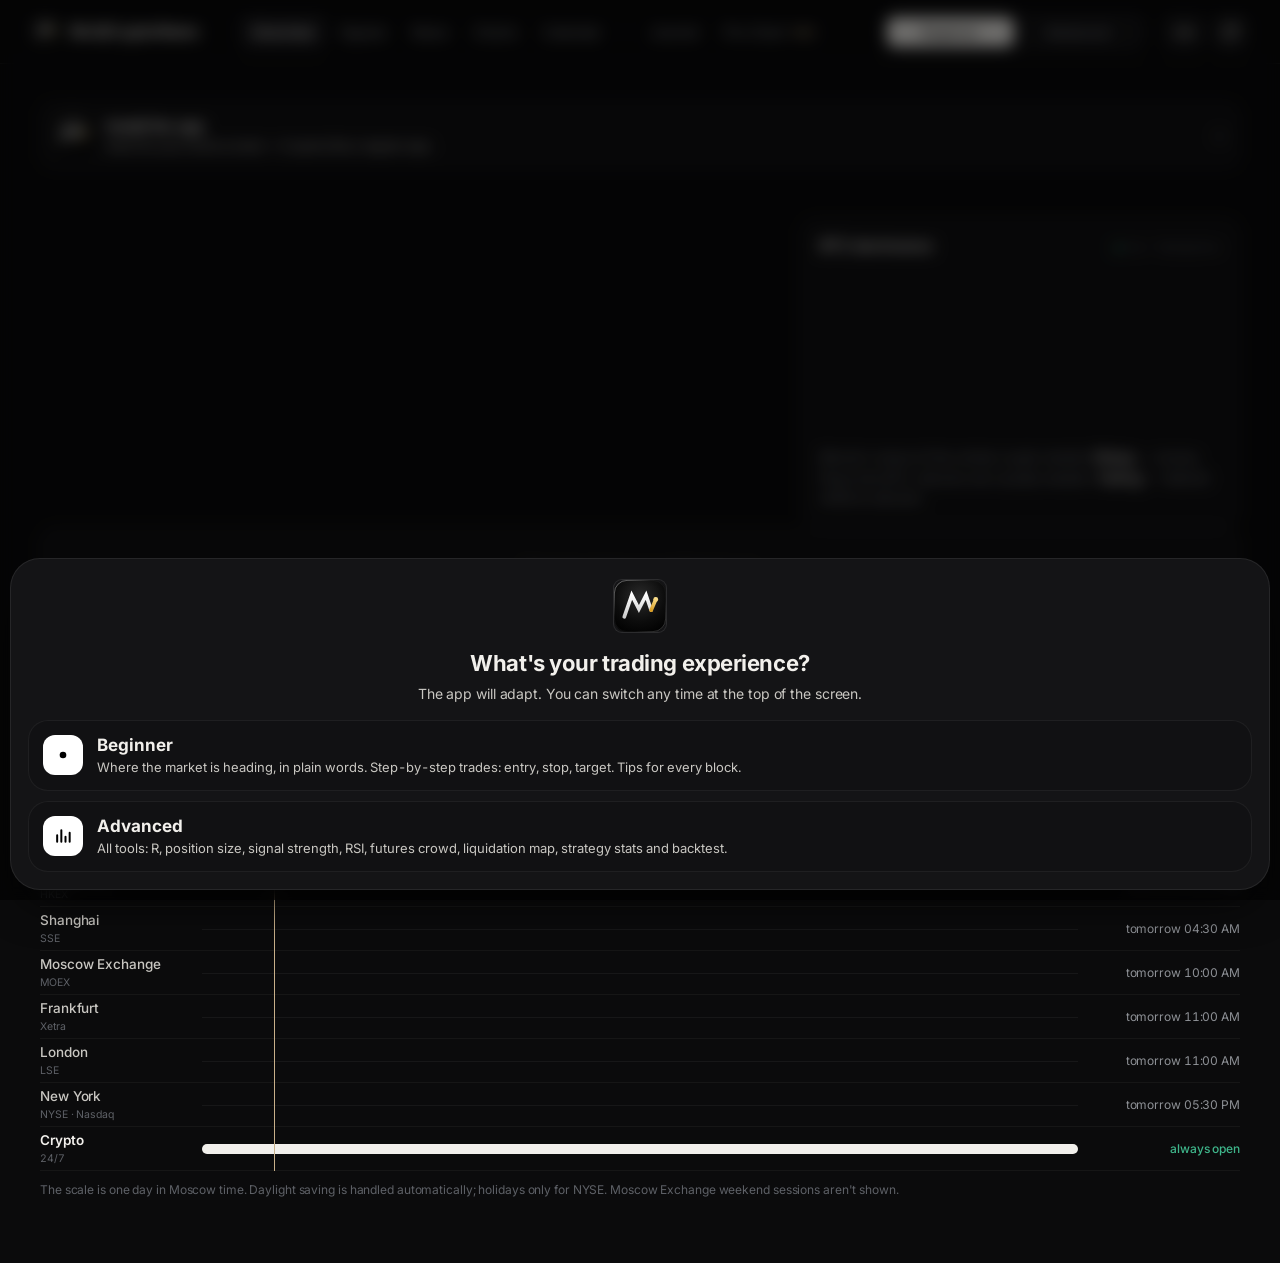
==== webapp/index.html @ 1e16bb56 "New design from the approved Claude Design canvas - Design tokens: graphite background, warm white t" ====
<!doctype html>
<html lang="ru">
<head>
  <meta charset="utf-8">
  <meta name="viewport" content="width=device-width, initial-scale=1, viewport-fit=cover, user-scalable=no">
  <meta name="theme-color" content="#000000">
  <title>McQCryptoNews</title>
  <meta name="description" content="McQCryptoNews — рынки, сигналы, настроения, новости и графики в Telegram">
  <link rel="icon" href="favicon.ico" sizes="48x48">
  <link rel="icon" type="image/png" sizes="32x32" href="icons/favicon-32.png">
  <link rel="icon" type="image/png" sizes="16x16" href="icons/favicon-16.png">
  <link rel="icon" type="image/svg+xml" href="mark.svg">
  <meta property="og:type" content="website">
  <meta property="og:site_name" content="McQCryptoNews">
  <meta property="og:title" content="McQCryptoNews — рынки, сигналы и торговый журнал">
  <meta property="og:description" content="Котировки и настроения рынка, торговые сигналы, новости, Pro Chart с объёмами по 9 биржам и торговый журнал с ИИ-разбором.">
  <meta property="og:url" content="https://mcqcryptonews.pages.dev/">
  <meta property="og:image" content="https://mcqcryptonews.pages.dev/icons/og.jpg">
  <meta property="og:image:width" content="1200">
  <meta property="og:image:height" content="630">
  <meta name="twitter:card" content="summary_large_image">
  <meta name="twitter:image" content="https://mcqcryptonews.pages.dev/icons/og.jpg">
  <link rel="manifest" href="manifest.webmanifest">
  <link rel="apple-touch-icon" href="icons/apple-touch-icon.png">
  <meta name="apple-mobile-web-app-capable" content="yes">
  <meta name="mobile-web-app-capable" content="yes">
  <meta name="apple-mobile-web-app-status-bar-style" content="black-translucent">
  <meta name="apple-mobile-web-app-title" content="McQ">
  <!--APP_CONFIG-->
  <script>
    /* диагностика запуска (ES5: должна работать даже на очень старых телефонах) */
    (function () {
      var errs = [];
      window.addEventListener("error", function (e) { errs.push((e.message || "error") + (e.filename ? " @" + String(e.filename).split("/").pop() + ":" + e.lineno : "")); }, true);
      window.addEventListener("unhandledrejection", function (e) { errs.push("promise: " + (e.reason && (e.reason.message || e.reason))); });
      setTimeout(function () {
        if (window.__appStarted) return;
        var tg = window.Telegram && window.Telegram.WebApp;
        var box = document.createElement("div");
        box.style.cssText = "position:fixed;left:16px;right:16px;bottom:24px;z-index:200;padding:14px 16px;border-radius:16px;background:#151515;color:#eee;font:13px/1.45 -apple-system,Segoe UI,Roboto,sans-serif;border:1px solid #333";
        box.innerHTML = "<b style='font-size:15px'>Приложение не запустилось</b><br>Пришли скриншот этого окна в поддержку.<br><small style='color:#999;word-break:break-all'>" +
          (errs.length ? errs.slice(0, 3).map(function (x) { return String(x).replace(/</g, "&lt;"); }).join("<br>") : "нет ошибок JS") + "<br>tg: " + (tg ? tg.version + " " + tg.platform : "нет") +
          "<br>" + navigator.userAgent.replace(/</g, "&lt;") + "</small><br><button onclick='location.reload()' style='margin-top:10px;width:100%;padding:11px;border:0;border-radius:12px;background:#fff;color:#000;font-weight:700'>Перезагрузить</button>";
        (document.body || document.documentElement).appendChild(box);
      }, 12000);
    })();
  </script>
  <script src="https://telegram.org/js/telegram-web-app.js"></script>
  <link rel="preload" href="fonts/inter-latin-wght-normal.woff2" as="font" type="font/woff2" crossorigin>
  <link rel="preload" href="fonts/inter-cyrillic-wght-normal.woff2" as="font" type="font/woff2" crossorigin>
  <link rel="stylesheet" href="style.css">
  <link rel="stylesheet" href="ui.css">
</head>
<body>
  <!-- прелоадер: фон + пульсирующий логотип -->
  <div class="pre" id="preloader" role="status" aria-label="Загрузка McQCryptoNews">
    <div class="pre-bg" aria-hidden="true"></div>
    <div class="pre-center">
      <div class="pre-a-wrap"><span class="pre-halo"></span><svg class="pre-a pre-mark" viewBox="60 100 400 320" aria-hidden="true" xmlns="http://www.w3.org/2000/svg">
        <defs>
<radialGradient id="bgP" cx="50%" cy="32%" r="78%"><stop offset="0" stop-color="#2b2b2b"/><stop offset=".62" stop-color="#0c0c0c"/><stop offset="1" stop-color="#000"/></radialGradient>
<linearGradient id="wP" gradientUnits="userSpaceOnUse" x1="0" y1="130" x2="0" y2="395"><stop offset="0" stop-color="#ffffff"/><stop offset="1" stop-color="#c9c9c9"/></linearGradient>
<linearGradient id="gP" gradientUnits="userSpaceOnUse" x1="378" y1="310" x2="440" y2="170"><stop offset="0" stop-color="#d99c22"/><stop offset="1" stop-color="#fbe08e"/></linearGradient>
<linearGradient id="rimP" x1="0" y1="0" x2="1" y2="1"><stop offset="0" stop-color="#fff" stop-opacity=".55"/><stop offset=".35" stop-color="#fff" stop-opacity=".06"/><stop offset=".7" stop-color="#fff" stop-opacity=".04"/><stop offset="1" stop-color="#fff" stop-opacity=".3"/></linearGradient>
</defs>
        <path class="pm-line" pathLength="100" d="M84 374 L166 138 L244 290 L322 138 L378 302" fill="none" stroke="url(#wP)" stroke-width="30" stroke-linejoin="miter" stroke-miterlimit="10" stroke-linecap="round"/>
        <path class="pm-up" pathLength="100" d="M378 302 L428 184" fill="none" stroke="url(#gP)" stroke-width="30" stroke-linecap="round"/>
        <circle class="pm-dot" cx="428" cy="184" r="20" fill="url(#gP)"/>
      </svg></div>
    </div>
  </div>
  <!-- Живой фон: цветные пятна, которые «преломляет» стекло -->
  <div class="ambient" aria-hidden="true">
    <span class="bgimg"></span>
    <span class="orb o1"></span><span class="orb o2"></span><span class="orb o3"></span><span class="orb o4"></span>
    <svg class="wm" xmlns="http://www.w3.org/2000/svg" viewBox="60 100 400 320" aria-hidden="true" preserveAspectRatio="xMidYMid meet"><path d="M84 374 L166 138 L244 290 L322 138 L378 302 L428 184" fill="none" stroke="currentColor" stroke-width="30" stroke-linejoin="miter" stroke-linecap="round"/></svg>
  </div>

  <header class="top" id="top">
    <div class="top-inner">
      <div class="brand">
        <img class="brand-mark" src="mark.svg" alt="">
        <div class="titles">
          <h1 aria-label="McQCryptoNews"><span class="brand-text" aria-hidden="true">McQCryptoNews</span><span class="pro-badge" aria-hidden="true">PRO</span><svg class="brand-word" aria-hidden="true" xmlns="http://www.w3.org/2000/svg" viewBox="0.6 -78.0 790.9 106.2" fill="currentColor"><path d="M39.1 1 12.3 -72.2V-2H19.7V0H3.1V-2H10.2V-73H2.6V-75H24.5L45.8 -17.7L65.5 -75H87.2V-73H80.2V-2H87.2V0H59.1V-2H67.1V-73.4L41.5 1Z M116.9 1Q110.2 1 104.8 -1.7Q99.5 -4.5 96.3 -9.8Q93.2 -15.2 93.2 -23Q93.2 -29.9 96 -35.3Q98.8 -40.7 104.1 -43.9Q109.5 -47 117.2 -47Q122.7 -47 126.8 -45.2Q130.9 -43.4 133.2 -40.5Q135.5 -37.6 135.5 -34.2Q135.5 -31 133.5 -29.1Q131.4 -27.2 128.6 -27.2Q127 -27.2 125.3 -28Q123.7 -28.8 122.5 -30.2Q121.4 -31.8 121.4 -34.1Q121.4 -37.4 123.6 -39.1Q125.8 -40.8 128.6 -40.8Q129.7 -40.8 130.6 -40.6Q129.8 -41.3 128.8 -42Q126.8 -43.4 124.2 -44.1Q121.8 -44.9 119.4 -44.9Q115.5 -44.9 113.1 -42.8Q110.8 -40.8 109.5 -37.5Q108.2 -34.1 107.8 -30.4Q107.3 -26.6 107.3 -23Q107.3 -18.7 107.8 -14.8Q108.4 -11 109.7 -8.1Q111 -5.1 113.4 -3.4Q115.7 -1.7 119.2 -1.7Q123.2 -1.7 126.1 -3.2Q128.9 -4.7 130.8 -7.4Q132.8 -10.1 134 -13.5H136.1Q134.2 -7.1 129.6 -3Q125.1 1 116.9 1Z M196.8 25Q188 25 182.7 23.7Q177.4 22.4 174.8 19.4Q172.1 16.5 171.2 11.7Q170.3 7 170.2 0.2Q166.9 -0.6 164.1 -2Q157.9 -4.9 153.6 -10.2Q149.3 -15.4 147.1 -22.4Q144.8 -29.4 144.8 -37.5Q144.8 -45.6 147.2 -52.6Q149.6 -59.6 154 -64.9Q158.3 -70.2 164.4 -73.1Q170.6 -76 178.1 -76Q185.5 -76 191.6 -73.1Q197.7 -70.2 202.1 -64.9Q206.5 -59.6 208.8 -52.6Q211.2 -45.6 211.2 -37.5Q211.2 -29.4 209 -22.4Q206.8 -15.4 202.5 -10.2Q198.2 -4.9 192.1 -2Q188.8 -0.5 185.3 0.3Q185.3 6.8 185.7 11.1Q186.1 15.6 187.2 18.2Q188.3 20.9 190.6 22Q192.9 23.1 196.8 23.1ZM178.1 -0.8Q183.8 -0.8 187.4 -3.7Q190.9 -6.7 192.8 -11.8Q194.8 -16.9 195.4 -23.5Q196.2 -30.2 196.2 -37.5Q196.2 -44.9 195.3 -51.5Q194.4 -58.1 192.4 -63.2Q190.4 -68.4 186.9 -71.3Q183.4 -74.2 178.1 -74.2Q172.7 -74.2 169.1 -71.3Q165.6 -68.4 163.6 -63.2Q161.6 -58.1 160.8 -51.5Q159.9 -44.9 159.9 -37.5Q159.9 -30.2 160.6 -23.5Q161.3 -16.9 163.2 -11.8Q165.2 -6.7 168.7 -3.7Q172.3 -0.8 178.1 -0.8Z M255.4 1Q244.7 1 236.8 -4Q228.9 -9 224.6 -17.7Q220.3 -26.4 220.3 -37.5Q220.3 -48.7 224.6 -57.3Q228.9 -66 236.8 -71Q244.7 -76 255.4 -76Q260.2 -76 264.4 -74.4Q268.6 -72.8 271.9 -69.8L278.8 -75H280.5V-53.6H278.4Q277.2 -59.7 274 -64.2Q270.9 -68.7 266.4 -71.1Q261.9 -73.6 256.4 -73.6Q250.5 -73.6 246.4 -70.6Q242.3 -67.5 239.9 -62.4Q237.5 -57.2 236.4 -50.8Q235.3 -44.3 235.3 -37.5Q235.3 -30.7 236.4 -24.2Q237.5 -17.8 239.9 -12.7Q242.3 -7.5 246.4 -4.5Q250.5 -1.4 256.4 -1.4Q261.4 -1.4 265.3 -3Q269.1 -4.5 272 -7.2Q274.9 -10 276.8 -13.6Q278.6 -17.2 279.4 -21.4H281.5V0H279.8L273.4 -5.6Q270.1 -2.5 265.5 -0.8Q260.9 1 255.4 1Z M307.8 -46V-32Q308.6 -35.8 310.2 -39Q312.1 -42.6 314.9 -44.8Q317.8 -47 321.7 -47Q324.9 -47 327.1 -45.7Q329.3 -44.4 330.4 -42.2Q331.6 -40.2 331.6 -37.8Q331.6 -34.7 329.6 -32.5Q327.6 -30.2 324.4 -30.2Q321.1 -30.2 319 -32.2Q317 -34.1 317 -37Q317 -40.2 319.1 -42.2Q321.2 -44.1 324.3 -44.1Q325 -44.1 325.6 -44Q323.8 -45 321.5 -45Q318.4 -45 315.9 -43Q313.4 -41.1 311.6 -37.8Q309.8 -34.5 308.8 -30.2Q307.8 -26 307.8 -21.4V-2H315.2V0H289.2V-2H295.9V-44.1H289.2V-46Z M353.1 -44.1 368.1 -13.6 381.8 -44.1H373.1V-46H390.6V-44.1H384.1L355.8 18.9Q354.3 22.2 352.3 24.2Q350.4 26.2 347.1 26.2Q345.5 26.2 343.8 25.5Q342.2 24.8 341.1 23.3Q340 21.8 340 19.6Q340 17.5 341 15.9Q341.9 14.4 343.5 13.5Q345.1 12.6 347.1 12.6Q348.7 12.6 350.2 13.4Q351.6 14.2 352.6 15.5Q353.5 16.9 353.6 18.7L361.6 0.9L339 -44.1H333.4V-46H361.8V-44.1Z M392.5 25V23.1H399.2V-44.1H392.5V-46H411.2V-31.9Q412.8 -38.9 416.9 -42.9Q421 -46.9 427.1 -46.9Q432.4 -46.9 437.1 -44.1Q441.9 -41.2 444.8 -35.9Q447.8 -30.5 447.8 -23Q447.8 -15.5 444.8 -10.1Q441.9 -4.8 437.1 -1.9Q432.4 1 427.1 1Q421 1 416.9 -3.1Q412.8 -7.1 411.2 -14.1V23.1H417.8V25ZM424.3 -2Q427.5 -2 429.7 -4.3Q431.9 -6.7 433 -11.4Q434.2 -16.1 434.2 -23Q434.2 -30 433 -34.6Q431.9 -39.2 429.7 -41.6Q427.5 -43.9 424.3 -43.9Q421 -43.9 418 -41.5Q415 -39.1 413.1 -34.4Q411.2 -29.8 411.2 -23Q411.2 -16.2 413.1 -11.6Q415 -6.9 418 -4.4Q421 -2 424.3 -2Z M471 0.7Q466.5 0.7 464.1 -1Q461.7 -2.7 460.8 -5.5Q460 -8.2 460 -11.5V-44.1H453.1V-46H460V-56Q462.9 -56 466.3 -56.9Q469.8 -57.7 471.9 -59V-46H482.6V-44.1H471.9V-9.6Q471.9 -5.8 472.8 -4.4Q473.7 -3 475.9 -3Q478.1 -3 480.3 -4.9Q482.5 -6.9 483.9 -9.9L485.6 -8.9Q483.7 -4.7 480.1 -2Q476.6 0.7 471 0.7Z M514 1Q506.6 1 501.3 -2.3Q496 -5.6 493.1 -11.1Q490.2 -16.5 490.2 -23Q490.2 -29.5 493.1 -35Q496 -40.4 501.3 -43.7Q506.6 -47 514 -47Q521.3 -47 526.6 -43.7Q532 -40.4 534.9 -35Q537.8 -29.5 537.8 -23Q537.8 -16.5 534.9 -11.1Q532 -5.6 526.6 -2.3Q521.3 1 514 1ZM514 -1Q517.3 -1 519.4 -2.8Q521.5 -4.7 522.6 -7.9Q523.8 -11.1 524.3 -15Q524.8 -18.9 524.8 -23Q524.8 -27.1 524.3 -31Q523.8 -35 522.6 -38.1Q521.5 -41.3 519.4 -43.2Q517.3 -45.1 514 -45.1Q510.7 -45.1 508.6 -43.2Q506.5 -41.3 505.3 -38.1Q504.1 -35 503.7 -31Q503.2 -27.1 503.2 -23Q503.2 -18.9 503.7 -15Q504.1 -11.1 505.3 -7.9Q506.5 -4.7 508.6 -2.8Q510.7 -1 514 -1Z M616.5 -75V-73H606V1H603.2L556.1 -72.8V-2H567.7V0H543.8V-2H554V-73H543.8V-75H570.3L603.9 -21.5V-73H592.6V-75Z M646.1 1Q639.4 1 634.1 -1.8Q628.7 -4.7 625.6 -10Q622.5 -15.4 622.5 -23Q622.5 -30.7 625.5 -36Q628.4 -41.4 633.6 -44.2Q638.9 -47 645.6 -47Q652.9 -47 657.5 -44Q662.1 -41.1 664.2 -36.3Q666.4 -31.6 666.4 -26.1H635.9Q635.9 -24.9 635.9 -23.6Q635.9 -18.9 636.4 -14.9Q636.9 -10.9 638.2 -7.8Q639.5 -4.8 641.8 -3Q644.2 -1.3 647.8 -1.3Q654.3 -1.3 658.6 -4.7Q663 -8.2 664.8 -13.4H667Q665 -7.2 659.9 -3.1Q654.8 1 646.1 1ZM636 -28.1H653.3Q653.2 -30.9 653 -33.8Q652.8 -36.8 652.1 -39.4Q651.4 -41.9 649.8 -43.5Q648.3 -45.1 645.6 -45.1Q642.7 -45.1 640.8 -43.3Q638.9 -41.6 637.8 -38.6Q636.7 -35.6 636.3 -31.8Q636.1 -30 636 -28.1Z M748.7 -46V-44.1H741.1L726 1H721.9L709.8 -34L695.5 1H691.3L677.1 -44.1H671V-46H697V-44.1H689.2L698.6 -12.2L712.8 -47H718.6L728.8 -14L738.9 -44.1H729.6V-46Z M753.3 1V-14.3H755.3Q756.4 -10.4 758.8 -7.4Q761.1 -4.5 764.4 -2.8Q767.6 -1.1 771.5 -1.1Q774.4 -1.1 776.8 -1.9Q779.2 -2.8 780.7 -4.4Q782.1 -6.1 782.1 -8.6Q782.1 -11.4 780.1 -13.1Q778.1 -14.8 775 -15.9Q771.9 -17 768.3 -18.2Q764.8 -19.4 761.7 -21.1Q758.5 -22.9 756.5 -25.7Q754.5 -28.6 754.5 -33.2Q754.5 -36.9 756.2 -40Q758 -43.1 761.2 -45Q764.5 -46.9 769.2 -46.9Q772.6 -46.9 775.5 -45.8Q778.3 -44.7 780.5 -42.9L785 -47H786.7V-33H784.8Q783.9 -36.1 781.8 -38.7Q779.8 -41.4 776.6 -43.1Q773.5 -44.9 769.3 -44.9Q767 -44.9 765.1 -44Q763.2 -43.2 762.1 -41.9Q761 -40.5 761 -38.5Q761 -36 763 -34.4Q765 -32.8 768.3 -31.6Q771.5 -30.4 775.2 -29.1Q778.9 -27.9 782.1 -26.1Q785.4 -24.3 787.5 -21.5Q789.5 -18.7 789.5 -14.2Q789.5 -9.3 787.1 -6Q784.7 -2.6 780.8 -0.8Q776.9 1 772.2 1Q768.6 1 765.4 -0.2Q762.2 -1.5 759.8 -3.6L755 1Z"/></svg></h1>
          <div class="updated" id="updated"><span class="live-dot"></span><span id="updated-text">Загрузка…</span></div>
        </div>
      </div>
      <div class="top-actions">
      <button class="profile-btn glass" id="profile-btn" aria-label="Профиль" hidden></button>
      <button class="lang-btn glass" id="lang-btn" aria-label="Язык" aria-haspopup="listbox" aria-expanded="false">
        <svg viewBox="0 0 24 24" aria-hidden="true"><circle cx="12" cy="12" r="9" fill="none" stroke="currentColor" stroke-width="1.8"/><path d="M3 12h18M12 3c2.6 2.6 3.8 5.6 3.8 9s-1.2 6.4-3.8 9c-2.6-2.6-3.8-5.6-3.8-9S9.4 5.6 12 3z" fill="none" stroke="currentColor" stroke-width="1.8"/></svg>
        <span id="lang-code">RU</span>
      </button>
      <button class="icon-btn glass" id="refresh" aria-label="Обновить данные" title="Обновить">
        <svg viewBox="0 0 24 24" width="20" height="20" aria-hidden="true"><path d="M20 12a8 8 0 1 1-2.34-5.66M20 4v5h-5" fill="none" stroke="currentColor" stroke-width="2.2" stroke-linecap="round" stroke-linejoin="round"/></svg>
      </button>
      </div>
    </div>
    <div class="mode-row">
      <div class="segmented glass mode-seg" id="mode" role="radiogroup" aria-label="Уровень опыта" style="--n:2;--i:0">
        <span class="thumb-glass" aria-hidden="true"></span>
        <button data-m="simple" class="active" role="radio" aria-checked="true"><svg viewBox="0 0 24 24" aria-hidden="true"><circle cx="12" cy="12" r="4" fill="currentColor"/></svg>Новичок</button>
        <button data-m="pro" role="radio" aria-checked="false"><svg viewBox="0 0 24 24" aria-hidden="true"><path d="M5 19V11M10 19V5M15 19v-6M20 19V8" stroke="currentColor" stroke-width="2.4" stroke-linecap="round" fill="none"/></svg>Продвинутый</button>
      </div>
      <div class="mode-cap" id="mode-cap"></div>
    </div>
    <div class="compact-title" aria-hidden="true"><svg class="brand-word sm" aria-hidden="true" xmlns="http://www.w3.org/2000/svg" viewBox="0.6 -78.0 790.9 106.2" fill="currentColor"><path d="M39.1 1 12.3 -72.2V-2H19.7V0H3.1V-2H10.2V-73H2.6V-75H24.5L45.8 -17.7L65.5 -75H87.2V-73H80.2V-2H87.2V0H59.1V-2H67.1V-73.4L41.5 1Z M116.9 1Q110.2 1 104.8 -1.7Q99.5 -4.5 96.3 -9.8Q93.2 -15.2 93.2 -23Q93.2 -29.9 96 -35.3Q98.8 -40.7 104.1 -43.9Q109.5 -47 117.2 -47Q122.7 -47 126.8 -45.2Q130.9 -43.4 133.2 -40.5Q135.5 -37.6 135.5 -34.2Q135.5 -31 133.5 -29.1Q131.4 -27.2 128.6 -27.2Q127 -27.2 125.3 -28Q123.7 -28.8 122.5 -30.2Q121.4 -31.8 121.4 -34.1Q121.4 -37.4 123.6 -39.1Q125.8 -40.8 128.6 -40.8Q129.7 -40.8 130.6 -40.6Q129.8 -41.3 128.8 -42Q126.8 -43.4 124.2 -44.1Q121.8 -44.9 119.4 -44.9Q115.5 -44.9 113.1 -42.8Q110.8 -40.8 109.5 -37.5Q108.2 -34.1 107.8 -30.4Q107.3 -26.6 107.3 -23Q107.3 -18.7 107.8 -14.8Q108.4 -11 109.7 -8.1Q111 -5.1 113.4 -3.4Q115.7 -1.7 119.2 -1.7Q123.2 -1.7 126.1 -3.2Q128.9 -4.7 130.8 -7.4Q132.8 -10.1 134 -13.5H136.1Q134.2 -7.1 129.6 -3Q125.1 1 116.9 1Z M196.8 25Q188 25 182.7 23.7Q177.4 22.4 174.8 19.4Q172.1 16.5 171.2 11.7Q170.3 7 170.2 0.2Q166.9 -0.6 164.1 -2Q157.9 -4.9 153.6 -10.2Q149.3 -15.4 147.1 -22.4Q144.8 -29.4 144.8 -37.5Q144.8 -45.6 147.2 -52.6Q149.6 -59.6 154 -64.9Q158.3 -70.2 164.4 -73.1Q170.6 -76 178.1 -76Q185.5 -76 191.6 -73.1Q197.7 -70.2 202.1 -64.9Q206.5 -59.6 208.8 -52.6Q211.2 -45.6 211.2 -37.5Q211.2 -29.4 209 -22.4Q206.8 -15.4 202.5 -10.2Q198.2 -4.9 192.1 -2Q188.8 -0.5 185.3 0.3Q185.3 6.8 185.7 11.1Q186.1 15.6 187.2 18.2Q188.3 20.9 190.6 22Q192.9 23.1 196.8 23.1ZM178.1 -0.8Q183.8 -0.8 187.4 -3.7Q190.9 -6.7 192.8 -11.8Q194.8 -16.9 195.4 -23.5Q196.2 -30.2 196.2 -37.5Q196.2 -44.9 195.3 -51.5Q194.4 -58.1 192.4 -63.2Q190.4 -68.4 186.9 -71.3Q183.4 -74.2 178.1 -74.2Q172.7 -74.2 169.1 -71.3Q165.6 -68.4 163.6 -63.2Q161.6 -58.1 160.8 -51.5Q159.9 -44.9 159.9 -37.5Q159.9 -30.2 160.6 -23.5Q161.3 -16.9 163.2 -11.8Q165.2 -6.7 168.7 -3.7Q172.3 -0.8 178.1 -0.8Z M255.4 1Q244.7 1 236.8 -4Q228.9 -9 224.6 -17.7Q220.3 -26.4 220.3 -37.5Q220.3 -48.7 224.6 -57.3Q228.9 -66 236.8 -71Q244.7 -76 255.4 -76Q260.2 -76 264.4 -74.4Q268.6 -72.8 271.9 -69.8L278.8 -75H280.5V-53.6H278.4Q277.2 -59.7 274 -64.2Q270.9 -68.7 266.4 -71.1Q261.9 -73.6 256.4 -73.6Q250.5 -73.6 246.4 -70.6Q242.3 -67.5 239.9 -62.4Q237.5 -57.2 236.4 -50.8Q235.3 -44.3 235.3 -37.5Q235.3 -30.7 236.4 -24.2Q237.5 -17.8 239.9 -12.7Q242.3 -7.5 246.4 -4.5Q250.5 -1.4 256.4 -1.4Q261.4 -1.4 265.3 -3Q269.1 -4.5 272 -7.2Q274.9 -10 276.8 -13.6Q278.6 -17.2 279.4 -21.4H281.5V0H279.8L273.4 -5.6Q270.1 -2.5 265.5 -0.8Q260.9 1 255.4 1Z M307.8 -46V-32Q308.6 -35.8 310.2 -39Q312.1 -42.6 314.9 -44.8Q317.8 -47 321.7 -47Q324.9 -47 327.1 -45.7Q329.3 -44.4 330.4 -42.2Q331.6 -40.2 331.6 -37.8Q331.6 -34.7 329.6 -32.5Q327.6 -30.2 324.4 -30.2Q321.1 -30.2 319 -32.2Q317 -34.1 317 -37Q317 -40.2 319.1 -42.2Q321.2 -44.1 324.3 -44.1Q325 -44.1 325.6 -44Q323.8 -45 321.5 -45Q318.4 -45 315.9 -43Q313.4 -41.1 311.6 -37.8Q309.8 -34.5 308.8 -30.2Q307.8 -26 307.8 -21.4V-2H315.2V0H289.2V-2H295.9V-44.1H289.2V-46Z M353.1 -44.1 368.1 -13.6 381.8 -44.1H373.1V-46H390.6V-44.1H384.1L355.8 18.9Q354.3 22.2 352.3 24.2Q350.4 26.2 347.1 26.2Q345.5 26.2 343.8 25.5Q342.2 24.8 341.1 23.3Q340 21.8 340 19.6Q340 17.5 341 15.9Q341.9 14.4 343.5 13.5Q345.1 12.6 347.1 12.6Q348.7 12.6 350.2 13.4Q351.6 14.2 352.6 15.5Q353.5 16.9 353.6 18.7L361.6 0.9L339 -44.1H333.4V-46H361.8V-44.1Z M392.5 25V23.1H399.2V-44.1H392.5V-46H411.2V-31.9Q412.8 -38.9 416.9 -42.9Q421 -46.9 427.1 -46.9Q432.4 -46.9 437.1 -44.1Q441.9 -41.2 444.8 -35.9Q447.8 -30.5 447.8 -23Q447.8 -15.5 444.8 -10.1Q441.9 -4.8 437.1 -1.9Q432.4 1 427.1 1Q421 1 416.9 -3.1Q412.8 -7.1 411.2 -14.1V23.1H417.8V25ZM424.3 -2Q427.5 -2 429.7 -4.3Q431.9 -6.7 433 -11.4Q434.2 -16.1 434.2 -23Q434.2 -30 433 -34.6Q431.9 -39.2 429.7 -41.6Q427.5 -43.9 424.3 -43.9Q421 -43.9 418 -41.5Q415 -39.1 413.1 -34.4Q411.2 -29.8 411.2 -23Q411.2 -16.2 413.1 -11.6Q415 -6.9 418 -4.4Q421 -2 424.3 -2Z M471 0.7Q466.5 0.7 464.1 -1Q461.7 -2.7 460.8 -5.5Q460 -8.2 460 -11.5V-44.1H453.1V-46H460V-56Q462.9 -56 466.3 -56.9Q469.8 -57.7 471.9 -59V-46H482.6V-44.1H471.9V-9.6Q471.9 -5.8 472.8 -4.4Q473.7 -3 475.9 -3Q478.1 -3 480.3 -4.9Q482.5 -6.9 483.9 -9.9L485.6 -8.9Q483.7 -4.7 480.1 -2Q476.6 0.7 471 0.7Z M514 1Q506.6 1 501.3 -2.3Q496 -5.6 493.1 -11.1Q490.2 -16.5 490.2 -23Q490.2 -29.5 493.1 -35Q496 -40.4 501.3 -43.7Q506.6 -47 514 -47Q521.3 -47 526.6 -43.7Q532 -40.4 534.9 -35Q537.8 -29.5 537.8 -23Q537.8 -16.5 534.9 -11.1Q532 -5.6 526.6 -2.3Q521.3 1 514 1ZM514 -1Q517.3 -1 519.4 -2.8Q521.5 -4.7 522.6 -7.9Q523.8 -11.1 524.3 -15Q524.8 -18.9 524.8 -23Q524.8 -27.1 524.3 -31Q523.8 -35 522.6 -38.1Q521.5 -41.3 519.4 -43.2Q517.3 -45.1 514 -45.1Q510.7 -45.1 508.6 -43.2Q506.5 -41.3 505.3 -38.1Q504.1 -35 503.7 -31Q503.2 -27.1 503.2 -23Q503.2 -18.9 503.7 -15Q504.1 -11.1 505.3 -7.9Q506.5 -4.7 508.6 -2.8Q510.7 -1 514 -1Z M616.5 -75V-73H606V1H603.2L556.1 -72.8V-2H567.7V0H543.8V-2H554V-73H543.8V-75H570.3L603.9 -21.5V-73H592.6V-75Z M646.1 1Q639.4 1 634.1 -1.8Q628.7 -4.7 625.6 -10Q622.5 -15.4 622.5 -23Q622.5 -30.7 625.5 -36Q628.4 -41.4 633.6 -44.2Q638.9 -47 645.6 -47Q652.9 -47 657.5 -44Q662.1 -41.1 664.2 -36.3Q666.4 -31.6 666.4 -26.1H635.9Q635.9 -24.9 635.9 -23.6Q635.9 -18.9 636.4 -14.9Q636.9 -10.9 638.2 -7.8Q639.5 -4.8 641.8 -3Q644.2 -1.3 647.8 -1.3Q654.3 -1.3 658.6 -4.7Q663 -8.2 664.8 -13.4H667Q665 -7.2 659.9 -3.1Q654.8 1 646.1 1ZM636 -28.1H653.3Q653.2 -30.9 653 -33.8Q652.8 -36.8 652.1 -39.4Q651.4 -41.9 649.8 -43.5Q648.3 -45.1 645.6 -45.1Q642.7 -45.1 640.8 -43.3Q638.9 -41.6 637.8 -38.6Q636.7 -35.6 636.3 -31.8Q636.1 -30 636 -28.1Z M748.7 -46V-44.1H741.1L726 1H721.9L709.8 -34L695.5 1H691.3L677.1 -44.1H671V-46H697V-44.1H689.2L698.6 -12.2L712.8 -47H718.6L728.8 -14L738.9 -44.1H729.6V-46Z M753.3 1V-14.3H755.3Q756.4 -10.4 758.8 -7.4Q761.1 -4.5 764.4 -2.8Q767.6 -1.1 771.5 -1.1Q774.4 -1.1 776.8 -1.9Q779.2 -2.8 780.7 -4.4Q782.1 -6.1 782.1 -8.6Q782.1 -11.4 780.1 -13.1Q778.1 -14.8 775 -15.9Q771.9 -17 768.3 -18.2Q764.8 -19.4 761.7 -21.1Q758.5 -22.9 756.5 -25.7Q754.5 -28.6 754.5 -33.2Q754.5 -36.9 756.2 -40Q758 -43.1 761.2 -45Q764.5 -46.9 769.2 -46.9Q772.6 -46.9 775.5 -45.8Q778.3 -44.7 780.5 -42.9L785 -47H786.7V-33H784.8Q783.9 -36.1 781.8 -38.7Q779.8 -41.4 776.6 -43.1Q773.5 -44.9 769.3 -44.9Q767 -44.9 765.1 -44Q763.2 -43.2 762.1 -41.9Q761 -40.5 761 -38.5Q761 -36 763 -34.4Q765 -32.8 768.3 -31.6Q771.5 -30.4 775.2 -29.1Q778.9 -27.9 782.1 -26.1Q785.4 -24.3 787.5 -21.5Q789.5 -18.7 789.5 -14.2Q789.5 -9.3 787.1 -6Q784.7 -2.6 780.8 -0.8Q776.9 1 772.2 1Q768.6 1 765.4 -0.2Q762.2 -1.5 759.8 -3.6L755 1Z"/></svg></div>
  </header>

  <main>
    <section id="tab-overview" class="tab active" aria-label="Обзор">
      <div id="app-promo"></div>
      <div id="ov-pulse"></div>
      <div id="ov-mood"></div>
      <div class="dom glass" id="dom-card">
        <div class="dom-head"><span class="k">Доминация BTC</span><span class="live">онлайн · TradingView</span></div>
        <div class="dom-widget" id="dom-widget"></div>
        <div id="dom-extra"></div>
        <p class="explain simple-only">Доля биткоина во всём крипторынке. <b>Растёт</b> — деньги уходят в BTC, альткоины обычно слабее. <b>Падает</b> — интерес смещается в альты.</p>
      </div>
      <div id="ov-main"></div>
    </section>
    <section id="tab-signals" class="tab" aria-label="Сигналы">
      <button class="pc-card jr-entry glass pressable" id="jr-open" type="button">
        <span class="pc-card-ic" aria-hidden="true"><svg viewBox="0 0 24 24" width="22" height="22"><path d="M5 4h11l3 3v13H5z" fill="none" stroke="currentColor" stroke-width="1.8" stroke-linejoin="round"/><path d="M8 15l3-3 2 2 3-4" fill="none" stroke="#C8B08A" stroke-width="2" stroke-linecap="round" stroke-linejoin="round"/></svg></span>
        <span class="pc-card-t"><b>Мой торговый журнал</b><small>Подключи биржу — статистика твоих сделок, ошибки и ИИ-разбор</small></span>
        <span class="pc-card-go" aria-hidden="true">→</span>
      </button>
      <div id="signals-body"></div>
    </section>
    <section id="tab-news" class="tab" aria-label="Новости"></section>
    <section id="tab-charts" class="tab" aria-label="Графики">
      <button class="pc-card glass pressable" id="pc-open" type="button">
        <span class="pc-card-ic" aria-hidden="true"><svg viewBox="0 0 24 24" width="22" height="22"><path d="M5 19V9M10 19V5M15 19v-7M20 19V8" stroke="currentColor" stroke-width="2.4" stroke-linecap="round"/><path d="M3 13.5c3-1 5-4.5 9-4.5s5.5 3 9 2" stroke="#C8B08A" stroke-width="1.8" fill="none" stroke-linecap="round"/></svg></span>
        <span class="pc-card-t"><b>McQ Pro Chart <i class="pc-pro">PRO</i></b><small>9 бирж · VWAP в каждой свече · профиль объёма · CVD · OI · ИИ-ассистент</small></span>
        <span class="pc-card-go" aria-hidden="true">→</span>
      </button>
      <div class="chips" id="chart-assets" role="tablist" aria-label="Актив"></div>
      <div class="chart-controls">
        <div class="segmented glass" id="chart-interval" role="radiogroup" aria-label="Таймфрейм"></div>
        <label class="switch" for="chart-rsi">
          <input type="checkbox" id="chart-rsi" checked>
          <span class="track" aria-hidden="true"><span class="thumb"></span></span>
          <span>RSI</span>
        </label>
      </div>
      <div class="chart-box glass"><div id="tv-chart"></div></div>
      <p class="hint">Графики TradingView в реальном времени. S&amp;P 500 и Nasdaq — через CFD-котировки, они повторяют индекс.</p>
      <div id="liq-box" class="pro-only"></div>
    </section>
    <section id="tab-calendar" class="tab" aria-label="Календарь"></section>
  </main>

  <nav class="tabbar glass" role="tablist" aria-label="Разделы" id="tabbar">
    <span class="lens" aria-hidden="true"></span>
    <button class="nav-btn active" data-tab="overview" role="tab" aria-selected="true">
      <svg viewBox="0 0 24 24" aria-hidden="true"><path d="M4 13h6v7H4zM14 4h6v16h-6zM4 4h6v5H4z" fill="none" stroke="currentColor" stroke-width="2" stroke-linejoin="round"/></svg>
      <span>Обзор</span></button>
    <button class="nav-btn" data-tab="signals" role="tab" aria-selected="false">
      <svg viewBox="0 0 24 24" aria-hidden="true"><path d="M3 12h3l3-7 4 14 3-7h5" fill="none" stroke="currentColor" stroke-width="2" stroke-linecap="round" stroke-linejoin="round"/></svg>
      <span>Сигналы</span></button>
    <button class="nav-btn" data-tab="news" role="tab" aria-selected="false">
      <svg viewBox="0 0 24 24" aria-hidden="true"><path d="M5 4h11v16H6a1 1 0 0 1-1-1zM16 8h3v10a2 2 0 0 1-2 2M8 8h5M8 12h5M8 16h3" fill="none" stroke="currentColor" stroke-width="2" stroke-linecap="round" stroke-linejoin="round"/></svg>
      <span>Новости</span></button>
    <button class="nav-btn" data-tab="charts" role="tab" aria-selected="false">
      <svg viewBox="0 0 24 24" aria-hidden="true"><path d="M4 19h16M5 15l4-5 4 3 6-7" fill="none" stroke="currentColor" stroke-width="2" stroke-linecap="round" stroke-linejoin="round"/></svg>
      <span>Графики</span></button>
    <button class="nav-btn" data-tab="calendar" role="tab" aria-selected="false">
      <svg viewBox="0 0 24 24" aria-hidden="true"><path d="M5 6h14v14H5zM5 10h14M9 3v5M15 3v5" fill="none" stroke="currentColor" stroke-width="2" stroke-linecap="round" stroke-linejoin="round"/></svg>
      <span>Календарь</span></button>
  </nav>

  <div class="lang-menu glass" id="lang-menu" role="listbox" aria-label="Язык" hidden></div>
  <div class="profile-sheet glass" id="profile" hidden></div>

  <!-- вход: Telegram или Google (только если настроен Supabase) -->
  <div class="login" id="login" hidden>
    <div class="login-bg" aria-hidden="true"></div>
    <div class="login-card glass">
      <img class="login-logo" src="icons/icon-192.png" alt="">
      <h2>Вход в McQCryptoNews</h2>
      <p>Сигналы, новости и уведомления — в твоём аккаунте.</p>
      <button class="login-btn tg" data-login="telegram"><svg viewBox="0 0 24 24" aria-hidden="true"><path d="M21.5 4.3 2.9 11.5c-1.3.5-1.3 1.2-.2 1.6l4.8 1.5 1.8 5.6c.2.6.4.8.9.8.4 0 .6-.2.9-.5l2.3-2.2 4.7 3.5c.9.5 1.5.2 1.7-.8l3.1-14.6c.3-1.3-.5-1.9-1.4-1.5zM9.4 14.1l8.6-5.4c.4-.3.8-.1.5.2l-7 6.4-.3 3.1z" fill="currentColor"/></svg><span>Войти через Telegram</span></button>
      <button class="login-btn" data-login="google"><svg viewBox="0 0 24 24" aria-hidden="true"><path d="M21.6 12.2c0-.7-.1-1.4-.2-2H12v3.8h5.4a4.6 4.6 0 0 1-2 3v2.5h3.2c1.9-1.7 3-4.3 3-7.3z" fill="#fff"/><path d="M12 22c2.7 0 5-.9 6.6-2.5l-3.2-2.5c-.9.6-2 1-3.4 1-2.6 0-4.8-1.8-5.6-4.1H3.1v2.6A10 10 0 0 0 12 22z" fill="#cfcfcf"/><path d="M6.4 13.9a6 6 0 0 1 0-3.8V7.5H3.1a10 10 0 0 0 0 9z" fill="#9a9a9a"/><path d="M12 6c1.5 0 2.8.5 3.8 1.5l2.9-2.9A10 10 0 0 0 3.1 7.5l3.3 2.6C7.2 7.8 9.4 6 12 6z" fill="#e6e6e6"/></svg><span>Войти через Google</span></button>
      <div class="login-err" role="alert"></div>
      <small>Входя, ты соглашаешься, что сигналы — не финансовый совет.</small>
    </div>
  </div>
  <div class="toast glass" id="toast" role="status" aria-live="polite"></div>

  <!-- первый вход: выбор уровня -->
  <div class="onb" id="onb" hidden>
    <div class="onb-sheet glass">
      <img class="brand-mark" src="mark.svg" alt="" style="width:52px;height:52px">
      <h2>Какой у тебя опыт в трейдинге?</h2>
      <p>Приложение подстроится. Сменить можно в любой момент вверху экрана.</p>
      <button class="onb-opt glass pressable" data-m="simple">
        <span class="onb-ic"><svg viewBox="0 0 24 24" aria-hidden="true"><circle cx="12" cy="12" r="4" fill="currentColor"/></svg></span>
        <span><b>Новичок</b><small>Куда идёт рынок простыми словами. Готовые сделки по шагам: вход, стоп, цель. Подсказки к каждому блоку.</small></span>
      </button>
      <button class="onb-opt glass pressable" data-m="pro">
        <span class="onb-ic"><svg viewBox="0 0 24 24" aria-hidden="true"><path d="M5 19V11M10 19V5M15 19v-6M20 19V8" stroke="currentColor" stroke-width="2.4" stroke-linecap="round" fill="none"/></svg></span>
        <span><b>Продвинутый</b><small>Все инструменты: R, позиция, сила сигнала, RSI, толпа на фьючерсах, карта ликвидаций, статистика и бэктест стратегии.</small></span>
      </button>
    </div>
  </div>

  <script src="i18n.js"></script>
  <script src="sessions.js"></script>
  <script src="prochart.js"></script>
  <script src="journal.js"></script>
  <script src="pro.js"></script>
  <script src="tour.js"></script>
  <script src="app.js"></script>
  <script src="desk.js"></script>
  <script src="auth.js"></script>
</body>
</html>
---- webapp/style.css ----
/* AlexMcQ · Market Pulse — монохромный Liquid Glass
   Всегда тёмная тема: чёрный фон, белое стекло. Цвет — только у направления цены (рост/падение). */

:root {
  color-scheme: dark;
  --base: #000;
  /* мягкие светлые пятна — их «преломляет» стекло */
  --orb-1: #ffffff;
  --orb-2: #9a9a9a;
  --orb-3: #d9d9d9;
  --orb-4: #6b6b6b;
  --orb-alpha: .07;

  --glass: rgba(255, 255, 255, .055);
  --glass-strong: rgba(255, 255, 255, .095);
  --glass-press: rgba(255, 255, 255, .16);
  --rim-hi: rgba(255, 255, 255, .7);
  --rim-lo: rgba(255, 255, 255, .07);
  --spec: rgba(255, 255, 255, .13);
  --inner: rgba(255, 255, 255, .12);
  --shadow: rgba(0, 0, 0, .6);
  --blur: 22px;

  --text: #fafafa;
  --text-2: rgba(250, 250, 250, .62);
  --text-3: rgba(250, 250, 250, .38);
  --hair: rgba(255, 255, 255, .085);

  --accent: #ffffff;
  --accent-soft: rgba(255, 255, 255, .12);
  --up: #3ddc84;
  --down: #ff5a52;
  --warn: #e6e6e6;
  --orange: #bdbdbd;
  --neutral: #8a8a8a;
  /* сессии и категории — оттенки серого */
  --c-asia: #8f8f8f;
  --c-ru: #b5b5b5;
  --c-eu: #d6d6d6;
  --c-us: #ffffff;
  --c-crypto: #a6a6a6;

  --r-xl: 28px;
  --r-lg: 22px;
  --r-md: 16px;
  --tabbar-h: 64px;
  --safe-b: var(--tg-safe-area-inset-bottom, env(safe-area-inset-bottom, 0px));
  --spring: cubic-bezier(.34, 1.4, .5, 1);
  --ease: cubic-bezier(.2, .8, .2, 1);
  --font: -apple-system, BlinkMacSystemFont, "SF Pro Text", "SF Pro Display", "Helvetica Neue", "Segoe UI", Roboto, Arial, sans-serif;
  --font-display: -apple-system, BlinkMacSystemFont, "SF Pro Display", "Helvetica Neue", "Segoe UI", Roboto, Arial, sans-serif;
}

* { box-sizing: border-box; -webkit-tap-highlight-color: transparent; }
html, body { margin: 0; }
body {
  background: var(--base);
  color: var(--text);
  font: 15px/1.47 var(--font);
  letter-spacing: -0.01em;
  -webkit-font-smoothing: antialiased;
  padding-bottom: calc(var(--tabbar-h) + var(--safe-b) + 34px);
  overflow-x: hidden;
  min-height: 100vh;
}
button { font: inherit; color: inherit; }
:focus-visible { outline: 2px solid var(--accent); outline-offset: 2px; border-radius: 12px; }

/* ---------------------------------------------------------------- живой фон */
.ambient { position: fixed; inset: 0; z-index: -1; overflow: hidden; pointer-events: none; }
.ambient::after { /* лёгкое затемнение к низу, чтобы таббар читался */
  content: ""; position: absolute; inset: 0;
  background: linear-gradient(180deg, transparent 55%, color-mix(in srgb, var(--base) 70%, transparent));
}
.orb { position: absolute; border-radius: 50%; filter: blur(80px); opacity: var(--orb-alpha); will-change: transform; }
.o1 { width: 70vw; height: 70vw; left: -18vw; top: -12vw; background: var(--orb-1); animation: drift1 26s ease-in-out infinite alternate; }
.o2 { width: 62vw; height: 62vw; right: -22vw; top: 22vh; background: var(--orb-2); animation: drift2 32s ease-in-out infinite alternate; }
.o3 { width: 55vw; height: 55vw; left: -10vw; top: 62vh; background: var(--orb-3); opacity: calc(var(--orb-alpha) * .8); animation: drift3 28s ease-in-out infinite alternate; }
.o4 { width: 40vw; height: 40vw; right: 5vw; top: 95vh; background: var(--orb-4); opacity: calc(var(--orb-alpha) * .6); animation: drift1 36s ease-in-out infinite alternate-reverse; }
@keyframes drift1 { to { transform: translate3d(14vw, 10vh, 0) scale(1.12); } }
@keyframes drift2 { to { transform: translate3d(-16vw, -8vh, 0) scale(.9); } }
@keyframes drift3 { to { transform: translate3d(12vw, -14vh, 0) scale(1.15); } }

/* ---------------------------------------------------------------- стекло */
.glass {
  position: relative;
  isolation: isolate;
  background: var(--glass);
  -webkit-backdrop-filter: blur(var(--blur)) saturate(185%);
  backdrop-filter: blur(var(--blur)) saturate(185%);
  border-radius: var(--r-lg);
  box-shadow:
    inset 0 1px 0 var(--inner),
    inset 0 -1px 0 rgba(255, 255, 255, .03),
    0 12px 32px -12px var(--shadow),
    0 2px 6px -2px var(--shadow);
}
/* «живой» ободок: яркий блик сверху-слева, гаснет к середине */
.glass::before {
  content: ""; position: absolute; inset: 0; border-radius: inherit; padding: 1px; pointer-events: none; z-index: 1;
  background: linear-gradient(140deg, var(--rim-hi) 0%, var(--rim-lo) 28%, transparent 50%, var(--rim-lo) 78%, color-mix(in srgb, var(--rim-hi) 55%, transparent) 100%);
  -webkit-mask: linear-gradient(#000 0 0) content-box, linear-gradient(#000 0 0);
  -webkit-mask-composite: xor;
  mask: linear-gradient(#000 0 0) content-box exclude, linear-gradient(#000 0 0);
}
/* мягкий зеркальный блик внутри */
.glass::after {
  content: ""; position: absolute; inset: 0; border-radius: inherit; pointer-events: none; z-index: 0;
  background: radial-gradient(120% 70% at 12% -10%, var(--spec), transparent 55%);
}
.glass > * { position: relative; z-index: 2; }

.pressable { transition: transform .35s var(--spring), background-color .2s ease; }
.pressable:active { transform: scale(.965); background: var(--glass-press); }

/* ---------------------------------------------------------------- шапка */
.top {
  position: relative; z-index: 20;
  padding: calc(var(--tg-content-safe-area-inset-top, 0px) + 14px) 18px 8px;
  transition: background-color .3s ease;
}
.top-inner { display: flex; align-items: flex-end; justify-content: space-between; gap: 12px; transition: opacity .25s ease, transform .3s var(--ease); }
.top h1 { margin: 0; line-height: 0; color: var(--text); }
.updated { display: flex; align-items: center; gap: 7px; color: var(--text-2); font-size: 13px; margin-top: 4px; }
.live-dot { width: 7px; height: 7px; border-radius: 50%; background: var(--up); box-shadow: 0 0 0 0 color-mix(in srgb, var(--up) 60%, transparent); animation: pulse 2.4s ease-out infinite; }
.live-dot.stale { background: var(--orange); animation: none; }
@keyframes pulse { 70% { box-shadow: 0 0 0 7px transparent; } 100% { box-shadow: 0 0 0 0 transparent; } }
.icon-btn {
  width: 42px; height: 42px; border-radius: 50%; border: 0; display: grid; place-items: center; cursor: pointer; flex: none;
  transition: transform .35s var(--spring);
}
.icon-btn:active { transform: scale(.9); }
.icon-btn.spin svg { animation: spin .9s linear infinite; }
@keyframes spin { to { transform: rotate(360deg); } }

/* после прокрутки — тонкая стеклянная панель с логотипом сверху */
.compact-title {
  position: fixed; left: 0; right: 0; top: 0; z-index: 25; pointer-events: none;
  height: calc(var(--tg-content-safe-area-inset-top, 0px) + 46px); padding-top: var(--tg-content-safe-area-inset-top, 0px);
  display: flex; align-items: center; justify-content: center;
  -webkit-backdrop-filter: blur(16px) saturate(160%); backdrop-filter: blur(16px) saturate(160%);
  background: color-mix(in srgb, var(--base) 72%, transparent); box-shadow: inset 0 -1px 0 var(--hair);
  opacity: 0; transform: translateY(-100%); transition: opacity .25s ease, transform .35s var(--ease);
}
.top.scrolled .compact-title { opacity: 1; transform: none; }

main { padding: 4px 16px 0; }
.tab { display: none; }
.tab.active { display: block; animation: rise .45s var(--ease); }
@keyframes rise { from { opacity: 0; transform: translateY(10px) scale(.99); filter: blur(4px); } to { opacity: 1; transform: none; filter: none; } }

.section-title { font: 650 20px/1.2 var(--font-display); letter-spacing: -0.02em; margin: 26px 4px 12px; }
.section-title small { font: 500 13px var(--font); color: var(--text-2); margin-left: 6px; letter-spacing: 0; }

.card { padding: 16px; border-radius: var(--r-lg); }
.card + .card { margin-top: 12px; }

/* ---------------------------------------------------------------- общий фон (hero) */
.mood { padding: 18px; border-radius: var(--r-xl); margin-top: 6px; }
.mood .label { display: flex; align-items: center; gap: 8px; font-size: 12px; font-weight: 600; letter-spacing: .06em; text-transform: uppercase; color: var(--text-2); margin-bottom: 8px; }
.mood .label svg { width: 16px; height: 16px; color: var(--accent); }
.mood p { margin: 0; font: 500 17px/1.45 var(--font-display); letter-spacing: -0.015em; text-wrap: pretty; }
.mood .tone { display: inline-flex; align-items: center; gap: 6px; margin-top: 12px; padding: 5px 11px; border-radius: 999px; font-size: 12.5px; font-weight: 600; background: var(--glass-strong); }
.tone .dot { width: 7px; height: 7px; border-radius: 50%; }

/* ---------------------------------------------------------------- котировки */
.quotes { display: grid; grid-template-columns: repeat(3, minmax(0, 1fr)); gap: 10px; }
.quote {
  border: 0; text-align: left; cursor: pointer; padding: 12px 12px 13px; border-radius: 20px;
  display: flex; flex-direction: column; gap: 3px; min-width: 0;
}
.quote .n { font-size: 12.5px; font-weight: 500; color: var(--text-2); white-space: nowrap; overflow: hidden; text-overflow: ellipsis; }
.quote .p { font: 650 17px/1.2 var(--font-display); letter-spacing: -0.02em; font-variant-numeric: tabular-nums; white-space: nowrap; overflow: hidden; text-overflow: ellipsis; }
.chg { display: inline-flex; align-items: center; gap: 4px; font-size: 12.5px; font-weight: 650; font-variant-numeric: tabular-nums; }
.chg.up { color: var(--up); }
.chg.down { color: var(--down); }
.chg.flat { color: var(--text-2); }
.chg svg { width: 9px; height: 9px; }
.quote .glow { position: absolute; inset: auto -20% -60% -20%; height: 90%; border-radius: 50%; filter: blur(22px); opacity: .22; z-index: 0; pointer-events: none; }
.quote.up .glow { background: var(--up); }
.quote.down .glow { background: var(--down); }

/* ---------------------------------------------------------------- страх и жадность */
.fng-grid { display: grid; grid-template-columns: 1fr 1fr; gap: 10px; }
.gauge { padding: 14px 12px 12px; border-radius: var(--r-lg); text-align: center; }
.gauge .t { font-size: 12.5px; font-weight: 600; color: var(--text-2); }
.gauge svg.arc { width: 100%; max-width: 150px; height: auto; display: block; margin: 6px auto -8px; overflow: visible; }
.gauge .v { font: 700 30px/1 var(--font-display); letter-spacing: -0.03em; font-variant-numeric: tabular-nums; }
.gauge .r { font-size: 13px; font-weight: 600; margin-top: 4px; }
.gauge .d { font-size: 11.5px; color: var(--text-3); margin-top: 4px; font-variant-numeric: tabular-nums; }

/* ---------------------------------------------------------------- RSI */
.rsi-list { padding: 6px 16px; }
.rsi-row { display: grid; grid-template-columns: 76px 1fr 40px; align-items: center; gap: 12px; padding: 12px 0; }
.rsi-row + .rsi-row { box-shadow: inset 0 1px 0 var(--hair); }
.rsi-row .t { font-weight: 600; font-size: 14.5px; }
.rsi-row .v { font: 650 17px var(--font-display); text-align: right; font-variant-numeric: tabular-nums; }
.rsi-row .sub { grid-column: 2 / -1; font-size: 12px; color: var(--text-2); margin-top: -6px; }
.track {
  position: relative; height: 8px; border-radius: 99px;
  background: color-mix(in srgb, var(--text) 10%, transparent);
  box-shadow: inset 0 1px 2px rgba(0, 0, 0, .25);
}
.track .zone { position: absolute; top: 0; bottom: 0; width: 30%; }
.track .zone.lo { left: 0; border-radius: 99px 0 0 99px; background: linear-gradient(90deg, color-mix(in srgb, var(--up) 70%, transparent), color-mix(in srgb, var(--up) 15%, transparent)); }
.track .zone.hi { right: 0; border-radius: 0 99px 99px 0; background: linear-gradient(90deg, color-mix(in srgb, var(--down) 15%, transparent), color-mix(in srgb, var(--down) 70%, transparent)); }
/* стеклянная «капля»-бегунок */
.bead {
  position: absolute; top: 50%; width: 20px; height: 20px; margin: -10px 0 0 -10px; border-radius: 50%;
  background: radial-gradient(circle at 35% 30%, #fff, rgba(255, 255, 255, .75) 45%, rgba(255, 255, 255, .45));
  box-shadow: 0 3px 8px rgba(0, 0, 0, .35), inset 0 -2px 3px rgba(0, 0, 0, .12), 0 0 0 .5px rgba(0, 0, 0, .1);
}
.legend { display: flex; gap: 16px; flex-wrap: wrap; font-size: 12px; color: var(--text-2); padding: 4px 0 12px; }
.legend i { display: inline-block; width: 10px; height: 10px; border-radius: 3px; margin-right: 6px; vertical-align: -1px; }

/* ---------------------------------------------------------------- список событий (обзор) */
.list { padding: 4px 16px; }
.row { display: grid; grid-template-columns: auto 1fr; gap: 12px; align-items: center; padding: 12px 0; }
.row + .row { box-shadow: inset 0 1px 0 var(--hair); }
.row .when { font: 650 14px var(--font-display); font-variant-numeric: tabular-nums; min-width: 52px; }
.row .when small { display: block; font: 500 11px var(--font); color: var(--text-3); }
.row .what { font-size: 14.5px; font-weight: 500; }

/* ---------------------------------------------------------------- чипы */
.chips { display: flex; gap: 8px; overflow-x: auto; padding: 4px 16px 14px; margin: 0 -16px; scrollbar-width: none; scroll-snap-type: x proximity; scroll-padding-inline: 16px; }
.chips::-webkit-scrollbar { display: none; }
.chip {
  flex: 0 0 auto; border: 0; border-radius: 999px; padding: 8px 15px; font-size: 14px; font-weight: 550; cursor: pointer;
  white-space: nowrap; scroll-snap-align: start; transition: transform .35s var(--spring), color .2s ease;
}
.chip:active { transform: scale(.94); }
.chip.active { background: #fff; color: #000; }
.chip.active::after { background: none; }

/* ---------------------------------------------------------------- новости */
.news-card { padding: 18px; border-radius: var(--r-xl); }
.news-card + .news-card { margin-top: 14px; }
.news-head { display: flex; align-items: center; justify-content: space-between; gap: 10px; margin-bottom: 10px; }
.theme-pill { display: inline-flex; align-items: center; gap: 6px; font-size: 12px; font-weight: 600; color: var(--text-2); padding: 4px 10px 4px 8px; border-radius: 999px; background: var(--glass-strong); }
.news-time { font-size: 12.5px; color: var(--text-3); font-variant-numeric: tabular-nums; white-space: nowrap; }
.news-card h3 { margin: 0 0 6px; font: 650 18px/1.3 var(--font-display); letter-spacing: -0.02em; text-wrap: balance; }
.news-card .en { color: var(--text-3); font-size: 12.5px; margin: 0 0 10px; }
.news-card p { margin: 0 0 12px; color: color-mix(in srgb, var(--text) 88%, transparent); }
.insight { border-radius: var(--r-md); padding: 12px 13px; margin: 10px 0 0; background: var(--glass-strong); box-shadow: inset 0 1px 0 var(--inner); }
.insight b { display: flex; align-items: center; gap: 6px; font-size: 11.5px; font-weight: 650; text-transform: uppercase; letter-spacing: .06em; color: var(--text-2); margin-bottom: 4px; }
.insight b svg { width: 14px; height: 14px; }
.insight.impact b svg { color: var(--accent); }
.insight.watch b svg { color: var(--orange); }
.meta { display: flex; flex-wrap: wrap; gap: 8px; align-items: center; margin-top: 12px; }
.bias { display: inline-flex; align-items: center; gap: 6px; font-weight: 650; font-size: 12.5px; padding: 5px 11px; border-radius: 999px; }
.bias::before { content: ""; width: 7px; height: 7px; border-radius: 50%; background: currentColor; }
.bias.bullish { color: var(--up); background: color-mix(in srgb, var(--up) 16%, transparent); }
.bias.bearish { color: var(--down); background: color-mix(in srgb, var(--down) 16%, transparent); }
.bias.mixed { color: var(--orange); background: color-mix(in srgb, var(--orange) 16%, transparent); }
.tag { border-radius: 999px; padding: 5px 11px; background: var(--glass-strong); font-size: 12.5px; font-weight: 500; }
.trust { font-size: 12.5px; color: var(--text-2); margin-top: 12px; }
.links { display: flex; flex-wrap: wrap; gap: 8px; margin-top: 12px; }
.links button {
  border: 0; border-radius: 12px; padding: 7px 12px; color: var(--text); font-size: 13.5px; font-weight: 600; cursor: pointer;
  background: var(--glass-strong); box-shadow: inset 0 0 0 1px var(--hair); transition: transform .35s var(--spring);
}
.links button:active { transform: scale(.94); }
.issue { font-size: 12.5px; color: var(--text-2); margin: -4px 4px 12px; }

/* ---------------------------------------------------------------- графики */
.chart-controls { display: flex; justify-content: space-between; align-items: center; gap: 10px; margin-bottom: 12px; }
.segmented { display: grid; grid-auto-flow: column; grid-auto-columns: 1fr; padding: 4px; border-radius: 14px; flex: 1; max-width: 300px; }
.segmented .thumb-glass {
  position: absolute; z-index: 1; top: 4px; bottom: 4px; left: 4px; border-radius: 10px;
  width: calc((100% - 8px) / var(--n, 5)); transform: translateX(calc(100% * var(--i, 0)));
  background: var(--glass-press); box-shadow: 0 2px 8px -2px var(--shadow), inset 0 1px 0 var(--inner);
  transition: transform .45s var(--spring);
}
.segmented button { position: relative; z-index: 2; border: 0; background: transparent; padding: 7px 0; font-size: 13.5px; font-weight: 600; cursor: pointer; color: var(--text-2); transition: color .2s ease; }
.segmented button.active { color: var(--text); }
.switch { display: inline-flex; align-items: center; gap: 8px; font-size: 14px; font-weight: 600; cursor: pointer; }
.switch input { position: absolute; opacity: 0; pointer-events: none; }
.switch .track { width: 46px; height: 28px; border-radius: 99px; background: color-mix(in srgb, var(--text) 16%, transparent); box-shadow: inset 0 1px 2px rgba(0, 0, 0, .2); transition: background-color .25s ease; }
.switch .thumb { position: absolute; top: 2px; left: 2px; width: 24px; height: 24px; border-radius: 50%; background: #fff; box-shadow: 0 2px 6px rgba(0, 0, 0, .3); transition: transform .4s var(--spring); }
.switch input:checked + .track { background: #fff; }
.switch input:checked + .track .thumb { background: #000; }
.switch input:checked + .track .thumb { transform: translateX(18px); }
.switch input:focus-visible + .track { outline: 2px solid var(--accent); outline-offset: 2px; }
.chart-box {
  border-radius: var(--r-xl); overflow: hidden; padding: 0;
  height: calc(var(--tg-viewport-stable-height, 100vh) - 330px - var(--safe-b)); min-height: 330px;
}
#tv-chart { width: 100%; height: 100%; }
#tv-chart iframe { border-radius: var(--r-xl); }
.hint { color: var(--text-3); font-size: 12px; margin: 10px 4px 0; }

/* ---------------------------------------------------------------- календарь */
.day-title { display: flex; align-items: baseline; justify-content: space-between; margin: 22px 4px 10px; }
.day-title b { font: 650 18px var(--font-display); letter-spacing: -0.02em; text-transform: capitalize; }
.day-title span { font-size: 12.5px; color: var(--text-2); }
.ev { display: grid; grid-template-columns: 50px 1fr; gap: 3px 12px; padding: 13px 0; }
.ev + .ev { box-shadow: inset 0 1px 0 var(--hair); }
.ev .time { font: 650 15px var(--font-display); font-variant-numeric: tabular-nums; }
.ev .title { font-weight: 550; }
.ev .nums { grid-column: 2; font-size: 12.5px; color: var(--text-2); font-variant-numeric: tabular-nums; }
.ev .nums b { color: var(--text); }
.imp { grid-column: 2; display: inline-flex; align-items: center; gap: 6px; font-size: 12px; font-weight: 600; color: var(--text-2); }
.imp::before { content: ""; width: 7px; height: 7px; border-radius: 50%; background: var(--orange); }
.imp.high::before { background: #fff; box-shadow: 0 0 6px rgba(255,255,255,.8); }
.ev.past { opacity: .45; }
.ev.next .time { color: var(--accent); }
.ev.next .title::after { content: "скоро"; margin-left: 8px; font-size: 11px; font-weight: 700; color: #000; background: #fff; padding: 2px 7px; border-radius: 99px; vertical-align: 1px; }

.empty { color: var(--text-2); text-align: center; padding: 34px 16px; }

/* итоги событий */
.ev.past.has-res { opacity: 1; }
.ev.past.has-res .time, .ev.past.has-res .title { opacity: .7; }
.res { grid-column: 1 / -1; margin-top: 8px; padding: 11px 12px; border-radius: 14px; background: var(--glass-strong); box-shadow: inset 0 1px 0 var(--inner); }
.res-chips { display: flex; flex-wrap: wrap; gap: 6px; margin-bottom: 6px; }
.res-chip { font-size: 12px; font-weight: 650; padding: 3px 9px; border-radius: 999px; background: color-mix(in srgb, var(--text) 10%, transparent); }
.res-chip.up { color: var(--up); background: color-mix(in srgb, var(--up) 15%, transparent); }
.res-chip.down { color: var(--down); background: color-mix(in srgb, var(--down) 15%, transparent); }
.res-chip.vs { color: var(--accent); background: var(--accent-soft); }
.res-chip.hawk { color: var(--orange); background: color-mix(in srgb, var(--orange) 16%, transparent); }
.res-chip.dove { color: var(--c-asia); background: color-mix(in srgb, var(--c-asia) 16%, transparent); }
.res-sum { margin: 0 0 8px; font-size: 13.5px; line-height: 1.45; }
.res-imp { margin: 8px 0 0; font-size: 12.5px; color: var(--text-2); line-height: 1.45; }
.rx-row { display: flex; flex-wrap: wrap; align-items: center; gap: 6px; }
.rx-l { font-size: 11px; font-weight: 650; color: var(--text-3); text-transform: uppercase; letter-spacing: .05em; margin-right: 2px; }
.rx { font-size: 12px; font-weight: 650; font-variant-numeric: tabular-nums; padding: 3px 8px; border-radius: 8px; background: color-mix(in srgb, var(--text) 7%, transparent); }
.rx.up { color: var(--up); } .rx.down { color: var(--down); } .rx.flat { color: var(--text-2); }
.res-src { margin-top: 8px; border: 0; background: transparent; color: var(--accent); font-size: 12.5px; font-weight: 600; padding: 0; cursor: pointer; }
.ev.past-res .title small { color: var(--text-3); font-weight: 500; }

/* ---------------------------------------------------------------- торговые сессии */
.sess-now { padding: 18px; border-radius: var(--r-xl); overflow: hidden; }
.sess-now::after { background: radial-gradient(120% 90% at 100% 0%, var(--sess-glow, transparent), transparent 60%), radial-gradient(120% 70% at 12% -10%, var(--spec), transparent 55%); }
.sess-now.tone-peak { --sess-glow: color-mix(in srgb, var(--up) 35%, transparent); }
.sess-now.tone-high { --sess-glow: color-mix(in srgb, var(--accent) 35%, transparent); }
.sess-now.tone-mid { --sess-glow: color-mix(in srgb, var(--c-asia) 30%, transparent); }
.sess-now.tone-quiet { --sess-glow: color-mix(in srgb, var(--neutral) 25%, transparent); }
.sess-kicker { display: flex; align-items: center; gap: 8px; font-size: 12px; font-weight: 650; letter-spacing: .06em; text-transform: uppercase; color: var(--text-2); }
.sess-kicker .pulse { width: 8px; height: 8px; border-radius: 50%; background: var(--up); animation: pulse 2.4s ease-out infinite; box-shadow: 0 0 0 0 color-mix(in srgb, var(--up) 60%, transparent); }
.tone-quiet .sess-kicker .pulse { background: var(--neutral); animation: none; }
.sess-title { font: 700 26px/1.15 var(--font-display); letter-spacing: -0.025em; margin: 6px 0 6px; }
.sess-now p { margin: 0; color: color-mix(in srgb, var(--text) 85%, transparent); text-wrap: pretty; }
.sess-next { display: inline-flex; margin-top: 12px; padding: 6px 12px; border-radius: 14px; background: var(--glass-strong); font-size: 13px; font-weight: 600; font-variant-numeric: tabular-nums; }

.sess-card { margin-top: 12px; padding: 14px 14px 12px; }
.s-grid { --label: 116px; --gap: 10px; position: relative; display: grid; gap: 8px; }
.s-row { display: grid; grid-template-columns: var(--label) 1fr; gap: var(--gap); align-items: center; min-height: 40px; }
.s-name { display: flex; flex-direction: column; min-width: 0; }
.s-name b { font-size: 14px; font-weight: 650; white-space: nowrap; overflow: hidden; text-overflow: ellipsis; }
.s-st { font-size: 11.5px; color: var(--text-3); white-space: nowrap; overflow: hidden; text-overflow: ellipsis; font-variant-numeric: tabular-nums; }
.s-st.open { color: var(--up); font-weight: 600; }
.s-st.ext, .s-st.break { color: var(--orange); font-weight: 600; }
.s-track { position: relative; height: 12px; border-radius: 99px; background: color-mix(in srgb, var(--text) 7%, transparent); }
.seg { position: absolute; top: 0; bottom: 0; border-radius: 99px; opacity: .5; }
.seg.main { background: var(--c); }
.seg.ext { background: repeating-linear-gradient(135deg, color-mix(in srgb, var(--c) 70%, transparent) 0 3px, transparent 3px 6px); opacity: .7; top: 2px; bottom: 2px; }
.seg.live { opacity: 1; box-shadow: 0 0 12px -1px var(--c); }
.seg.asia { --c: var(--c-asia); }
.seg.ru { --c: var(--c-ru); }
.seg.eu { --c: var(--c-eu); }
.seg.us { --c: var(--c-us); }
.seg.crypto { --c: var(--c-crypto); background: linear-gradient(90deg, var(--c-crypto), var(--c-eu), var(--c-crypto)); opacity: .55; box-shadow: none; }
.s-axis { display: grid; grid-template-columns: var(--label) 1fr; gap: var(--gap); }
.s-ticks { grid-column: 2; position: relative; height: 14px; font-size: 10.5px; color: var(--text-3); font-variant-numeric: tabular-nums; }
.s-ticks span { position: absolute; transform: translateX(-50%); }
.s-ticks span:first-child { transform: none; }
.s-ticks span:last-child { transform: translateX(-100%); }
.s-nowline {
  position: absolute; top: -4px; bottom: 16px; width: 2px; border-radius: 2px; pointer-events: none;
  left: calc(var(--label) + var(--gap) + (100% - var(--label) - var(--gap)) * var(--nowf) - 1px);
  background: var(--text); box-shadow: 0 0 8px color-mix(in srgb, var(--text) 50%, transparent);
}
.s-nowline span {
  position: absolute; top: -18px; left: 50%; transform: translateX(-50%); font-size: 10.5px; font-weight: 700;
  padding: 1px 6px; border-radius: 99px; background: var(--text); color: var(--base); font-variant-numeric: tabular-nums;
}
.s-legend { display: flex; flex-wrap: wrap; gap: 6px 14px; margin-top: 12px; font-size: 12px; color: var(--text-2); }
.lg { display: inline-block; width: 12px; height: 8px; border-radius: 99px; margin-right: 6px; vertical-align: 1px; }
.lg.asia { background: var(--c-asia); } .lg.ru { background: var(--c-ru); } .lg.eu { background: var(--c-eu); } .lg.us { background: var(--c-us); }
.lg.ext { background: repeating-linear-gradient(135deg, var(--text-2) 0 2px, transparent 2px 4px); }
@media (max-width: 360px) { .s-grid { --label: 100px; } }

/* ---------------------------------------------------------------- сигналы */
.test-banner {
  display: flex; gap: 10px; align-items: flex-start; padding: 12px 14px; border-radius: var(--r-md); margin: 6px 0 4px;
  background: var(--glass); font-size: 13.5px; font-weight: 550; color: var(--text-2);
  box-shadow: inset 0 0 0 1px var(--hair);
}
.test-banner b { display: block; font-weight: 700; }
.sig-head { padding: 16px 18px; border-radius: var(--r-xl); margin-top: 10px; }
.sig-head .k { font-size: 12px; font-weight: 650; letter-spacing: .06em; text-transform: uppercase; color: var(--text-2); }
.sig-head .t { font: 700 22px/1.2 var(--font-display); letter-spacing: -0.02em; margin: 4px 0 2px; }
.sig-head .s { font-size: 13px; color: var(--text-2); }
.blackout { margin-top: 10px; font-size: 13px; font-weight: 600; color: var(--orange); }
.stat-seg { margin: 14px 0 10px; max-width: 260px; }
.stat-grid { display: grid; grid-template-columns: repeat(4, minmax(0, 1fr)); gap: 8px; }
.stat { padding: 11px 8px 10px; border-radius: 16px; text-align: center; }
.stat .v { font: 700 19px/1.1 var(--font-display); letter-spacing: -0.02em; font-variant-numeric: tabular-nums; }
.stat .l { font-size: 11px; color: var(--text-2); margin-top: 3px; }
.stat .v.up, .r.up { color: var(--up); }
.stat .v.down, .r.down { color: var(--down); }
.sig-card { padding: 15px 16px; border-radius: var(--r-xl); cursor: pointer; }
.sig-card + .sig-card { margin-top: 12px; }
.sig-top { display: flex; align-items: center; gap: 8px; flex-wrap: wrap; }
.side { font-size: 12px; font-weight: 750; letter-spacing: .04em; padding: 4px 10px; border-radius: 999px; }
.side.LONG { color: var(--up); background: color-mix(in srgb, var(--up) 16%, transparent); }
.side.SHORT { color: var(--down); background: color-mix(in srgb, var(--down) 16%, transparent); }
.sig-sym { font: 700 19px var(--font-display); letter-spacing: -0.02em; }
.badge { font-size: 11.5px; font-weight: 650; padding: 3px 9px; border-radius: 999px; background: var(--glass-strong); color: var(--text-2); }
.badge.contra { color: var(--c-crypto); background: color-mix(in srgb, var(--c-crypto) 16%, transparent); }
.badge.tp { color: var(--up); background: color-mix(in srgb, var(--up) 14%, transparent); }
.badge.bo { color: var(--accent, #4f8cff); background: color-mix(in srgb, var(--accent, #4f8cff) 15%, transparent); }
.badge.pend { color: var(--text-2); background: var(--glass-strong); }
.radar-row { cursor: pointer; }
.radar-row .r small { display: block; font-size: 11px; color: var(--text-3, var(--text-2)); font-weight: 500; }
.sig-r { margin-left: auto; text-align: right; }
.sig-r .r { font: 700 20px/1 var(--font-display); font-variant-numeric: tabular-nums; }
.sig-r small { display: block; font-size: 11px; color: var(--text-3); margin-top: 3px; }
.levels { display: grid; grid-template-columns: repeat(4, minmax(0, 1fr)); gap: 6px; margin-top: 12px; }
.lv { padding: 8px 8px 7px; border-radius: 12px; background: var(--glass-strong); min-width: 0; }
.lv .l { font-size: 10.5px; font-weight: 650; color: var(--text-3); text-transform: uppercase; letter-spacing: .05em; }
.lv .v { font: 650 13.5px var(--font-display); font-variant-numeric: tabular-nums; white-space: nowrap; overflow: hidden; text-overflow: ellipsis; }
.lv.sl .v { color: var(--down); }
.lv.tp .v { color: var(--up); }
.conf { display: flex; align-items: center; gap: 10px; margin-top: 12px; font-size: 12px; color: var(--text-2); }
.conf .track { flex: 1; height: 6px; }
.conf .fill { position: absolute; left: 0; top: 0; bottom: 0; border-radius: 99px; background: linear-gradient(90deg, rgba(255,255,255,.45), #fff); }
.reasons { margin-top: 10px; font-size: 12.5px; color: var(--text-2); line-height: 1.5; }
.closed-row { display: grid; grid-template-columns: auto 1fr auto; gap: 10px; align-items: center; padding: 11px 0; }
.closed-row + .closed-row { box-shadow: inset 0 1px 0 var(--hair); }
.closed-row .n { font-weight: 650; }
.closed-row .n small { display: block; font-weight: 500; font-size: 11.5px; color: var(--text-3); }
.closed-row .r { font: 700 15px var(--font-display); font-variant-numeric: tabular-nums; }
.exp-row { display: grid; grid-template-columns: 22px 1fr auto; gap: 8px; align-items: center; padding: 10px 0; font-size: 13.5px; }
.exp-row + .exp-row { box-shadow: inset 0 1px 0 var(--hair); }
.exp-row .f { font-size: 12px; color: var(--text-2); font-variant-numeric: tabular-nums; white-space: nowrap; }

.crowd-row { display: grid; grid-template-columns: 74px 1fr 40px; gap: 4px 10px; align-items: center; padding: 10px 0; }
.crowd-row + .crowd-row { box-shadow: inset 0 1px 0 var(--hair); }
.crowd-row .cs { font-weight: 700; font-size: 14px; }
.crowd-row .cs small { display: block; font-weight: 500; font-size: 11px; color: var(--text-3); }
.zbar { position: relative; height: 8px; border-radius: 99px; background: color-mix(in srgb, var(--text) 8%, transparent); }
.zbar .mid { position: absolute; left: 50%; top: -3px; bottom: -3px; width: 1px; background: var(--text-3); }
.zfill { position: absolute; top: 0; bottom: 0; border-radius: 99px; background: var(--text-2); }
.zfill.long { background: var(--orange); } .zfill.short { background: var(--c-asia); }
.zv { font: 700 14px var(--font-display); text-align: right; font-variant-numeric: tabular-nums; }
.zv.long { color: var(--orange); } .zv.short { color: var(--c-asia); }
.crowd-row .cm { grid-column: 2 / -1; font-size: 11.5px; color: var(--text-2); font-variant-numeric: tabular-nums; }
.crowd-toggle { margin-top: 10px; }

/* карта ликвидаций */
.liq { padding: 14px 14px 12px; border-radius: var(--r-xl); }
.liq-legend { display: flex; flex-wrap: wrap; gap: 6px 14px; font-size: 11.5px; color: var(--text-2); margin-bottom: 10px; }
.liq-legend i { display: inline-block; width: 10px; height: 10px; border-radius: 3px; margin-right: 6px; vertical-align: -1px; }
.liq-legend i.sh, .lf.sh { background: var(--up); }
.liq-legend i.lo, .lf.lo { background: var(--down); }
.liq-ladder { display: grid; gap: 1px; }
.liq-row { display: grid; grid-template-columns: 74px 1fr 52px; gap: 8px; align-items: center; height: 9px; }
.liq-row .lq-p { font-size: 10.5px; color: var(--text-3); text-align: right; font-variant-numeric: tabular-nums; line-height: 1; }
.liq-row .lq-b { height: 7px; }
.liq-row .lf { display: block; height: 100%; border-radius: 0 4px 4px 0; opacity: .85; }
.liq-row .lq-v { font-size: 10px; color: var(--text-2); font-variant-numeric: tabular-nums; line-height: 1; }
.liq-now { position: relative; height: 16px; margin: 2px 0; }
.liq-now::before { content: ""; position: absolute; left: 82px; right: 0; top: 50%; border-top: 1.5px dashed var(--text); opacity: .7; }
.liq-now span { position: absolute; left: 0; width: 74px; top: 50%; transform: translateY(-50%); text-align: right; font-size: 11px; font-weight: 750; font-variant-numeric: tabular-nums; }
.liq-sum { margin-top: 12px; font-size: 12.5px; }
.liq-sum b { display: block; font-size: 11px; font-weight: 650; text-transform: uppercase; letter-spacing: .05em; color: var(--text-3); margin: 8px 0 6px; }
.liq-tot { margin-top: 10px; color: var(--text-2); font-variant-numeric: tabular-nums; }
.liq-cg { margin-top: 10px; }

/* ---------------------------------------------------------------- плавающий таббар */
.tabbar {
  position: fixed; z-index: 30; left: 50%; transform: translateX(-50%);
  bottom: calc(var(--safe-b) + 12px);
  width: min(460px, calc(100% - 20px)); height: var(--tabbar-h);
  display: grid; grid-template-columns: repeat(5, 1fr); padding: 5px;
  border-radius: 999px;
  --blur: 14px; /* у узких панелей большой радиус размытия Chromium иногда пропускает */
  background: color-mix(in srgb, var(--base) 48%, transparent);
}
.tabbar .lens {
  position: absolute; z-index: 1; top: 5px; bottom: 5px; left: 5px; border-radius: 999px;
  width: calc((100% - 10px) / 5); transform: translateX(calc(100% * var(--i, 0)));
  background: var(--glass-press);
  box-shadow: inset 0 1px 0 var(--inner), inset 0 -1px 1px rgba(255, 255, 255, .05), 0 4px 12px -4px var(--shadow);
  transition: transform .55s var(--spring);
}
.nav-btn {
  position: relative; z-index: 2; border: 0; background: transparent; border-radius: 999px;
  display: flex; flex-direction: column; align-items: center; justify-content: center; gap: 2px;
  color: var(--text-2); font-size: 10px; font-weight: 600; cursor: pointer; transition: color .25s ease, transform .35s var(--spring);
}
.nav-btn:active { transform: scale(.9); }
.nav-btn svg { width: 24px; height: 24px; }
.nav-btn.active { color: #fff; }

/* ---------------------------------------------------------------- доступность и слабые устройства */
@media (prefers-reduced-motion: reduce) {
  *, *::before, *::after { animation: none !important; transition: none !important; }
}
@supports not ((backdrop-filter: blur(1px)) or (-webkit-backdrop-filter: blur(1px))) {
  .glass { background: color-mix(in srgb, var(--base) 80%, var(--text) 8%); }
}
@media (max-width: 360px) {
  .quotes { grid-template-columns: repeat(2, minmax(0, 1fr)); }
  .levels, .stat-grid { grid-template-columns: repeat(2, minmax(0, 1fr)); }
  .nav-btn span { font-size: 9.5px; }
  .top h1 { line-height: 0; font-size: 30px; }
}


/* ================================================================ AlexMcQ: бренд, режимы, пульс */
/* водяной знак логотипа на фоне — стекло его «преломляет» */
.ambient .wm {
  position: absolute; left: 50%; top: 46%; width: min(118vw, 640px); transform: translate(-50%, -50%) rotate(-8deg);
  fill: rgba(255, 255, 255, .03); stroke: rgba(255, 255, 255, .1); stroke-width: .35;
  filter: drop-shadow(0 0 30px rgba(255, 255, 255, .06));
  animation: wm-breathe 14s ease-in-out infinite alternate;
}
@keyframes wm-breathe { to { transform: translate(-50%, -52%) rotate(-6deg) scale(1.04); opacity: .8; } }

.brand { display: flex; align-items: center; gap: 12px; min-width: 0; }
.brand-mark { width: 40px; height: 40px; border-radius: 12px; flex: none; box-shadow: 0 6px 18px -6px rgba(0,0,0,.8), 0 0 0 .5px rgba(255,255,255,.18); }
.brand-word { height: 20px; width: auto; display: block; color: var(--text); }
.top-actions { display: flex; align-items: center; gap: 8px; }
.compact-title .brand-word { height: 15px; margin: 0 auto; }

/* переключатель «Просто / Профи» */
.mode-row { margin-top: 12px; transition: opacity .25s ease, transform .3s var(--ease); }
.mode-seg { width: 100%; max-width: 240px; padding: 3px; border-radius: 999px; }
.mode-seg .thumb-glass { top: 3px; bottom: 3px; left: 3px; border-radius: 999px; width: calc((100% - 6px) / 2); background: #fff; }
.mode-seg button { font-size: 12.5px; padding: 7px 0; }
.mode-seg button.active { color: #000; }

/* в простом режиме прячем детали для опытных */
[data-mode="simple"] .pro-only { display: none !important; }
[data-mode="pro"] .simple-only { display: none !important; }
.explain { font-size: 13px; line-height: 1.45; color: var(--text-2); margin: 8px 0 0; }
.explain b { color: var(--text); font-weight: 650; }

/* пульс рынка: крупные плитки */
.pulse-grid { display: grid; grid-template-columns: 1fr 1fr; gap: 10px; margin-top: 6px; }
.tile { padding: 14px 14px 13px; border-radius: var(--r-lg); border: 0; text-align: left; cursor: pointer; min-width: 0; }
.tile .k { font-size: 12px; font-weight: 600; letter-spacing: .04em; text-transform: uppercase; color: var(--text-3); }
.tile .v { font: 700 26px/1.1 var(--font-display); letter-spacing: -0.03em; margin-top: 6px; font-variant-numeric: tabular-nums; white-space: nowrap; overflow: hidden; text-overflow: ellipsis; }
.tile .s { margin-top: 4px; font-size: 12.5px; color: var(--text-2); }
.tile .bar { position: relative; height: 4px; border-radius: 9px; background: rgba(255,255,255,.1); margin-top: 10px; overflow: hidden; }
.tile .bar i { position: absolute; inset: 0 auto 0 0; border-radius: 9px; background: #fff; }

/* доминация BTC */
.dom { margin-top: 10px; padding: 14px 14px 10px; border-radius: var(--r-xl); }
.dom-head { display: flex; align-items: baseline; justify-content: space-between; gap: 10px; }
.dom-head .k { font-size: 12px; font-weight: 600; letter-spacing: .04em; text-transform: uppercase; color: var(--text-3); }
.dom-head .live { display: inline-flex; align-items: center; gap: 6px; font-size: 11.5px; color: var(--text-2); }
.dom-head .live::before { content: ""; width: 6px; height: 6px; border-radius: 50%; background: #fff; animation: pulse 2.4s ease-out infinite; box-shadow: 0 0 0 0 rgba(255,255,255,.6); }
.dom-widget { height: 150px; margin: 4px -6px 0; }
.dom-fb { height: 100%; display: flex; flex-direction: column; justify-content: center; padding: 0 6px; }
.dom-fb .v { font: 700 40px/1 var(--font-display); letter-spacing: -0.03em; }
.dom-fb .s { font-size: 12px; color: var(--text-3); margin-top: 6px; }
.dom-widget iframe { border: 0; }
.dom-split { display: flex; height: 6px; border-radius: 9px; overflow: hidden; margin-top: 8px; gap: 2px; }
.dom-split i { display: block; height: 100%; }
.dom-legend { display: flex; flex-wrap: wrap; gap: 4px 12px; font-size: 11.5px; color: var(--text-2); margin-top: 6px; font-variant-numeric: tabular-nums; }
.dom-legend span::before { content: ""; display: inline-block; width: 8px; height: 8px; border-radius: 2px; margin-right: 5px; background: var(--c, #fff); vertical-align: -.5px; }

/* простые подписи у сигналов */
.side-word { font-size: 12px; color: var(--text-2); font-weight: 600; }

/* ================================================================ Новичок / Продвинутый — видно с первого взгляда */
.mode-seg button { display: inline-flex; align-items: center; justify-content: center; gap: 6px; }
.mode-seg button svg { width: 14px; height: 14px; }
.mode-seg { max-width: 300px; }
.mode-cap { font-size: 12.5px; color: var(--text-3); margin: 8px 4px 0; min-height: 18px; transition: opacity .25s ease; }
.pro-badge { display: none; }

/* НОВИЧОК: крупно, мягко, много воздуха */
[data-mode="simple"] body { font-size: 16px; }
[data-mode="simple"] .section-title { font-size: 22px; margin-top: 30px; }

/* ПРОДВИНУТЫЙ: терминал — плотнее, острее углы, сетка на фоне, моно-цифры */
[data-mode="pro"] { --r-xl: 16px; --r-lg: 12px; --r-md: 10px; }
[data-mode="pro"] body { font-size: 14px; }
[data-mode="pro"] main { padding-top: 0; }
[data-mode="pro"] .section-title {
  font: 700 11.5px/1 var(--font); letter-spacing: .14em; text-transform: uppercase; color: var(--text-2);
  margin: 22px 2px 10px; display: flex; align-items: center; gap: 10px;
}
[data-mode="pro"] .section-title::after { content: ""; flex: 1; height: 1px; background: var(--hair); }
[data-mode="pro"] .section-title small { letter-spacing: .04em; text-transform: none; font-size: 11.5px; order: 2; }
[data-mode="pro"] .ambient::before {
  content: ""; position: absolute; inset: 0; z-index: 1;
  background-image: linear-gradient(rgba(255,255,255,.035) 1px, transparent 1px), linear-gradient(90deg, rgba(255,255,255,.035) 1px, transparent 1px);
  background-size: 28px 28px; mask-image: linear-gradient(180deg, #000 0%, transparent 85%); -webkit-mask-image: linear-gradient(180deg, #000 0%, transparent 85%);
}
[data-mode="pro"] .ambient .wm { opacity: .45; }
.titles h1 { display: flex; align-items: center; gap: 8px; }
[data-mode="pro"] .pro-badge {
  display: inline-block; order: 2; font: 800 10px/1 var(--font); letter-spacing: .12em; padding: 4px 6px; border-radius: 6px; background: #fff; color: #000;
}
[data-mode="pro"] .quote .p, [data-mode="pro"] .stat .v, [data-mode="pro"] .pr-grid b, [data-mode="pro"] .tile .v,
[data-mode="pro"] .sig-r .r, [data-mode="pro"] .closed-row .r { font-family: ui-monospace, "SF Mono", Menlo, "Roboto Mono", monospace; letter-spacing: -0.02em; }
[data-mode="pro"] .tile .v { font-size: 22px; }
[data-mode="pro"] .quotes { gap: 6px; }
[data-mode="pro"] .quote { padding: 9px 10px; }
[data-mode="pro"] .card, [data-mode="pro"] .mood { padding: 13px 14px; }
[data-mode="pro"] .mood p { font-size: 15px; }

/* смена режима: мягкая вспышка контента */
[data-mode] main { animation: none; }

/* ---------- сигнал для новичка */
.nb-intro { padding: 16px; border-radius: var(--r-xl); margin-top: 10px; }
.nb-intro-t { font: 650 17px var(--font-display); margin-bottom: 10px; }
.nb-how { display: grid; gap: 8px; }
.nb-how span { display: flex; align-items: center; gap: 10px; font-size: 14.5px; }
.nb-how i, .nb-steps i {
  flex: none; width: 24px; height: 24px; border-radius: 50%; display: grid; place-items: center; font: 700 12px var(--font); font-style: normal;
  background: #fff; color: #000;
}
.sig-card.nb { padding: 18px; }
.nb-head { display: flex; align-items: center; gap: 10px; flex-wrap: wrap; }
.dir { font: 700 15px var(--font-display); padding: 6px 12px; border-radius: 999px; }
.dir.LONG { color: #000; background: var(--up); }
.dir.SHORT { color: #000; background: var(--down); }
.nb-sym { font: 700 24px var(--font-display); letter-spacing: -0.02em; }
.nb-st { margin-left: auto; font-size: 13.5px; font-weight: 650; }
.nb-st.up { color: var(--up); } .nb-st.down { color: var(--down); } .nb-st.wait { color: var(--text-2); }
.lbar { margin: 16px 2px 4px; }
.lb-track { position: relative; display: block; height: 10px; border-radius: 99px;
  background: linear-gradient(90deg, color-mix(in srgb, var(--down) 55%, transparent), rgba(255,255,255,.08) 40%, rgba(255,255,255,.08) 60%, color-mix(in srgb, var(--up) 55%, transparent)); }
.lb-fill { position: absolute; top: 0; bottom: 0; border-radius: 99px; opacity: .9; }
.lb-fill.up { background: var(--up); } .lb-fill.down { background: var(--down); }
.lb-entry { position: absolute; top: -4px; bottom: -4px; width: 2px; margin-left: -1px; background: rgba(255,255,255,.7); border-radius: 2px; }
.lb-now { position: absolute; top: 50%; width: 18px; height: 18px; margin: -9px 0 0 -9px; border-radius: 50%; background: #fff; box-shadow: 0 0 0 4px rgba(255,255,255,.18), 0 2px 8px rgba(0,0,0,.6); }
.lb-labels { display: flex; justify-content: space-between; font-size: 11.5px; color: var(--text-3); margin-top: 6px; }
.nb-steps { list-style: none; margin: 12px 0 0; padding: 0; display: grid; gap: 2px; }
.nb-steps li { display: flex; align-items: center; gap: 12px; padding: 9px 0; }
.nb-steps li + li { box-shadow: inset 0 1px 0 var(--hair); }
.nb-steps span { flex: 1; color: var(--text-2); font-size: 15px; }
.nb-steps b { font: 700 17px var(--font-display); font-variant-numeric: tabular-nums; }
.nb-steps b small { font-size: 12.5px; font-weight: 600; opacity: .85; }
b.up, .nb-steps b.up { color: var(--up); } b.down, .nb-steps b.down { color: var(--down); }
.nb-money { margin-top: 10px; padding: 11px 13px; border-radius: 14px; background: var(--glass-strong); font-size: 14px; color: var(--text-2); }
.nb-money b { color: var(--text); }
.nb-result { padding: 18px; border-radius: var(--r-xl); text-align: center; }
.nb-big { font: 750 40px/1.05 var(--font-display); letter-spacing: -0.03em; font-variant-numeric: tabular-nums; }
.nb-big.up { color: var(--up); } .nb-big.down { color: var(--down); }
.nb-big-l { font-size: 13.5px; color: var(--text-2); margin-top: 6px; }
.nb-dots { display: flex; flex-wrap: wrap; justify-content: center; gap: 5px; margin-top: 14px; }
.nb-dots i { width: 12px; height: 12px; border-radius: 50%; background: color-mix(in srgb, var(--down) 70%, transparent); }
.nb-dots i.w { background: var(--up); }
.nb-row .dot { width: 10px; height: 10px; border-radius: 50%; background: var(--text-3); }
.nb-row .dot.up { background: var(--up); } .nb-row .dot.down { background: var(--down); }
.nb-row .r { font: 650 14px var(--font); }
.go-pro { margin-top: 18px; }

/* ---------- сигнал для продвинутого */
.sig-card.pr { padding: 13px 14px; }
.pr-id { font: 600 12px ui-monospace, Menlo, monospace; color: var(--text-3); }
.pr-grid { display: grid; grid-template-columns: repeat(3, minmax(0, 1fr)); gap: 1px; margin-top: 10px; border-radius: 10px; overflow: hidden; background: var(--hair); }
.pr-grid > div { background: color-mix(in srgb, var(--base) 55%, transparent); padding: 8px 9px; min-width: 0; }
.pr-grid span { display: block; font-size: 10px; font-weight: 700; letter-spacing: .08em; text-transform: uppercase; color: var(--text-3); }
.pr-grid b { display: block; font-size: 13.5px; font-weight: 650; white-space: nowrap; overflow: hidden; text-overflow: ellipsis; margin-top: 2px; }
.pr-grid em { display: block; font-style: normal; font-size: 10.5px; color: var(--text-3); white-space: nowrap; overflow: hidden; text-overflow: ellipsis; }
.pr-exit { margin-top: 8px; font-size: 11.5px; color: var(--text-3); }
.stat-grid.six { grid-template-columns: repeat(3, minmax(0, 1fr)); gap: 6px; }
.pr-exits { display: flex; flex-wrap: wrap; gap: 6px 12px; margin: 10px 2px 0; font-size: 12px; color: var(--text-3); }
.pr-exits b { color: var(--text); font-family: ui-monospace, Menlo, monospace; }

/* ---------- тост и онбординг */
.toast {
  position: fixed; z-index: 60; left: 50%; top: calc(var(--tg-content-safe-area-inset-top, 0px) + 12px); width: min(440px, calc(100% - 24px));
  transform: translate(-50%, -140%); padding: 12px 14px; border-radius: 16px; font-size: 13.5px; color: var(--text-2);
  background: color-mix(in srgb, var(--base) 70%, transparent); transition: transform .5s var(--spring), opacity .3s ease; opacity: 0; pointer-events: none;
}
.toast b { color: var(--text); }
.toast.show { transform: translate(-50%, 0); opacity: 1; }
.onb { position: fixed; inset: 0; z-index: 80; display: grid; align-items: end; background: rgba(0,0,0,.55);
  -webkit-backdrop-filter: blur(8px); backdrop-filter: blur(8px); opacity: 0; transition: opacity .3s ease; }
.onb.show { opacity: 1; }
.onb-sheet { margin: 0 10px calc(var(--safe-b) + 10px); padding: 22px 18px 18px; border-radius: 30px; text-align: center;
  background: color-mix(in srgb, var(--base) 72%, transparent); transform: translateY(30px); transition: transform .5s var(--spring); }
.onb.show .onb-sheet { transform: none; }
.onb-sheet h2 { margin: 12px 0 6px; font: 700 22px/1.2 var(--font-display); letter-spacing: -0.02em; }
.onb-sheet > p { margin: 0 0 16px; color: var(--text-2); font-size: 14px; }
.onb-opt { display: flex; gap: 14px; align-items: flex-start; width: 100%; border: 0; text-align: left; padding: 15px; border-radius: 20px; cursor: pointer; }
.onb-opt + .onb-opt { margin-top: 10px; }
.onb-opt b { display: block; font: 700 17px var(--font-display); }
.onb-opt small { display: block; color: var(--text-2); font-size: 13px; line-height: 1.4; margin-top: 3px; }
.onb-ic { flex: none; width: 40px; height: 40px; border-radius: 12px; display: grid; place-items: center; background: #fff; color: #000; }
.onb-ic svg { width: 20px; height: 20px; }
.onb[hidden] { display: none; }


/* ================================================================ фон (геометрия) и прелоадер */
.ambient .bgimg {
  position: absolute; inset: -4%; z-index: 0;
  background: url(bg.jpg) 14% 40% / cover no-repeat;
  opacity: .32; animation: bg-drift 40s ease-in-out infinite alternate;
}
@keyframes bg-drift { to { transform: scale(1.06) translate3d(-1.5%, -1%, 0); } }
.ambient .orb, .ambient .wm { z-index: 1; }
.ambient::after { z-index: 2; background: linear-gradient(180deg, rgba(0,0,0,.15) 0%, transparent 30%, color-mix(in srgb, var(--base) 75%, transparent) 85%); }

.pre {
  position: fixed; inset: 0; z-index: 100; background: #000; display: grid; place-items: center;
  transition: opacity .7s var(--ease), visibility .7s;
}
.pre.done { opacity: 0; visibility: hidden; pointer-events: none; }
.pre-bg {
  position: absolute; inset: -6%; background: url(bg.jpg) 14% 40% / cover no-repeat;
  animation: pre-zoom 6s ease-out both;
}
.pre-bg::after { content: ""; position: absolute; inset: 0; background: radial-gradient(60% 45% at 50% 50%, rgba(0,0,0,.75), rgba(0,0,0,.25) 70%, rgba(0,0,0,.6)); }
@keyframes pre-zoom { from { transform: scale(1.12); opacity: 0; } 30% { opacity: 1; } to { transform: scale(1); opacity: 1; } }
.pre-center { position: relative; display: flex; flex-direction: column; align-items: center; gap: 22px; }
.pre-a-wrap { position: relative; width: 240px; height: 132px; display: grid; place-items: center; }
.pre-a {
  position: relative; z-index: 2; width: 220px; height: auto; overflow: visible;
  filter: drop-shadow(0 0 18px rgba(255,255,255,.18)) drop-shadow(0 10px 30px rgba(0,0,0,.8));
  animation: pre-breathe 2.4s ease-in-out infinite;
}
@keyframes pre-breathe {
  0%, 100% { transform: scale(1); filter: drop-shadow(0 0 12px rgba(255,255,255,.12)) drop-shadow(0 10px 30px rgba(0,0,0,.8)); }
  50% { transform: scale(1.06); filter: drop-shadow(0 0 34px rgba(255,255,255,.42)) drop-shadow(0 10px 30px rgba(0,0,0,.8)); }
}
.pre-halo {
  position: absolute; inset: -20% -10%; border-radius: 50%; z-index: 1;
  background: radial-gradient(closest-side, rgba(255,255,255,.16), rgba(255,255,255,.05) 55%, transparent 72%);
  animation: pre-halo 2.4s ease-in-out infinite;
}
@keyframes pre-halo { 0%, 100% { transform: scale(.85); opacity: .5; } 50% { transform: scale(1.1); opacity: 1; } }
.pre-word { height: 26px; width: auto; color: #fff; opacity: 0; animation: pre-fade .8s .25s ease forwards; }
@keyframes pre-fade { to { opacity: 1; } }
.pre-bar { width: 120px; height: 2px; border-radius: 2px; background: rgba(255,255,255,.12); overflow: hidden; }
.pre-bar i { display: block; width: 40%; height: 100%; background: #fff; border-radius: 2px; animation: pre-bar 1.2s ease-in-out infinite; }
@keyframes pre-bar { from { transform: translateX(-100%); } to { transform: translateX(260%); } }
@media (prefers-reduced-motion: reduce) { .pre-a, .pre-halo, .pre-bg, .ambient .bgimg { animation: none !important; } }

/* ---------- переключатель языка */
.lang-btn {
  height: 42px; padding: 0 12px 0 10px; border: 0; border-radius: 999px; display: inline-flex; align-items: center; gap: 6px;
  font: 700 12.5px var(--font); letter-spacing: .04em; cursor: pointer; transition: transform .35s var(--spring);
}
.lang-btn:active { transform: scale(.92); }
.lang-btn svg { width: 17px; height: 17px; opacity: .85; }
.lang-menu {
  position: fixed; z-index: 70; min-width: 180px; padding: 6px; border-radius: 18px;
  background: color-mix(in srgb, #0b0b0b 94%, transparent);
  opacity: 0; transform: translateY(-6px) scale(.97); transform-origin: top right; transition: opacity .2s ease, transform .3s var(--spring);
}
.lang-menu.show { opacity: 1; transform: none; }
.lang-menu[hidden] { display: none; }
.lang-menu button {
  display: flex; align-items: center; justify-content: space-between; gap: 14px; width: 100%; border: 0; background: transparent;
  padding: 10px 12px; border-radius: 12px; font-size: 15px; cursor: pointer; text-align: left;
}
.lang-menu button b { font-size: 11px; letter-spacing: .08em; color: var(--text-3); font-weight: 700; }
.lang-menu button:active { background: var(--glass-press); }
.lang-menu button.on, .lang-menu button.on span { background: #fff; color: #000 !important; }
.lang-menu button.on b { color: rgba(0,0,0,.5); }

/* новичку — пояснение «что это значит для рынка» сразу под заголовком и заметнее */
.insight.nb-why { background: rgba(255,255,255,.10); box-shadow: inset 0 0 0 1px rgba(255,255,255,.14); font-size: 15px; line-height: 1.5; }
.insight.nb-why b { color: var(--text); }

/* ================================================================ Крипто X и Perp DEX */
.news-seg { margin: 4px 0 14px; max-width: none; width: 100%; }
.x-intro { padding: 16px; border-radius: var(--r-xl); margin-bottom: 12px; }
.x-intro .k { font-size: 12px; font-weight: 650; letter-spacing: .06em; text-transform: uppercase; color: var(--text-2); }
.x-intro p { margin: 8px 0 0; font: 500 15.5px/1.45 var(--font-display); }
.x-intro p.explain { font: 400 13px/1.45 var(--font); }
.x-intro small { display: block; margin-top: 8px; color: var(--text-3); font-size: 12px; }
.xpost { padding: 15px 16px; border-radius: var(--r-xl); }
.xpost + .xpost { margin-top: 12px; }
.xp-head { display: flex; align-items: center; gap: 10px; }
.xp-ava { position: relative; flex: none; width: 40px; height: 40px; border-radius: 50%; overflow: hidden; background: var(--glass-strong); display: grid; place-items: center; }
.xp-ava img { position: absolute; inset: 0; width: 100%; height: 100%; object-fit: cover; z-index: 1; }
.xp-ava i { font-style: normal; font-weight: 700; color: var(--text-2); }
.xp-who { flex: 1; min-width: 0; display: flex; flex-direction: column; }
.xp-who b { font-size: 15px; white-space: nowrap; overflow: hidden; text-overflow: ellipsis; display: inline-flex; align-items: center; gap: 4px; }
.xp-who small { color: var(--text-3); font-size: 12px; }
.xp-ok { width: 15px; height: 15px; color: #fff; flex: none; }
.xp-sum { margin: 12px 0 0; font: 600 15.5px/1.45 var(--font-display); }
.xp-text { margin: 10px 0 0; padding: 10px 12px; border-left: 2px solid var(--hair); color: var(--text-2); font-size: 13.5px; line-height: 1.45; white-space: pre-wrap; word-break: break-word; }
.xp-orig { margin-top: 10px; font-size: 13px; color: var(--text-2); }
.xp-orig summary { cursor: pointer; color: var(--text-3); font-weight: 600; }
.xp-orig p { margin: 8px 0 0; white-space: pre-wrap; word-break: break-word; }
.xp-foot { display: flex; align-items: center; gap: 12px; flex-wrap: wrap; margin-top: 12px; font-size: 12px; color: var(--text-3); }
.xp-score { display: inline-flex; align-items: center; gap: 6px; }
.xp-score i { position: relative; display: inline-block; width: 48px; height: 4px; border-radius: 4px; background: rgba(255,255,255,.12); overflow: hidden; }
.xp-score i::after { content: ""; position: absolute; inset: 0 auto 0 0; width: var(--w); background: #fff; border-radius: 4px; }
.xp-score b { color: var(--text); font-weight: 650; }
.xp-open { margin-left: auto; border: 0; border-radius: 10px; padding: 6px 10px; background: var(--glass-strong); color: var(--text); font-size: 12.5px; font-weight: 600; cursor: pointer; }
.xp-assets { margin-top: 8px; font-size: 12px; color: var(--text-2); font-weight: 600; letter-spacing: .02em; }
.dex-vol { padding: 14px; border-radius: var(--r-xl); }
.dv-total { display: flex; align-items: baseline; gap: 10px; flex-wrap: wrap; margin-bottom: 10px; }
.dv-total b { font: 700 26px/1 var(--font-display); letter-spacing: -0.02em; }
.dv-total span { color: var(--text-3); font-size: 12px; }
.dv-row { display: grid; grid-template-columns: 120px 1fr auto auto; gap: 10px; align-items: center; padding: 7px 0; font-size: 13.5px; }
.dv-row + .dv-row { box-shadow: inset 0 1px 0 var(--hair); }
.dv-n { font-weight: 600; white-space: nowrap; overflow: hidden; text-overflow: ellipsis; }
.dv-bar { height: 6px; border-radius: 6px; background: rgba(255,255,255,.08); overflow: hidden; }
.dv-bar i { display: block; height: 100%; background: #fff; border-radius: 6px; }
.dv-v { font-variant-numeric: tabular-nums; font-weight: 650; text-align: right; }
.dv-v small { display: block; font-size: 10.5px; color: var(--text-3); font-weight: 500; }
.dv-c .chg { font-size: 11.5px; }
.dex-news { padding: 4px 14px; }
.dn-row { display: block; width: 100%; text-align: left; border: 0; background: transparent; padding: 11px 0; cursor: pointer; }
.dn-row + .dn-row { box-shadow: inset 0 1px 0 var(--hair); }
.dn-row span { display: block; font-weight: 600; font-size: 14px; line-height: 1.35; }
.dn-row small { display: block; margin-top: 3px; color: var(--text-3); font-size: 12px; }
@media (max-width: 360px) { .dv-row { grid-template-columns: 96px 1fr auto; } .dv-c { display: none; } }
/* PRO — маленький ярлык на значке, чтобы не теснить название */
.brand { position: relative; }
[data-mode="pro"] .pro-badge { position: absolute; left: 22px; top: 30px; z-index: 3; font-size: 8.5px; padding: 3px 5px; border-radius: 5px; box-shadow: 0 2px 6px rgba(0,0,0,.6); }

/* ---------- приложение на телефон и уведомления */
.promo { display: flex; align-items: center; gap: 12px; padding: 12px 12px 12px 12px; border-radius: var(--r-lg); margin: 6px 0 10px; }
.promo-ic { flex: none; width: 42px; height: 42px; border-radius: 11px; overflow: hidden; display: grid; place-items: center; background: #111; box-shadow: 0 0 0 .5px rgba(255,255,255,.2); }
.promo-ic img { width: 100%; height: 100%; }
.promo-ic.bell svg { width: 22px; height: 22px; color: #fff; }
.promo-t { flex: 1; min-width: 0; display: flex; flex-direction: column; }
.promo-t b { font-size: 14.5px; }
.promo-t span { font-size: 12.5px; color: var(--text-2); line-height: 1.35; margin-top: 2px; }
.promo-btn { flex: none; border: 0; border-radius: 999px; padding: 8px 14px; background: #fff; color: #000; font-weight: 700; font-size: 13px; cursor: pointer; }
.promo-x { flex: none; border: 0; background: transparent; color: var(--text-3); font-size: 20px; line-height: 1; padding: 4px 2px; cursor: pointer; }
/* iOS/Safari: у нас color-scheme: dark, а у iframe TradingView — светлая схема. При несовпадении браузер
   подкладывает под iframe непрозрачный белый фон. Выравниваем схему у самих iframe — фон снова прозрачный. */
.dom-widget iframe, #tv-chart iframe, .tradingview-widget-container iframe { color-scheme: light; background: transparent; }

/* ================================================================ вход и профиль */
.has-user #refresh { display: none; }
.profile-btn { position: relative; width: 42px; height: 42px; border: 0; border-radius: 50%; padding: 0; overflow: hidden; cursor: pointer; display: grid; place-items: center; flex: none; }
.profile-btn[hidden] { display: none; }
.profile-btn img, .pf-ava img { position: absolute; inset: 0; width: 100%; height: 100%; object-fit: cover; z-index: 3; }
.profile-btn i, .pf-ava i { font-style: normal; font-weight: 700; font-size: 16px; }
.profile-sheet { position: fixed; z-index: 70; width: 240px; padding: 8px; border-radius: 18px; background: color-mix(in srgb, #0b0b0b 94%, transparent);
  opacity: 0; transform: translateY(-6px) scale(.97); transform-origin: top right; transition: opacity .2s ease, transform .3s var(--spring); }
.profile-sheet.show { opacity: 1; transform: none; }
.profile-sheet[hidden] { display: none; }
.pf-head { display: flex; align-items: center; gap: 10px; padding: 6px 6px 10px; box-shadow: inset 0 -1px 0 var(--hair); margin-bottom: 6px; }
.pf-ava { position: relative; width: 40px; height: 40px; border-radius: 50%; overflow: hidden; background: var(--glass-strong); display: grid; place-items: center; flex: none; }
.pf-who { display: flex; flex-direction: column; min-width: 0; }
.pf-who b { font-size: 15px; white-space: nowrap; overflow: hidden; text-overflow: ellipsis; }
.pf-who small { font-size: 12px; color: var(--text-3); }
.profile-sheet button { display: block; width: 100%; text-align: left; border: 0; background: transparent; padding: 10px; border-radius: 12px; font-size: 15px; cursor: pointer; }
.profile-sheet button:active { background: var(--glass-press); }
.profile-sheet button.danger { color: var(--down); }

.login { position: fixed; inset: 0; z-index: 90; display: grid; place-items: center; padding: 20px; background: #000; opacity: 0; transition: opacity .4s ease; }
.login.show { opacity: 1; }
.login[hidden] { display: none; }
.login-bg { position: absolute; inset: -4%; background: url(bg.jpg) 14% 40% / cover no-repeat; opacity: .55; }
.login-bg::after { content: ""; position: absolute; inset: 0; background: radial-gradient(70% 50% at 50% 50%, rgba(0,0,0,.35), rgba(0,0,0,.85)); }
.login-card { position: relative; width: min(380px, 100%); padding: 26px 20px 20px; border-radius: 30px; text-align: center; background: color-mix(in srgb, #000 55%, transparent); }
.login-logo { width: 72px; height: 72px; border-radius: 18px; box-shadow: 0 0 0 .5px rgba(255,255,255,.25), 0 14px 40px -10px rgba(0,0,0,.9); }
.login-card h2 { margin: 16px 0 6px; font: 700 22px/1.2 var(--font-display); letter-spacing: -0.02em; }
.login-card p { margin: 0 0 20px; color: var(--text-2); font-size: 14px; }
.login-btn { display: flex; align-items: center; justify-content: center; gap: 10px; width: 100%; height: 52px; border: 0; border-radius: 16px; font-size: 16px; font-weight: 650; cursor: pointer;
  background: var(--glass-strong); color: var(--text); box-shadow: inset 0 0 0 1px rgba(255,255,255,.14); transition: transform .3s var(--spring); }
.login-btn + .login-btn { margin-top: 10px; }
.login-btn:active { transform: scale(.97); }
.login-btn.tg { background: #fff; color: #000; box-shadow: none; }
.login-btn svg { width: 22px; height: 22px; }
.login-err { min-height: 18px; margin-top: 12px; font-size: 13px; color: var(--down); }
.login-card small { display: block; margin-top: 6px; font-size: 11.5px; color: var(--text-3); }

/* ---------------------------------------------------------------- McQ Pro Chart */
.pc-card { width: 100%; display: flex; align-items: center; gap: 12px; padding: 14px 14px; margin: 0 0 14px; border: 0; border-radius: 20px; text-align: left; color: var(--text); cursor: pointer;
  background: linear-gradient(135deg, rgba(200,176,138,.10), rgba(255,255,255,.04) 45%, rgba(255,255,255,.06)); }
.pc-card-ic { flex: none; width: 44px; height: 44px; border-radius: 14px; display: grid; place-items: center; background: rgba(255,255,255,.08); box-shadow: inset 0 0 0 1px rgba(200,176,138,.25); }
.pc-card-t { flex: 1; min-width: 0; display: flex; flex-direction: column; gap: 3px; }
.pc-card-t b { font-size: 16px; letter-spacing: -.01em; display: flex; align-items: center; gap: 7px; }
.pc-card-t small { font-size: 12px; color: var(--text-2); line-height: 1.35; }
.pc-card-go { font-size: 20px; color: #C8B08A; }
.pc-pro { font-style: normal; font-size: 10px; font-weight: 800; letter-spacing: .08em; padding: 2px 6px; border-radius: 6px; color: #000; background: linear-gradient(135deg, #f8d77a, #e0a92e); }

html.pc-open, html.pc-open body { overflow: hidden; }
.pc { position: fixed; inset: 0; z-index: 90; display: flex; flex-direction: column; background: #050505; color: var(--text);
  padding: calc(var(--tg-content-safe-area-inset-top, 0px) + var(--tg-safe-area-inset-top, env(safe-area-inset-top, 0px))) 0 env(safe-area-inset-bottom, 0px);
  opacity: 0; transform: translateY(14px); transition: opacity .25s ease, transform .3s var(--spring); }
.pc.show { opacity: 1; transform: none; }
.pc .up { color: var(--up); } .pc .down { color: var(--down); } .pc .gold { color: #C8B08A; }
.pc-top { display: flex; align-items: center; gap: 10px; padding: 8px 12px 4px; }
.pc-x { flex: none; width: 36px; height: 36px; border-radius: 50%; border: 0; display: grid; place-items: center; color: var(--text); background: rgba(255,255,255,.08); cursor: pointer; }
.pc-x.sm { width: 30px; height: 30px; margin-left: auto; }
.pc-title { display: flex; align-items: center; gap: 7px; font-size: 16px; letter-spacing: -.01em; }
.pc-src { margin-left: auto; display: flex; align-items: center; gap: 6px; font-size: 11.5px; color: var(--text-2); }
.pc-assets { display: flex; gap: 6px; overflow-x: auto; padding: 6px 12px; scrollbar-width: none; }
.pc-assets::-webkit-scrollbar { display: none; }
.pc-assets button { flex: none; border: 0; padding: 6px 12px; border-radius: 99px; font-size: 13px; font-weight: 700; color: var(--text-2); background: rgba(255,255,255,.06); cursor: pointer; }
.pc-assets button.active { color: #000; background: #fff; }
.pc-assets .pc-add { width: 34px; padding: 6px 0; font-size: 16px; }
.pc-sym-in { flex: none; width: 92px; border: 0; outline: 0; padding: 6px 12px; border-radius: 99px; font: 700 13px/1.2 inherit; color: var(--text); background: rgba(255,255,255,.14); text-transform: uppercase; }
.pc-head { display: flex; align-items: center; justify-content: space-between; gap: 10px; padding: 4px 12px; }
.pc-px { display: flex; align-items: baseline; gap: 8px; min-width: 0; }
.pc-px b { font-size: 24px; font-weight: 700; letter-spacing: -.02em; font-variant-numeric: tabular-nums; }
.pc-px span { font-size: 12px; font-weight: 600; white-space: nowrap; }
.pc-tf { flex: none; width: 210px; max-width: 54%; }
.pc-tf button { font-size: 12.5px; padding: 6px 0; }
.pc-stats { display: grid; grid-template-columns: repeat(4, minmax(0, 1fr)); gap: 6px; padding: 6px 12px; }
.pc-stats div { display: flex; flex-direction: column; gap: 1px; padding: 7px 8px; border-radius: 12px; background: rgba(255,255,255,.045); min-width: 0; }
.pc-stats span { font-size: 10px; color: var(--text-3); text-transform: uppercase; letter-spacing: .04em; white-space: nowrap; overflow: hidden; text-overflow: ellipsis; }
.pc-stats b { font-size: 13px; font-variant-numeric: tabular-nums; white-space: nowrap; }
.pc-stats small { font-size: 10.5px; color: var(--text-2); white-space: nowrap; overflow: hidden; text-overflow: ellipsis; }
.pc-tools { display: flex; gap: 6px; overflow-x: auto; padding: 4px 12px 6px; scrollbar-width: none; }
.pc-tools::-webkit-scrollbar { display: none; }
.pc-tools button { flex: none; border: 1px solid rgba(255,255,255,.1); background: transparent; color: var(--text-3); padding: 5px 10px; border-radius: 9px; font-size: 12px; font-weight: 600; cursor: pointer; }
.pc-tools button.on { color: var(--text); background: rgba(255,255,255,.1); border-color: rgba(255,255,255,.18); }
.pc-tools button.on.gold { color: #C8B08A; border-color: rgba(200,176,138,.4); background: rgba(200,176,138,.1); }
.pc-chart-wrap { position: relative; flex: 1; min-height: 240px; margin: 0 4px; }
.pc-chart { position: absolute; inset: 0; }
.pc-legend { position: absolute; left: 8px; top: 4px; right: 70px; z-index: 3; pointer-events: none; font-size: 10.5px; color: var(--text-2); font-variant-numeric: tabular-nums; }
.pc-legend .lg-row { display: flex; flex-wrap: wrap; gap: 2px 9px; line-height: 1.45; text-shadow: 0 1px 2px #000; }
.pc-legend .lg-row.dim { opacity: .85; }
.pc-legend b { color: var(--text); font-weight: 600; }
.pc-legend .lg-t { color: var(--text-3); }
.pc-msg { position: absolute; inset: 0; z-index: 4; display: grid; place-items: center; pointer-events: none; opacity: 0; transition: opacity .2s ease; }
.pc-msg.show { opacity: 1; }
.pc-msg span { display: flex; align-items: center; gap: 8px; padding: 9px 14px; border-radius: 12px; font-size: 13px; background: rgba(20,20,20,.88); box-shadow: inset 0 0 0 1px var(--hair); max-width: 80%; text-align: center; }
.pc-spin { width: 14px; height: 14px; border-radius: 50%; border: 2px solid rgba(255,255,255,.2); border-top-color: #fff; animation: pcspin .8s linear infinite; }
@keyframes pcspin { to { transform: rotate(360deg); } }
.pc-ex { padding: 6px 12px 8px; padding-right: 150px; min-height: 58px; }
.pc-ex-h { display: flex; justify-content: space-between; gap: 8px; font-size: 10.5px; color: var(--text-3); margin-bottom: 5px; }
.pc-ex-bar { display: flex; height: 6px; border-radius: 4px; overflow: hidden; gap: 2px; }
.pc-ex-bar i { display: block; min-width: 2px; background: #fff; }
.pc-ex-bar i:nth-child(2) { background: #c9c9c9; } .pc-ex-bar i:nth-child(3) { background: #9d9d9d; } .pc-ex-bar i:nth-child(4) { background: #777; } .pc-ex-bar i:nth-child(n+5) { background: #555; }
.pc-ex-list { display: flex; flex-wrap: wrap; gap: 1px 10px; margin-top: 5px; font-size: 10.5px; color: var(--text-2); }
.pc-ex-list b { color: var(--text); font-weight: 600; }
.pc-ai-fab { position: absolute; right: 12px; bottom: calc(env(safe-area-inset-bottom, 0px) + 12px); z-index: 5; display: flex; align-items: center; gap: 7px; border: 0; cursor: pointer;
  padding: 12px 16px; border-radius: 99px; font-size: 14px; font-weight: 700; color: #000; background: linear-gradient(135deg, #fff, #e8e8e8); box-shadow: 0 8px 26px -6px rgba(200,176,138,.55), 0 0 0 1px rgba(200,176,138,.5); }
.pc-ai-fab svg { color: #c98d10; }
.pc-ai { position: absolute; left: 0; right: 0; bottom: 0; z-index: 8; height: min(66%, 600px); display: flex; flex-direction: column;
  background: rgba(16,16,16,.97); backdrop-filter: blur(20px); -webkit-backdrop-filter: blur(20px); border-radius: 22px 22px 0 0; box-shadow: 0 -10px 40px rgba(0,0,0,.6), inset 0 1px 0 rgba(255,255,255,.1);
  padding-bottom: env(safe-area-inset-bottom, 0px); transform: translateY(100%); transition: transform .32s var(--spring); }
.pc-ai.show { transform: none; }
.pc-ai-grab { width: 40px; height: 5px; border-radius: 3px; background: rgba(255,255,255,.2); margin: 8px auto 2px; cursor: pointer; }
.pc-ai-head { display: flex; align-items: center; gap: 8px; padding: 4px 14px 8px; }
.pc-ai-head b { font-size: 16px; } .pc-ai-head small { font-size: 12px; color: var(--text-3); }
.pc-ai-body { flex: 1; overflow-y: auto; padding: 4px 14px 10px; display: flex; flex-direction: column; gap: 10px; }
.ai-msg { max-width: 92%; padding: 10px 12px; border-radius: 16px; font-size: 13.5px; line-height: 1.45; }
.ai-msg.me { align-self: flex-end; background: #fff; color: #000; border-bottom-right-radius: 5px; }
.ai-msg.bot { align-self: flex-start; background: rgba(255,255,255,.07); border-bottom-left-radius: 5px; }
.ai-auto-h { font-size: 11px; font-weight: 700; text-transform: uppercase; letter-spacing: .06em; color: #C8B08A; margin-bottom: 6px; }
.ai-auto { margin: 0; padding-left: 18px; display: flex; flex-direction: column; gap: 5px; }
.ai-note, .ai-foot { margin-top: 8px; font-size: 11.5px; color: var(--text-3); }
.ai-bias { display: inline-block; font-size: 11px; font-weight: 700; padding: 2px 8px; border-radius: 99px; margin-bottom: 6px; background: rgba(255,255,255,.1); }
.ai-bias.bullish { color: var(--up); background: color-mix(in srgb, var(--up) 15%, transparent); }
.ai-bias.bearish { color: var(--down); background: color-mix(in srgb, var(--down) 15%, transparent); }
.ai-plan { display: flex; flex-wrap: wrap; gap: 4px 12px; margin-top: 9px; padding: 9px 10px; border-radius: 12px; background: rgba(0,0,0,.35); font-size: 12.5px; }
.ai-plan small { width: 100%; color: var(--text-2); }
.ai-lv { margin-top: 9px; border: 1px solid rgba(200,176,138,.4); background: rgba(200,176,138,.08); color: #C8B08A; border-radius: 9px; padding: 5px 10px; font-size: 12px; font-weight: 600; cursor: pointer; }
.pc-dots { display: inline-flex; gap: 4px; } .pc-dots i { width: 6px; height: 6px; border-radius: 50%; background: #fff; opacity: .3; animation: pcdot 1s infinite; }
.pc-dots i:nth-child(2) { animation-delay: .15s; } .pc-dots i:nth-child(3) { animation-delay: .3s; }
@keyframes pcdot { 50% { opacity: 1; } }
.pc-ai-quick { display: flex; gap: 6px; overflow-x: auto; padding: 4px 14px 8px; scrollbar-width: none; }
.pc-ai-quick::-webkit-scrollbar { display: none; }
.pc-ai-quick button { flex: none; border: 1px solid rgba(255,255,255,.14); background: transparent; color: var(--text); border-radius: 99px; padding: 6px 11px; font-size: 12.5px; cursor: pointer; }
.pc-ai-input { display: flex; gap: 8px; padding: 0 12px 12px; }
.pc-ai-input input { flex: 1; min-width: 0; border: 0; outline: 0; border-radius: 99px; padding: 11px 14px; font: 15px/1.2 inherit; color: var(--text); background: rgba(255,255,255,.08); }
.pc-ai-input button { flex: none; width: 42px; height: 42px; border: 0; border-radius: 50%; display: grid; place-items: center; background: #fff; color: #000; cursor: pointer; }
.pc-pay { position: absolute; inset: 0; z-index: 9; display: grid; place-items: center; padding: 20px; background: rgba(0,0,0,.72); backdrop-filter: blur(8px); -webkit-backdrop-filter: blur(8px); }
.pay-card { width: min(380px, 100%); padding: 22px 20px 18px; border-radius: 24px; text-align: center; }
.pay-badge { display: inline-block; font-size: 11px; font-weight: 800; letter-spacing: .12em; padding: 4px 10px; border-radius: 8px; color: #000; background: linear-gradient(135deg, #f8d77a, #e0a92e); }
.pay-card h3 { margin: 12px 0 10px; font-size: 20px; letter-spacing: -.01em; }
.pay-card ul { text-align: left; margin: 0 0 16px; padding-left: 18px; display: flex; flex-direction: column; gap: 6px; font-size: 13.5px; color: var(--text-2); }
.pay-cta { width: 100%; border: 0; border-radius: 14px; padding: 13px; font-size: 15px; font-weight: 700; color: #000; background: linear-gradient(135deg, #f8d77a, #e0a92e); cursor: pointer; }
.pay-back { width: 100%; margin-top: 8px; border: 0; border-radius: 14px; padding: 11px; font-size: 14px; color: var(--text); background: rgba(255,255,255,.08); cursor: pointer; }
.pay-card small { display: block; margin-top: 10px; font-size: 11.5px; color: var(--text-3); }
.pf-plan { margin: 2px 0 8px; font-size: 12px; font-weight: 700; color: #C8B08A; }
@media (min-width: 720px) { .pc-stats { grid-template-columns: repeat(4, minmax(0, 160px)); } .pc-ex { padding-right: 180px; } }
.pc[hidden], .pc [hidden] { display: none !important; }

/* ================================================================ производительность (iPhone грелся)
   Раньше фон постоянно двигался (4 размытых пятна, картинка, водяной знак), а над ним ~20 стеклянных карточек
   с backdrop-filter — их размытие пересчитывалось в каждом кадре, видеочип работал без остановки.
   Теперь фон статичный, у карточек в ленте — плотное «матовое» стекло без живого размытия;
   настоящее размытие осталось только у плавающих панелей (таббар, шапка, меню, шторки). */
.orb, .ambient .bgimg, .ambient .wm { animation: none !important; will-change: auto; }
main .glass, .pc .glass {
  -webkit-backdrop-filter: none; backdrop-filter: none;
  background: linear-gradient(180deg, rgba(30, 30, 30, .82), rgba(14, 14, 14, .78));
}
main .glass.pressable:active { background: linear-gradient(180deg, rgba(48, 48, 48, .86), rgba(24, 24, 24, .82)); }
main .chip.glass.active { background: #fff; }
.tab.active { animation: rise-lite .35s var(--ease); }
@keyframes rise-lite { from { opacity: 0; transform: translateY(8px); } to { opacity: 1; transform: none; } }

/* приложение на телефоне (PWA) и браузер: шапка не заходит под часы и Dynamic Island */
html.no-tg .top { padding-top: calc(env(safe-area-inset-top, 0px) + 26px); }
html.no-tg .compact-title { height: calc(env(safe-area-inset-top, 0px) + 46px); padding-top: env(safe-area-inset-top, 0px); }
html.no-tg .toast { top: calc(env(safe-area-inset-top, 0px) + 12px); }
html.no-tg .pc { padding-top: env(safe-area-inset-top, 0px); }
#login .login-btn[hidden] { display: none; }
.pre[hidden] { display: none; }
.pc-fit { position: absolute; z-index: 4; right: 70px; top: 66px; display: flex; align-items: center; gap: 5px; border: 1px solid rgba(255,255,255,.18); border-radius: 99px; padding: 5px 10px; font-size: 12px; font-weight: 700; color: var(--text); background: rgba(20,20,20,.9); cursor: pointer; }

/* ================================================================ логотип «Импульс» */
.pre-mark { width: 172px; height: auto; }
.pre-mark .pm-line { stroke-dasharray: 100; stroke-dashoffset: 100; animation: pm-draw .7s .1s cubic-bezier(.6, 0, .2, 1) forwards; }
.pre-mark .pm-up { stroke-dasharray: 100; stroke-dashoffset: 100; animation: pm-draw .25s .8s ease-out forwards; }
.pre-mark .pm-dot { transform-box: fill-box; transform-origin: center; transform: scale(0);
  animation: pm-pop .4s 1s cubic-bezier(.3, 1.6, .5, 1) forwards, pm-glow 2.2s 1.4s ease-in-out infinite; }
@keyframes pm-draw { to { stroke-dashoffset: 0; } }
@keyframes pm-pop { to { transform: scale(1); } }
@keyframes pm-glow { 50% { filter: drop-shadow(0 0 14px rgba(200, 176, 138, .85)); } }
.ambient .wm { color: rgba(255, 255, 255, .06); fill: none; stroke: none; filter: none; }
@media (prefers-reduced-motion: reduce) { .pre-mark .pm-line, .pre-mark .pm-up { stroke-dashoffset: 0; } .pre-mark .pm-dot { transform: none; } }

/* ================================================================ McQ Journal — торговый журнал */
.jr-entry { margin-bottom: 14px; }
.jr { position: fixed; inset: 0; z-index: 90; display: flex; flex-direction: column; background: #050505; color: var(--text);
  padding-top: calc(var(--tg-content-safe-area-inset-top, 0px) + var(--tg-safe-area-inset-top, 0px)); opacity: 0; transform: translateY(14px); transition: opacity .25s ease, transform .3s var(--spring); }
html.no-tg .jr { padding-top: env(safe-area-inset-top, 0px); }
.jr.show { opacity: 1; transform: none; }
.jr[hidden], .jr [hidden] { display: none !important; }
.jr .up { color: var(--up); } .jr .down { color: var(--down); }
.jr-top { display: flex; align-items: center; gap: 8px; padding: 8px 12px; }
.jr-title { flex: 1; min-width: 0; display: flex; flex-direction: column; }
.jr-title b { font-size: 17px; letter-spacing: -.01em; }
.jr-title small { font-size: 11.5px; color: var(--text-3); white-space: nowrap; overflow: hidden; text-overflow: ellipsis; }
.jr-body { flex: 1; overflow-y: auto; padding: 4px 14px calc(env(safe-area-inset-bottom, 0px) + 24px); -webkit-overflow-scrolling: touch; }
.jr-body > * + * { margin-top: 12px; }
.jr-demo { display: flex; align-items: center; justify-content: space-between; gap: 8px; padding: 9px 12px; border-radius: 12px; font-size: 12.5px; color: #000; background: linear-gradient(135deg, #f8d77a, #e0a92e); }
.jr-demo button { border: 0; border-radius: 99px; padding: 6px 10px; font-size: 12px; font-weight: 700; background: #000; color: #fff; cursor: pointer; }
.jr-status { display: flex; flex-direction: column; gap: 2px; font-size: 11px; color: var(--text-3); }
.jr-status:empty { display: none; }
.jr-status .err { color: var(--down); }
.jr-filters { display: flex; flex-wrap: wrap; gap: 8px; }
.jr-seg { display: flex; gap: 4px; padding: 3px; border-radius: 12px; background: rgba(255,255,255,.05); overflow-x: auto; max-width: 100%; }
.jr-seg button { flex: none; border: 0; background: transparent; color: var(--text-2); padding: 6px 11px; border-radius: 9px; font-size: 12.5px; font-weight: 600; cursor: pointer; }
.jr-seg button.on { background: #fff; color: #000; }
.jr-hero { padding: 14px 14px 8px; border-radius: 20px; display: flex; flex-direction: column; gap: 2px; }
.jr-hero span { font-size: 11px; text-transform: uppercase; letter-spacing: .06em; color: var(--text-3); }
.jr-hero b { font-size: 32px; letter-spacing: -.02em; font-variant-numeric: tabular-nums; }
.jr-hero small { font-size: 12px; color: var(--text-2); }
.jr-curve { width: 100%; height: 80px; margin-top: 8px; }
.jr-curve .zero { stroke: rgba(255,255,255,.15); stroke-dasharray: 3 4; }
.jr-curve .line { fill: none; stroke-width: 2; vector-effect: non-scaling-stroke; }
.jr-curve .line.up { stroke: var(--up); } .jr-curve .line.down { stroke: var(--down); }
.jr-curve .area.up { fill: color-mix(in srgb, var(--up) 14%, transparent); } .jr-curve .area.down { fill: color-mix(in srgb, var(--down) 14%, transparent); }
.jr-curve .dot.up { fill: var(--up); } .jr-curve .dot.down { fill: var(--down); }
.jr-kpis { display: grid; grid-template-columns: repeat(3, minmax(0, 1fr)); gap: 8px; }
.jr-kpis > div { padding: 10px; border-radius: 14px; display: flex; flex-direction: column; gap: 1px; min-width: 0; }
.jr-kpis span { font-size: 10.5px; color: var(--text-3); text-transform: uppercase; letter-spacing: .04em; white-space: nowrap; overflow: hidden; text-overflow: ellipsis; }
.jr-kpis b { font-size: 16px; font-variant-numeric: tabular-nums; white-space: nowrap; }
.jr-kpis small { font-size: 11px; color: var(--text-2); white-space: nowrap; overflow: hidden; text-overflow: ellipsis; }
.jr-kpis em { font-style: normal; font-size: 10.5px; line-height: 1.35; color: var(--text-3); margin-top: 4px; }
.jr-ins { padding: 12px 14px; border-radius: 18px; display: flex; flex-direction: column; gap: 8px; }
.jr-ins p { margin: 0; display: flex; gap: 9px; font-size: 13.5px; line-height: 1.45; color: var(--text); }
.jr-ins p i { flex: none; width: 8px; height: 8px; border-radius: 50%; margin-top: 6px; background: #bdbdbd; }
.jr-ins p.bad i { background: var(--down); } .jr-ins p.good i { background: var(--up); }
.jr-ai { align-self: flex-start; display: flex; align-items: center; gap: 7px; margin-top: 4px; border: 1px solid rgba(200,176,138,.45); background: rgba(200,176,138,.08); color: #C8B08A;
  border-radius: 99px; padding: 8px 13px; font-size: 13px; font-weight: 700; cursor: pointer; }
.jr-ai:disabled { opacity: .6; }
.jr-ai-out:empty { display: none; }
.jr-ai-a { font-size: 13.5px; line-height: 1.5; padding: 10px 12px; border-radius: 12px; background: rgba(255,255,255,.05); }
.jr-two { display: grid; grid-template-columns: 1fr 1fr; gap: 8px; }
.jr-box { padding: 12px; border-radius: 16px; min-width: 0; }
.jr-h { font-size: 11px; text-transform: uppercase; letter-spacing: .06em; color: var(--text-3); margin-bottom: 6px; }
.jr-row { display: grid; grid-template-columns: auto 1fr auto; align-items: center; gap: 8px; padding: 4px 0; font-size: 12.5px; font-variant-numeric: tabular-nums; }
.jr-row span:nth-child(2) { color: var(--text-2); text-align: right; white-space: nowrap; font-size: 11.5px; }
.jr-row .side { font-size: 10.5px; padding: 3px 7px; }
.jr-bars { display: grid; grid-template-columns: repeat(7, 1fr); gap: 6px; align-items: end; height: 72px; }
.jr-bars div { display: flex; flex-direction: column; align-items: center; justify-content: flex-end; gap: 4px; height: 100%; }
.jr-bars i { display: block; width: 70%; border-radius: 4px 4px 2px 2px; background: #555; }
.jr-bars i.up { background: var(--up); } .jr-bars i.down { background: var(--down); }
.jr-bars span { font-size: 10.5px; color: var(--text-3); }
.jr-trades { display: flex; flex-direction: column; gap: 6px; }
.jr-tr { border-radius: 14px; padding: 0; overflow: hidden; }
.jr-tr-h { width: 100%; display: flex; align-items: center; gap: 10px; padding: 10px 12px; border: 0; background: transparent; color: inherit; text-align: left; cursor: pointer; }
.jr-tr-h .side { flex: none; width: 24px; height: 24px; display: grid; place-items: center; border-radius: 7px; font-size: 11px; font-weight: 800; }
.jr-tr-s { flex: 1; min-width: 0; display: flex; flex-direction: column; }
.jr-tr-s b { font-size: 14px; } .jr-tr-s small { font-size: 11px; color: var(--text-3); white-space: nowrap; overflow: hidden; text-overflow: ellipsis; }
.jr-tr-p { display: flex; flex-direction: column; align-items: flex-end; font-variant-numeric: tabular-nums; }
.jr-tr-p b { font-size: 14px; } .jr-tr-p small { font-size: 11px; color: var(--text-3); }
.jr-tr-d { padding: 0 12px 12px; display: flex; flex-direction: column; gap: 10px; }
.jr-grid { display: grid; grid-template-columns: auto 1fr auto 1fr; gap: 4px 10px; font-size: 12.5px; }
.jr-grid span { color: var(--text-3); } .jr-grid b { font-variant-numeric: tabular-nums; font-weight: 600; }
.jr-tags { display: flex; flex-wrap: wrap; gap: 6px; }
.jr-tags button { border: 1px solid rgba(255,255,255,.14); background: transparent; color: var(--text-2); border-radius: 99px; padding: 5px 10px; font-size: 12px; cursor: pointer; }
.jr-tags button.on { background: #fff; color: #000; border-color: #fff; }
.jr-note { width: 100%; min-height: 60px; resize: vertical; border: 0; outline: 0; border-radius: 10px; padding: 9px 10px; font: 13px/1.4 inherit; color: var(--text); background: rgba(255,255,255,.06); }
.jr-more { border: 0; border-radius: 12px; padding: 10px; color: var(--text); background: rgba(255,255,255,.06); font-size: 13px; cursor: pointer; }
.jr-empty { padding: 28px 16px; border-radius: 18px; text-align: center; color: var(--text-2); display: grid; place-items: center; }
.jr-onb { display: flex; flex-direction: column; align-items: center; text-align: center; gap: 12px; padding: 16px 4px 8px; }
.jr-onb-ic { width: 64px; height: 64px; border-radius: 20px; display: grid; place-items: center; background: rgba(255,255,255,.07); box-shadow: inset 0 0 0 1px rgba(200,176,138,.25); }
.jr-onb h2 { margin: 4px 0 0; font-size: 22px; letter-spacing: -.01em; }
.jr-onb p { margin: 0; font-size: 14px; line-height: 1.5; color: var(--text-2); max-width: 420px; }
.jr-exs { width: 100%; display: grid; grid-template-columns: 1fr 1fr; gap: 8px; }
.jr-exs button { border: 0; border-radius: 16px; padding: 13px 12px; text-align: left; color: var(--text); cursor: pointer; display: flex; flex-direction: column; gap: 2px; }
.jr-exs button b { font-size: 14.5px; } .jr-exs button small { font-size: 11.5px; color: var(--text-3); }
.jr-exs.sm button { padding: 10px 12px; }
.jr-safe { width: 100%; margin: 4px 0 0; padding: 0 0 0 18px; text-align: left; display: flex; flex-direction: column; gap: 5px; font-size: 12.5px; color: var(--text-2); }
.jr-demo-btn { border: 0; background: transparent; color: #C8B08A; font-size: 14px; font-weight: 600; padding: 10px; cursor: pointer; }
.jr-sheet { position: absolute; inset: 0; z-index: 5; display: flex; align-items: flex-end; background: rgba(0,0,0,.55); opacity: 0; transition: opacity .2s ease; }
.jr-sheet.show { opacity: 1; }
.jr-sheet-in { width: 100%; max-height: 88%; overflow-y: auto; border-radius: 22px 22px 0 0; padding: 14px 16px calc(env(safe-area-inset-bottom, 0px) + 18px); background: #111 !important; display: flex; flex-direction: column; gap: 12px; }
.jr-sh-h { display: flex; align-items: center; } .jr-sh-h b { font-size: 17px; }
.jr-help { margin: 0; padding-left: 20px; display: flex; flex-direction: column; gap: 5px; font-size: 13px; line-height: 1.45; color: var(--text-2); }
#jr-form { display: flex; flex-direction: column; gap: 10px; }
#jr-form label { display: flex; flex-direction: column; gap: 4px; font-size: 12px; color: var(--text-3); }
#jr-form input { border: 0; outline: 0; border-radius: 12px; padding: 12px; font: 15px/1.2 ui-monospace, Menlo, monospace; color: var(--text); background: rgba(255,255,255,.08); }
.jr-err { margin: 0; min-height: 1em; font-size: 12.5px; color: var(--down); }
.jr-go { border: 0; border-radius: 14px; padding: 13px; font-size: 15px; font-weight: 700; color: #000; background: #fff; cursor: pointer; }
.jr-go:disabled { opacity: .6; }
.jr-note-s { font-size: 11.5px; line-height: 1.4; color: var(--text-3); }
.jr-conn { display: flex; align-items: center; gap: 10px; padding: 10px 0; border-bottom: 1px solid var(--hair); }
.jr-conn span { flex: 1; min-width: 0; display: flex; flex-direction: column; } .jr-conn small { font-size: 11.5px; color: var(--text-3); }
.jr-conn button { border: 1px solid rgba(255,90,82,.4); background: transparent; color: var(--down); border-radius: 10px; padding: 6px 10px; font-size: 12px; cursor: pointer; }
.jr-muted { margin: 0; color: var(--text-3); font-size: 12.5px; }
.jr-toast { position: absolute; left: 16px; right: 16px; bottom: calc(env(safe-area-inset-bottom, 0px) + 16px); z-index: 6; padding: 12px 14px; border-radius: 14px; font-size: 13px; background: #222; box-shadow: 0 10px 30px rgba(0,0,0,.6); }
@media (max-width: 380px) { .jr-kpis { grid-template-columns: repeat(2, minmax(0, 1fr)); } .jr-two { grid-template-columns: 1fr; } }
/* журнал: переключатель вида и календарь */
.jr-views { display: grid; grid-template-columns: 1fr 1fr; gap: 4px; padding: 4px; border-radius: 14px; background: rgba(255,255,255,.05); }
.jr-views button { border: 0; border-radius: 10px; padding: 9px; font-size: 14px; font-weight: 700; color: var(--text-2); background: transparent; cursor: pointer; }
.jr-views button.on { background: #fff; color: #000; }
.jr-cal { padding: 12px 10px 10px; border-radius: 20px; }
.jr-cal-h { display: flex; align-items: center; justify-content: space-between; gap: 8px; padding: 0 2px 10px; }
.jr-cal-h b { font-size: 17px; letter-spacing: -.01em; }
.jr-cal-h .pc-x { font-size: 20px; line-height: 1; }
.jr-cal-h .pc-x:disabled { opacity: .3; }
.jr-cal-sum { display: grid; grid-template-columns: repeat(4, minmax(0, 1fr)); gap: 6px; margin-bottom: 10px; }
.jr-cal-sum div { display: flex; flex-direction: column; gap: 1px; padding: 7px 8px; border-radius: 12px; background: rgba(255,255,255,.04); min-width: 0; }
.jr-cal-sum span { font-size: 9.5px; text-transform: uppercase; letter-spacing: .05em; color: var(--text-3); white-space: nowrap; overflow: hidden; text-overflow: ellipsis; }
.jr-cal-sum b { font-size: 13.5px; font-variant-numeric: tabular-nums; white-space: nowrap; }
.jr-cal-sum em { font-style: normal; }
.jr-cal-grid { display: grid; grid-template-columns: repeat(7, minmax(0, 1fr)) minmax(0, .95fr); gap: 4px; }
.jr-cal-wd { text-align: center; font-size: 10px; font-weight: 700; text-transform: uppercase; letter-spacing: .04em; color: var(--text-3); padding-bottom: 2px; }
.jr-cal-wd.wk { color: #C8B08A; }
.jr-cal-c { --c: #8a8a8a; --k: 0%; position: relative; aspect-ratio: 1 / 1.1; min-width: 0; border: 0; border-radius: 12px; padding: 5px 4px 4px;
  display: flex; flex-direction: column; justify-content: space-between; align-items: center; color: var(--text); font: inherit; cursor: default; overflow: hidden;
  background: linear-gradient(180deg, rgba(255,255,255,.045), rgba(255,255,255,.02)); box-shadow: inset 0 1px 0 rgba(255,255,255,.06), inset 0 0 0 1px rgba(255,255,255,.04); }
.jr-cal-c.out { background: transparent; box-shadow: none; }
.jr-cal-c.pos { --c: var(--up); } .jr-cal-c.neg { --c: var(--down); }
/* стеклянная плитка: цвет набирается снизу вверх, сверху — блик и тонкий цветной ободок */
.jr-cal-c.pos, .jr-cal-c.neg { cursor: pointer; transition: transform .25s var(--spring), box-shadow .2s ease;
  background:
    radial-gradient(120% 80% at 50% 115%, color-mix(in srgb, var(--c) calc(var(--k) * .95), transparent), transparent 75%),
    linear-gradient(180deg, color-mix(in srgb, var(--c) calc(var(--k) * .28), rgba(255,255,255,.03)), color-mix(in srgb, var(--c) calc(var(--k) * .55), rgba(0,0,0,.2)));
  box-shadow: inset 0 1px 0 rgba(255,255,255,.14), inset 0 0 0 1px color-mix(in srgb, var(--c) calc(var(--k) * .6 + 12%), transparent), 0 6px 14px -8px color-mix(in srgb, var(--c) var(--k), transparent); }
.jr-cal-c.pos:active, .jr-cal-c.neg:active { transform: scale(.92); }
.jr-cal-c i { align-self: flex-start; font-style: normal; font-size: 10px; font-weight: 600; color: var(--text-3); line-height: 1; }
.jr-cal-c.pos i, .jr-cal-c.neg i { color: rgba(255,255,255,.7); }
.jr-cal-c b { font-size: 10.5px; font-weight: 800; letter-spacing: -.03em; font-variant-numeric: tabular-nums; line-height: 1; white-space: nowrap; color: #fff; text-shadow: 0 1px 2px rgba(0,0,0,.45); }
.jr-cnt { font-style: normal; font-size: 8.5px; font-weight: 600; line-height: 1; color: rgba(255,255,255,.72); white-space: nowrap; letter-spacing: -.01em; }
.jr-cal .full { display: none; } .jr-cal .short { display: inline; }
.jr-cal-c.today { box-shadow: inset 0 0 0 1.5px rgba(255,255,255,.7); }
.jr-cal-c.pos.today, .jr-cal-c.neg.today { box-shadow: inset 0 0 0 1.5px rgba(255,255,255,.8), 0 6px 14px -8px color-mix(in srgb, var(--c) var(--k), transparent); }
.jr-cal-c.sel { box-shadow: inset 0 0 0 2px #C8B08A, 0 0 0 3px rgba(200,176,138,.18) !important; transform: translateY(-1px); }
.jr-cal-c.wk { justify-content: center; gap: 4px; background: linear-gradient(180deg, rgba(200,176,138,.08), rgba(200,176,138,.03)); box-shadow: inset 0 0 0 1px rgba(200,176,138,.2); }
.jr-cal-c.wk b { font-size: 10px; text-shadow: none; } .jr-cal-c.wk.up b { color: var(--up); } .jr-cal-c.wk.down b { color: var(--down); }
.jr-cal-c.wk small { font-size: 8.5px; color: var(--text-3); line-height: 1; }
@media (min-width: 520px) { .jr-cal-c b { font-size: 12.5px; } .jr-cal-c i { font-size: 11.5px; } }

/* журнал на широком экране: контент по центру, плитки календаря не растягиваются */
.jr-top, .jr-body { padding-left: max(14px, calc((100% - 760px) / 2)); padding-right: max(14px, calc((100% - 760px) / 2)); }
@media (min-width: 560px) {
  .jr-cal .full { display: inline; } .jr-cal .short { display: none; }
  .jr-cal-c { aspect-ratio: 1 / .9; padding: 7px 7px 6px; border-radius: 14px; }
  .jr-cal-c i { font-size: 12px; } .jr-cal-c b { font-size: 15px; } .jr-cnt { font-size: 10.5px; }
  .jr-cal-c.wk b { font-size: 13px; } .jr-cal-c.wk small { font-size: 10px; }
  .jr-cal-grid { gap: 6px; }
}
/* переключатель $ / % */
.jr-unit { display: flex; align-items: center; gap: 6px; margin: -2px 0 10px; }
.jr-unit button { border: 0; width: 40px; padding: 6px 0; border-radius: 9px; font-size: 13.5px; font-weight: 800; color: var(--text-2); background: rgba(255,255,255,.06); cursor: pointer; }
.jr-unit button.on { background: #fff; color: #000; }
.jr-unit small { font-size: 11px; color: var(--text-3); margin-left: 4px; }

/* ================================================================ АДАПТИВ: маленькие телефоны · телефоны · планшеты · ноутбуки/десктоп */
html, body { overflow-x: clip; }
.brand, .titles { min-width: 0; }
.updated { min-width: 0; }
#updated-text { white-space: nowrap; overflow: hidden; text-overflow: ellipsis; min-width: 0; }

/* — маленькие телефоны (iPhone SE, mini, узкие Android) */
@media (max-width: 380px) {
  .top { padding-left: 12px; padding-right: 12px; }
  main { padding-left: 12px; padding-right: 12px; }
  .brand { gap: 9px; }
  .brand-mark { width: 34px; height: 34px; border-radius: 10px; }
  .brand-word { height: 16px; }
  .updated { font-size: 11.5px; }
  .top-actions { gap: 6px; }
  .profile-btn { width: 36px; height: 36px; }
  .lang-btn { height: 36px; padding: 0 10px; font-size: 12.5px; }
  .mode-seg { max-width: none; }
  .quotes { gap: 8px; }
  .pc-head { flex-wrap: wrap; row-gap: 6px; }
  .pc-tf { width: 100%; max-width: none; }
  .pc-px b { font-size: 21px; }
  .pc-stats { gap: 4px; padding-left: 8px; padding-right: 8px; }
  .pc-stats div { padding: 6px; }
  .pc-stats b { font-size: 12px; }
  .pc-legend { font-size: 9.5px; right: 60px; }
  .pc-legend .lg-row.dim { display: none; }
  .pc-ex { padding-right: 140px; }
}

/* — планшеты и большие телефоны в альбомной: контент по центру, без растягивания */
@media (min-width: 640px) {
  .top, main { max-width: 760px; margin-left: auto; margin-right: auto; }
  main { padding-left: 20px; padding-right: 20px; }
  .top { padding-left: 20px; padding-right: 20px; }
  .pc-ai { left: 50%; right: auto; width: min(640px, 100%); transform: translate(-50%, 100%); }
  .pc-ai.show { transform: translate(-50%, 0); }
}

/* — ноутбуки и десктоп */
@media (min-width: 1024px) {
  .top, main { max-width: 1180px; }
  main { padding-left: 28px; padding-right: 28px; padding-bottom: 40px; }
  .top { padding-left: 28px; padding-right: 28px; }
  /* «Обзор» — две колонки: слева пульс рынка, доминация и настроение, справа котировки, сессии и главное */
  #tab-overview.active { display: grid; grid-template-columns: minmax(0, 1fr) minmax(0, 1.15fr); grid-template-areas: "promo promo" "pulse main" "dom main" "mood main" ". main"; column-gap: 20px; align-items: start; }
  #app-promo { grid-area: promo; } #ov-pulse { grid-area: pulse; } #dom-card { grid-area: dom; } #ov-mood { grid-area: mood; } #ov-main { grid-area: main; }
  #tab-overview.active > * { min-width: 0; }
  #app-promo:empty { display: none; }
  /* ленты — удобная ширина для чтения */
  #tab-signals, #tab-news, #tab-calendar { max-width: 860px; margin: 0 auto; }
  /* графики — выше и шире */
  .chart-box { height: calc(100vh - 300px); min-height: 520px; }
  .dom-widget { height: 170px; }
  /* Pro Chart: ИИ-ассистент — боковая панель справа, график остаётся виден */
  .pc-ai { left: auto; right: 0; top: 0; bottom: 0; width: 420px; height: auto; border-radius: 22px 0 0 22px; transform: translateX(100%); padding-top: calc(env(safe-area-inset-top, 0px) + 6px); }
  .pc-ai.show { transform: none; }
  .pc-ai-grab { display: none; }
  /* на десктопе график сужается и остаётся виден рядом с ассистентом */
  .pc.ai-open > :not(.pc-ai):not(.pc-pay):not(.pc-ai-fab) { margin-right: 420px; transition: margin-right .3s var(--ease); }
  .pc.ai-open .pc-ai-fab { display: none; }
  .pc-stats { grid-template-columns: repeat(4, minmax(0, 190px)); }
  .pc-head, .pc-stats, .pc-tools, .pc-assets, .pc-top, .pc-ex { padding-left: 20px; padding-right: 20px; }
  .pc-ex { padding-right: 220px; }
  .pc-chart-wrap { margin: 0 12px; }
}

/* — большие мониторы */
@media (min-width: 1600px) {
  .top, main { max-width: 1320px; }
  .pc-chart-wrap { margin: 0 24px; }
}

/* — телефон в альбомной ориентации: экономим высоту */
@media (max-height: 500px) and (orientation: landscape) {
  .tabbar { height: 54px; bottom: 6px; }
  .nav-btn span { display: none; }
  .pc-stats, .pc-ex { display: none; }
  .pc-top { padding-top: 4px; padding-bottom: 0; }
  .pc-assets { padding-top: 2px; padding-bottom: 2px; }
  .chart-box { height: calc(100vh - 120px); min-height: 220px; }
  .jr-cal-c { aspect-ratio: 1 / .7; }
}

/* — мышь и трекпад: подсказки наведения вместо «нажатия» */
@media (hover: hover) and (pointer: fine) {
  .pressable:hover { background: linear-gradient(180deg, rgba(40, 40, 40, .86), rgba(20, 20, 20, .8)); }
  .chip:hover, .pc-assets button:hover, .pc-tools button:hover, .jr-seg button:hover { color: var(--text); }
  .jr-cal-c.pos:hover, .jr-cal-c.neg:hover { transform: translateY(-2px); }
}

/* ---------------------------------------------------------------- установка из Telegram */
.inst { position: fixed; inset: 0; z-index: 96; display: flex; align-items: flex-end; justify-content: center; }
.inst[hidden] { display: none !important; }
.inst-bg { position: absolute; inset: 0; background: rgba(0,0,0,.6); opacity: 0; transition: opacity .2s ease; }
.inst.show .inst-bg { opacity: 1; }
.inst-card { position: relative; width: min(440px, 100%); background: #0b0b0b; border: 1px solid rgba(255,255,255,.1); border-bottom: 0;
  border-radius: 26px 26px 0 0; padding: 20px 18px calc(18px + env(safe-area-inset-bottom, 0px)); transform: translateY(100%); transition: transform .3s var(--ease); }
.inst.show .inst-card { transform: none; }
.inst-x { position: absolute; top: 12px; right: 12px; width: 32px; height: 32px; border-radius: 50%; border: 0; background: rgba(255,255,255,.08); color: var(--text); font-size: 18px; cursor: pointer; }
.inst-h { display: block; font-size: 18px; margin: 2px 40px 12px 0; letter-spacing: -.01em; }
.inst ol { margin: 0 0 12px; padding-left: 20px; display: flex; flex-direction: column; gap: 6px; font-size: 14px; line-height: 1.4; color: var(--text-2); }
.inst-url { font: 600 13px/1.3 ui-monospace, SFMono-Regular, Menlo, monospace; padding: 10px 12px; border-radius: 12px; background: rgba(255,255,255,.06);
  margin-bottom: 10px; user-select: all; -webkit-user-select: all; word-break: break-all; }
.inst-btn { width: 100%; border: 0; border-radius: 14px; padding: 13px; font: inherit; font-size: 15px; font-weight: 700; background: #fff; color: #000; cursor: pointer; }
.inst-btn.alt { margin-top: 8px; background: rgba(255,255,255,.08); color: var(--text); }
.inst-dbg { display: block; margin-top: 10px; font-size: 10.5px; color: var(--text-3); text-align: center; }
@media (min-width: 640px) { .inst { align-items: center; } .inst-card { border-radius: 26px; border-bottom: 1px solid rgba(255,255,255,.1); } }
/* ---------------------------------------------------------------- McQ Pro: подписка */
.pro { position: fixed; inset: 0; z-index: 95; display: flex; align-items: flex-end; justify-content: center; }
.pro[hidden], .pro [hidden] { display: none !important; }
.pro-bg { position: absolute; inset: 0; background: rgba(0,0,0,.66); opacity: 0; transition: opacity .25s ease; }
.pro.show .pro-bg { opacity: 1; }
.pro-sheet { position: relative; width: min(460px, 100%); max-height: 92vh; overflow-y: auto; border-radius: 28px 28px 0 0; background: #0b0b0b;
  border: 1px solid rgba(255,255,255,.1); border-bottom: 0; transform: translateY(100%); transition: transform .38s var(--ease);
  padding: 22px 20px calc(18px + env(safe-area-inset-bottom, 0px)); box-shadow: 0 -30px 80px rgba(0,0,0,.6); overscroll-behavior: contain; }
.pro.show .pro-sheet { transform: none; }
.pro-sheet::before { content: ""; position: absolute; inset: 0 0 auto 0; height: 220px; border-radius: inherit; pointer-events: none;
  background: radial-gradient(420px 200px at 70% -10%, rgba(200,176,138,.22), transparent 70%); }
.pro-body { position: relative; display: flex; flex-direction: column; }
.pro-x { position: absolute; top: -6px; right: -4px; width: 34px; height: 34px; border-radius: 50%; border: 0; background: rgba(255,255,255,.08); color: var(--text); font-size: 14px; cursor: pointer; }
.pro-tag { align-self: flex-start; font-size: 11px; font-weight: 800; letter-spacing: .14em; padding: 5px 10px; border-radius: 8px; color: #000; background: linear-gradient(135deg, #fbe08e, #e0a92e); }
.pro h3 { margin: 12px 40px 16px 0; font-size: 23px; line-height: 1.18; letter-spacing: -.02em; }
.pro-feats { list-style: none; margin: 0 0 14px; padding: 0; display: flex; flex-direction: column; gap: 10px; }
.pro-feats li { display: flex; gap: 12px; align-items: flex-start; padding: 12px; border-radius: 16px; background: rgba(255,255,255,.04); border: 1px solid rgba(255,255,255,.07); }
.pro-ic { flex: 0 0 36px; height: 36px; border-radius: 11px; display: grid; place-items: center; color: #C8B08A; background: rgba(200,176,138,.1); border: 1px solid rgba(200,176,138,.25); }
.pro-ic svg { width: 19px; height: 19px; }
.pro-feats b { display: block; font-size: 14.5px; margin-bottom: 2px; }
.pro-feats small { display: block; font-size: 12.5px; line-height: 1.4; color: var(--text-2); }
.pro-status { margin: 0 0 12px; padding: 11px 13px; border-radius: 14px; background: rgba(61,220,132,.08); border: 1px solid rgba(61,220,132,.3); font-size: 13.5px; }
.pro-status b { color: var(--up); }
.pro-status small { display: block; margin-top: 4px; color: var(--text-2); font-size: 12px; }
.pro-actions { display: flex; flex-direction: column; gap: 8px; }
.pro-cta, .pro-alt { width: 100%; border: 0; border-radius: 16px; padding: 15px; font: inherit; font-size: 15.5px; font-weight: 800; cursor: pointer; display: flex; align-items: center; justify-content: center; gap: 8px; transition: transform .15s ease, opacity .2s; }
.pro-cta { color: #000; background: linear-gradient(135deg, #fbe08e, #e0a92e); box-shadow: 0 10px 30px rgba(224,169,46,.25); }
.pro-alt { color: var(--text); background: rgba(255,255,255,.08); font-weight: 700; font-size: 14.5px; padding: 13px; }
.pro-cta:active, .pro-alt:active { transform: scale(.98); }
.pro-cta.busy, .pro-alt.busy { opacity: .55; pointer-events: none; }
.pro-usdt { width: 22px; height: 22px; border-radius: 50%; display: inline-grid; place-items: center; background: #26a17b; color: #fff; font-size: 13px; font-weight: 800; }
.pro-note { margin: 2px 2px 0; font-size: 12px; line-height: 1.45; color: var(--text-3); }
.pro-err { margin: 10px 0 0; font-size: 13px; color: var(--down); }
.pro-wait { display: flex; align-items: center; justify-content: center; gap: 10px; padding: 14px; border-radius: 16px; background: rgba(255,255,255,.05); font-size: 14px; color: var(--text-2); }
.pro-spin { width: 18px; height: 18px; border-radius: 50%; border: 2px solid rgba(200,176,138,.25); border-top-color: #C8B08A; animation: pro-spin .8s linear infinite; }
@keyframes pro-spin { to { transform: rotate(360deg); } }
.pro-terms { display: block; margin-top: 14px; text-align: center; font-size: 12px; color: var(--text-3); text-decoration: none; }
#profile .pf-pro { color: #C8B08A; }
@media (min-width: 640px) {
  .pro { align-items: center; }
  .pro-sheet { border-radius: 28px; border-bottom: 1px solid rgba(255,255,255,.1); transform: translateY(24px) scale(.98); opacity: 0; transition: transform .3s var(--ease), opacity .25s ease; padding-bottom: 20px; }
  .pro.show .pro-sheet { opacity: 1; }
}
@media (hover: hover) and (pointer: fine) { .pro-cta:hover { filter: brightness(1.06); } .pro-alt:hover { background: rgba(255,255,255,.12); } }
.pro-price { margin: -6px 0 14px; font-size: 14px; color: var(--text-2); }
.pro-price b { font-size: 20px; color: var(--text); letter-spacing: -.01em; }
.pro-price span { color: #C8B08A; font-weight: 700; }
.pro-status.trial { background: rgba(200,176,138,.08); border-color: rgba(200,176,138,.32); }
.pro-status.trial b { color: #C8B08A; }

/* ---------------------------------------------------------------- золотой статус McQ PRO (оплаченная подписка) */
html.is-pro .pro-badge {
  display: inline-block; order: 2; font: 800 10px/1 var(--font); letter-spacing: .12em; padding: 4px 6px; border-radius: 6px; color: #1a1205;
  background: linear-gradient(110deg, #e0a92e 0%, #fbe08e 38%, #fff4c9 50%, #fbe08e 62%, #d99c22 100%); background-size: 220% 100%;
  box-shadow: 0 0 0 .5px rgba(255,236,170,.6), 0 2px 10px rgba(200,176,138,.45); animation: pro-shine 4.5s ease-in-out infinite;
}
html.is-pro .pro-badge { position: absolute; left: 22px; top: 30px; z-index: 3; font-size: 8.5px; padding: 3px 5px; border-radius: 5px; }
@keyframes pro-shine { 0%, 60% { background-position: 100% 0; } 100% { background-position: -20% 0; } }
html.is-pro .profile-btn { box-shadow: 0 0 0 2px #0b0b0b, 0 0 0 3.5px #C8B08A, 0 0 16px rgba(200,176,138,.45); overflow: visible; }
html.is-pro .profile-btn img, html.is-pro .profile-btn i { border-radius: 50%; }
html.is-pro .profile-btn::after { content: ""; position: absolute; right: -3px; bottom: -3px; width: 15px; height: 15px; border-radius: 50%; z-index: 4;
  background: #C8B08A url("data:image/svg+xml,%3Csvg xmlns='http://www.w3.org/2000/svg' viewBox='0 0 24 24'%3E%3Cpath d='M3 8l4.5 3.5L12 5l4.5 6.5L21 8l-2 10H5z' fill='%231a1205'/%3E%3C/svg%3E") center / 10px no-repeat;
  box-shadow: 0 0 0 2px #0b0b0b; }
.pf-plan { display: flex; align-items: center; gap: 6px; }
.pf-plan svg { width: 13px; height: 13px; flex: none; }
.pf-plan.gold { align-self: flex-start; width: fit-content; padding: 6px 10px; border-radius: 999px; color: #1a1205;
  background: linear-gradient(110deg, #e0a92e, #fbe08e 45%, #fff1c2 55%, #d99c22); box-shadow: 0 4px 14px rgba(200,176,138,.3); }
html.is-pro .pro-status { background: rgba(200,176,138,.09); border-color: rgba(200,176,138,.4); }
html.is-pro .pro-status b { color: #C8B08A; }
@media (prefers-reduced-motion: reduce) { html.is-pro .pro-badge { animation: none; } }
.pro-link { text-decoration: none; box-sizing: border-box; }

/* ---------------------------------------------------------------- знакомство с приложением (тур) */
.tour { position: fixed; inset: 0; z-index: 97; }
.tour[hidden] { display: none !important; }
.tour-hole { position: fixed; border-radius: 18px; pointer-events: none; opacity: 0;
  box-shadow: 0 0 0 2px rgba(200,176,138,.95), 0 0 24px rgba(200,176,138,.35), 0 0 0 9999px rgba(0,0,0,.74);
  transition: left .35s var(--ease), top .35s var(--ease), width .35s var(--ease), height .35s var(--ease), opacity .25s ease; }
.tour.show .tour-hole { opacity: 1; }
.tour-card { position: fixed; padding: 16px 16px 14px; border-radius: 20px; background: #0d0d0d; border: 1px solid rgba(255,255,255,.12);
  box-shadow: 0 20px 60px rgba(0,0,0,.6); opacity: 0; transform: translateY(6px); transition: opacity .25s ease, transform .3s var(--ease), top .35s var(--ease), bottom .35s var(--ease), left .35s var(--ease); }
.tour.show .tour-card { opacity: 1; transform: none; }
.tour-card.center { left: 50% !important; top: 50% !important; bottom: auto !important; width: min(360px, calc(100vw - 32px)) !important; transform: translate(-50%, -50%); text-align: center; padding: 22px 18px 16px; }
.tour.show .tour-card.center { transform: translate(-50%, -50%); }
.tour-ic { font-size: 40px; line-height: 1; margin-bottom: 10px; }
.tour-step { font-size: 11px; font-weight: 700; letter-spacing: .12em; color: #C8B08A; margin-bottom: 6px; }
.tour-h { display: block; font-size: 18px; letter-spacing: -.01em; margin-bottom: 6px; }
.tour-p { margin: 0; font-size: 14px; line-height: 1.45; color: var(--text-2); }
.tour-dots { display: flex; gap: 5px; margin: 14px 0 12px; }
.tour-card.center .tour-dots { justify-content: center; }
.tour-dots i { width: 6px; height: 6px; border-radius: 3px; background: rgba(255,255,255,.16); transition: width .25s ease, background .25s ease; }
.tour-dots i.on { width: 18px; background: #C8B08A; }
.tour-dots i.done { background: rgba(200,176,138,.45); }
.tour-btns { display: flex; align-items: center; gap: 8px; }
.tour-btns button { border: 0; border-radius: 12px; padding: 10px 14px; font: inherit; font-size: 14px; font-weight: 700; cursor: pointer; }
.tour-skip { background: none; color: var(--text-3); padding-left: 2px !important; margin-right: auto; }
.tour-back { background: rgba(255,255,255,.08); color: var(--text); width: 40px; }
.tour-next { background: #fff; color: #000; flex: 0 0 auto; }
.tour-card.center .tour-btns { justify-content: center; flex-wrap: wrap; }
.tour-card.center .tour-next, .tour-pro { flex: 1 1 100%; padding: 13px !important; }
.tour-next.alt { background: rgba(255,255,255,.08); color: var(--text); }
.tour-pro { background: linear-gradient(135deg, #fbe08e, #e0a92e); color: #1a1205; }
html.tour-open { overflow: hidden; }

/* ================================================================ FLAT · 2026
   Чёрно-белый плоский стиль: чистый чёрный фон, плоские плитки с тонкой линией вместо «стекла»,
   шрифт Manrope, крупные цифры и мелкие серые подписи. Цвет — только у результата (рост / падение). */

:root {
  --font: "Manrope", -apple-system, BlinkMacSystemFont, "Segoe UI", Roboto, "Apple SD Gothic Neo", "PingFang SC", "Noto Sans", Arial, sans-serif;
  --font-display: var(--font);
  --surface: #0a0a0b;          /* плитка */
  --surface-2: #131315;        /* вложенный блок, нажатие */
  --hair: rgba(255, 255, 255, .09);
  --hair-strong: rgba(255, 255, 255, .16);
  --text-2: rgba(250, 250, 250, .6);
  --text-3: rgba(250, 250, 250, .4);
  --up: #00c58a;
  --down: #f2735b;
  --glass-strong: rgba(255, 255, 255, .06);
  --glass-press: rgba(255, 255, 255, .1);
  --r-xl: 22px; --r-lg: 18px; --r-md: 13px;
}
body { letter-spacing: -0.005em; font-feature-settings: "tnum" 1; }
.ambient { display: none; }

/* плитки вместо стекла: плоский фон и линия 1px, без бликов и размытия */
.glass, main .glass, .pc .glass {
  background: var(--surface);
  -webkit-backdrop-filter: none; backdrop-filter: none;
  box-shadow: inset 0 0 0 1px var(--hair);
}
.glass::before, .glass::after { content: none; display: none; }
main .glass.pressable:active, .pressable:active { background: var(--surface-2); }
main .chip.glass.active, .chip.active { background: #fff; color: #000; box-shadow: none; }

/* плавающие панели — почти непрозрачные, с лёгким размытием под ними */
.tabbar.glass, .lang-menu.glass, .profile-sheet.glass, .toast.glass, .onb-sheet.glass, .login-card.glass {
  background: rgba(12, 12, 13, .94);
  -webkit-backdrop-filter: blur(18px) saturate(140%); backdrop-filter: blur(18px) saturate(140%);
  box-shadow: inset 0 0 0 1px var(--hair-strong), 0 18px 40px -18px #000;
}
.tabbar .lens { background: rgba(255, 255, 255, .1); box-shadow: none; }
.compact-title { background: rgba(0, 0, 0, .86); }
.section-title { font-weight: 700; font-size: 19px; letter-spacing: -0.02em; }
.segmented, .segmented.glass { background: var(--surface); box-shadow: inset 0 0 0 1px var(--hair); }
.segmented .thumb-glass { background: rgba(255, 255, 255, .12); box-shadow: none; }
.mode-seg .thumb-glass { background: #fff; }
.insight, .res, .lv, .badge, .tag, .theme-pill, .sess-next, .nb-money { background: var(--surface-2); box-shadow: none; }
.pc, .jr { background: #000; }

/* ================================================================ журнал · виджеты (в духе FOQUS) */
.jr-body { padding: 4px 12px calc(env(safe-area-inset-bottom, 0px) + 28px); }
.jr-wrap { max-width: 1320px; margin: 0 auto; display: flex; flex-direction: column; gap: 12px; }
.jr-body > .jr-wrap + * { margin-top: 0; }
.jr-bar { display: flex; flex-wrap: wrap; align-items: center; gap: 8px; }
.jr-bar .jr-views { margin: 0; }
.jr-bar .grow { flex: 1; }
.jr-views { display: inline-flex; gap: 2px; padding: 3px; border-radius: 12px; background: var(--surface); box-shadow: inset 0 0 0 1px var(--hair); }
.jr-views button { border: 0; background: transparent; color: var(--text-2); padding: 7px 13px; border-radius: 9px; font-size: 13px; font-weight: 650; cursor: pointer; }
.jr-views button.on { background: #fff; color: #000; }
.jr-seg { background: var(--surface); box-shadow: inset 0 0 0 1px var(--hair); }
.jr-tool { display: inline-flex; align-items: center; gap: 6px; border: 0; border-radius: 11px; padding: 8px 11px; background: var(--surface); box-shadow: inset 0 0 0 1px var(--hair); color: var(--text); font-size: 12.5px; font-weight: 650; cursor: pointer; }
.jr-tool svg { width: 15px; height: 15px; }

.wg-grid { display: grid; grid-template-columns: minmax(0, 1fr); border: 1px solid var(--hair); border-radius: 18px; overflow: hidden; background: #000; }
@media (min-width: 680px) { .wg-grid { grid-template-columns: repeat(2, minmax(0, 1fr)); } .wg.w2 { grid-column: span 2; } }
@media (min-width: 1080px) { .wg-grid { grid-template-columns: repeat(3, minmax(0, 1fr)); } .wg.w2 { grid-column: span 2; } }
.wg { position: relative; min-width: 0; padding: 14px 16px 14px; background: #000; box-shadow: 1px 0 0 var(--hair), 0 1px 0 var(--hair); display: flex; flex-direction: column; }
.wg-h { display: flex; align-items: center; gap: 8px; margin-bottom: 10px; }
.wg-h b { font-size: 14.5px; font-weight: 700; letter-spacing: -0.01em; }
.wg-h .wg-per { margin-left: auto; font-size: 11.5px; font-weight: 600; color: var(--text-3); }
.wg-h .wg-pro { font-size: 9.5px; font-weight: 800; letter-spacing: .06em; padding: 2px 6px; border-radius: 6px; background: #fff; color: #000; }
.wg-h .wg-link { margin-left: auto; border: 0; background: transparent; color: var(--text-2); font-size: 12px; font-weight: 650; cursor: pointer; padding: 2px 0; }
.wg-h .wg-per + .wg-link { margin-left: 10px; }
.wg-cap { font-size: 11.5px; color: var(--text-3); font-weight: 550; }
.wg-big { font-size: 30px; line-height: 1.12; font-weight: 700; letter-spacing: -0.03em; font-variant-numeric: tabular-nums; margin-top: 2px; white-space: nowrap; overflow: hidden; text-overflow: ellipsis; }
.wg-big.md { font-size: 24px; }
.wg-sub { font-size: 12px; color: var(--text-2); margin-top: 1px; }
.wg-viz { margin: 12px 0 2px; flex: 1; min-height: 0; }
.wg-viz svg { display: block; width: 100%; overflow: visible; }
.wg-foot { display: grid; grid-template-columns: repeat(4, minmax(0, 1fr)); gap: 10px 12px; margin-top: 12px; padding-top: 12px; border-top: 1px solid var(--hair); }
.wg-foot.c3 { grid-template-columns: repeat(3, minmax(0, 1fr)); }
.wg-foot.c2 { grid-template-columns: repeat(2, minmax(0, 1fr)); }
.wg-foot > div { min-width: 0; display: flex; flex-direction: column; gap: 1px; }
.wg-foot b { font-size: 14.5px; font-weight: 700; font-variant-numeric: tabular-nums; white-space: nowrap; overflow: hidden; text-overflow: ellipsis; letter-spacing: -0.01em; }
.wg-foot span { font-size: 11px; color: var(--text-3); line-height: 1.3; }
@media (max-width: 420px) { .wg-foot { grid-template-columns: repeat(2, minmax(0, 1fr)); } .wg-foot.c3 { grid-template-columns: repeat(3, minmax(0, 1fr)); } }
.wg-list { display: flex; flex-direction: column; }
.wg-li { display: flex; align-items: baseline; justify-content: space-between; gap: 10px; padding: 5px 0; font-size: 12.5px; border-bottom: 1px solid rgba(255,255,255,.05); }
.wg-li:last-child { border-bottom: 0; }
.wg-li span { color: var(--text-2); white-space: nowrap; overflow: hidden; text-overflow: ellipsis; }
.wg-li b { font-weight: 650; font-variant-numeric: tabular-nums; white-space: nowrap; }
.wg-empty { flex: 1; display: grid; place-items: center; text-align: center; gap: 6px; padding: 18px 8px; color: var(--text-3); font-size: 12.5px; line-height: 1.45; }
.wg-empty b { color: var(--text); font-size: 13.5px; font-weight: 650; }
.wg .up { color: var(--up); } .wg .down { color: var(--down); }
.wg-split { display: grid; grid-template-columns: minmax(0, 1.6fr) minmax(0, 1fr); gap: 18px; }
.wg-split > .wg-list { padding-left: 18px; border-left: 1px solid var(--hair); }
@media (max-width: 679px) { .wg-split { grid-template-columns: minmax(0, 1fr); gap: 10px; } .wg-split > .wg-list { padding-left: 0; border-left: 0; border-top: 1px solid var(--hair); padding-top: 6px; } }
.wg-2x2 { display: grid; grid-template-columns: 1fr 1fr; gap: 14px 16px; }
.wg-2x2 > div { min-width: 0; }
.wg-2x2 .wg-big { font-size: 24px; }
.wg-ring { width: 46px; height: 46px; float: right; margin-top: -4px; }
.wg-ratio { display: flex; flex-direction: column; gap: 4px; margin-top: 8px; }
.wg-ratio i { display: block; height: 5px; border-radius: 3px; }
.wg-ratio i.up { background: var(--up); } .wg-ratio i.down { background: var(--down); }
.wg-two { display: grid; grid-template-columns: 1fr 1fr; gap: 16px; }
.wg-two > div { min-width: 0; }
.wg-two .wg-cap { text-transform: uppercase; letter-spacing: .06em; font-size: 10.5px; margin-bottom: 4px; }
.wg-hbar { display: grid; grid-template-columns: minmax(0, 1fr) auto; gap: 2px 8px; align-items: center; padding: 4px 0; font-size: 12.5px; }
.wg-hbar span { white-space: nowrap; overflow: hidden; text-overflow: ellipsis; color: var(--text); font-weight: 600; }
.wg-hbar small { color: var(--text-3); font-weight: 500; margin-left: 4px; }
.wg-hbar b { font-weight: 700; font-variant-numeric: tabular-nums; }
.wg-hbar em { grid-column: 1 / -1; display: block; height: 4px; border-radius: 2px; background: rgba(255,255,255,.07); overflow: hidden; }
.wg-hbar em i { display: block; height: 100%; border-radius: 2px; }
.wg-hbar em i.up { background: var(--up); } .wg-hbar em i.down { background: var(--down); }
/* svg-графики */
.sv-grid { stroke: rgba(255,255,255,.07); stroke-width: 1; }
.sv-zero { stroke: rgba(255,255,255,.2); stroke-dasharray: 3 4; stroke-width: 1; }
.sv-lab { fill: var(--text-3); font-size: 10px; font-family: var(--font); }
.sv-lab.r { text-anchor: end; } .sv-lab.m { text-anchor: middle; }
.sv-line { fill: none; stroke-width: 2; vector-effect: non-scaling-stroke; stroke-linejoin: round; stroke-linecap: round; }
.sv-line.up { stroke: var(--up); } .sv-line.down { stroke: var(--down); } .sv-line.w { stroke: #fff; }
.sv-area.up { fill: url(#svgUp); } .sv-area.down { fill: url(#svgDn); }
.sv-bar.up { fill: var(--up); } .sv-bar.down { fill: var(--down); } .sv-bar.n { fill: rgba(255,255,255,.14); } .sv-bar.w { fill: rgba(255,255,255,.75); }
.sv-dot.up { fill: var(--up); } .sv-dot.down { fill: var(--down); } .sv-dot.w { fill: #fff; }
/* мини-календарь */
.wg-cal { display: grid; grid-template-columns: repeat(7, minmax(0, 1fr)); gap: 3px; }
.wg-cal span { font-size: 9.5px; color: var(--text-3); text-align: center; font-weight: 650; padding-bottom: 2px; }
.wg-cal i { aspect-ratio: 1.25; border-radius: 5px; display: grid; place-items: center; font-style: normal; font-size: 10.5px; color: var(--text-3); background: rgba(255,255,255,.035); font-variant-numeric: tabular-nums; }
.wg-cal i.o { background: transparent; }
.wg-cal i.pos { color: #fff; background: color-mix(in srgb, var(--up) var(--k, 40%), #0a0a0a); }
.wg-cal i.neg { color: #fff; background: color-mix(in srgb, var(--down) var(--k, 40%), #0a0a0a); }
.wg-cal i.today { box-shadow: inset 0 0 0 1px rgba(255,255,255,.55); }
/* таблица сделок */
.wg-tbl { width: 100%; border-collapse: collapse; font-size: 12.5px; font-variant-numeric: tabular-nums; }
.wg-tbl th { text-align: left; font-size: 10.5px; font-weight: 650; color: var(--text-3); text-transform: uppercase; letter-spacing: .06em; padding: 0 6px 8px 0; white-space: nowrap; }
.wg-tbl td { padding: 8px 6px 8px 0; border-top: 1px solid rgba(255,255,255,.06); white-space: nowrap; }
.wg-tbl th.r, .wg-tbl td.r { text-align: right; padding-right: 0; padding-left: 6px; }
.wg-tbl tr[data-j] { cursor: pointer; }
.wg-tbl tr[data-j]:active td { background: var(--surface-2); }
.wg-tbl .hide-s { display: none; }
@media (min-width: 560px) { .wg-tbl .hide-s { display: table-cell; } }
.sd { display: inline-flex; align-items: center; gap: 3px; font-size: 10.5px; font-weight: 750; letter-spacing: .03em; padding: 2px 7px; border-radius: 6px; }
.sd.L { color: var(--up); background: color-mix(in srgb, var(--up) 14%, transparent); }
.sd.S { color: var(--down); background: color-mix(in srgb, var(--down) 14%, transparent); }
/* новости в журнале */
.wg-ev { display: grid; grid-template-columns: 44px minmax(0, 1fr) auto; gap: 8px; align-items: baseline; padding: 6px 0; border-bottom: 1px solid rgba(255,255,255,.05); font-size: 12.5px; }
.wg-ev:last-child { border-bottom: 0; }
.wg-ev time { color: var(--text-2); font-variant-numeric: tabular-nums; font-weight: 600; }
.wg-ev span { white-space: nowrap; overflow: hidden; text-overflow: ellipsis; }
.wg-ev em { font-style: normal; font-size: 10.5px; color: var(--text-3); white-space: nowrap; }
.wg-ev em.hi { color: #fff; font-weight: 700; }
.wg-ev.past { opacity: .5; }
.wg-nw { display: block; width: 100%; text-align: left; border: 0; background: transparent; color: inherit; padding: 7px 0; border-bottom: 1px solid rgba(255,255,255,.05); font-size: 12.5px; line-height: 1.35; cursor: pointer; }
.wg-nw:last-child { border-bottom: 0; }
.wg-nw small { display: block; margin-top: 2px; font-size: 11px; color: var(--text-3); }
.wg-nw small i { font-style: normal; font-weight: 700; }
.wg-sep { height: 1px; background: var(--hair); margin: 8px 0; }
/* выводы и ИИ внутри виджета */
.wg .jr-ins { padding: 0; background: none; box-shadow: none; border-radius: 0; }
.jr-ai { border: 1px solid rgba(255,255,255,.22); background: rgba(255,255,255,.04); color: #fff; }
.jr-ai .pc-pro { background: #fff; color: #000; }
.jr-onb-ic { box-shadow: inset 0 0 0 1px var(--hair-strong); }
.jr-demo { color: #000; background: #fff; }
.jr-demo button { background: #000; color: #fff; }
/* список сделок */
.jr-flt { display: flex; flex-wrap: wrap; gap: 8px; align-items: center; }
.jr-flt select { appearance: none; -webkit-appearance: none; border: 0; border-radius: 11px; padding: 8px 28px 8px 11px; font: 600 12.5px var(--font); color: var(--text); cursor: pointer;
  background: var(--surface) url("data:image/svg+xml,%3Csvg xmlns='http://www.w3.org/2000/svg' width='10' height='6'%3E%3Cpath d='M1 1l4 4 4-4' fill='none' stroke='%23999' stroke-width='1.6'/%3E%3C/svg%3E") no-repeat right 10px center; box-shadow: inset 0 0 0 1px var(--hair); }
.jr-sum { display: flex; flex-wrap: wrap; gap: 6px 16px; font-size: 12px; color: var(--text-2); }
.jr-sum b { color: var(--text); font-variant-numeric: tabular-nums; }
.jr-trades { gap: 0; border: 1px solid var(--hair); border-radius: 18px; overflow: hidden; }
.jr-trades:empty { display: none; }
.jr-tr, .jr-tr.glass { border-radius: 0; background: #000; box-shadow: 0 1px 0 var(--hair); }
.jr-tr.open { background: var(--surface); }
.jr-tr-h .side { width: auto; height: auto; padding: 3px 7px; border-radius: 6px; font-size: 10.5px; }
.jr-tr-m { display: none; gap: 16px; font-size: 12px; color: var(--text-2); font-variant-numeric: tabular-nums; }
@media (min-width: 680px) { .jr-tr-m { display: flex; } }
.jr-tr-m span { min-width: 70px; text-align: right; }
.jr-more { border-radius: 0; background: #000; }
/* настройка виджетов */
.wg-cfg { display: flex; flex-direction: column; max-height: 60vh; overflow-y: auto; margin: 0 -4px; }
.wg-cfg-r { display: flex; align-items: center; gap: 8px; padding: 8px 4px; border-bottom: 1px solid var(--hair); font-size: 13.5px; }
.wg-cfg-r span { flex: 1; min-width: 0; }
.wg-cfg-r.off span { color: var(--text-3); }
.wg-cfg-r button { border: 0; width: 30px; height: 30px; border-radius: 9px; background: var(--surface-2); color: var(--text); font-size: 14px; cursor: pointer; display: grid; place-items: center; }
.wg-cfg-r button.tg { width: 44px; border-radius: 99px; position: relative; background: rgba(255,255,255,.14); }
.wg-cfg-r button.tg::after { content: ""; position: absolute; top: 4px; left: 4px; width: 22px; height: 22px; border-radius: 50%; background: #777; transition: transform .2s var(--ease), background .2s; }
.wg-cfg-r button.tg.on { background: #fff; }
.wg-cfg-r button.tg.on::after { transform: translateX(14px); background: #000; }
.wg-cfg-r button:disabled { opacity: .3; }
.jr-sheet-in.glass { background: #0c0c0d; }
.sv-xl { display: grid; gap: 2px; margin-top: 5px; font-size: 9.5px; color: var(--text-3); text-align: center; font-weight: 600; white-space: nowrap; }
.sv-xl span { overflow: hidden; text-overflow: ellipsis; }
.sv-xe { display: flex; justify-content: space-between; gap: 8px; margin-top: 5px; font-size: 10px; color: var(--text-3); font-weight: 600; font-variant-numeric: tabular-nums; }
.sv-bar.w { fill: rgba(255,255,255,.42); }
/* плоский стиль: без цветных свечений и «терминального» моноширинного шрифта у цифр */
.quote .glow { display: none; }
[data-mode="pro"] .quote .p, [data-mode="pro"] .stat .v, [data-mode="pro"] .pr-grid b, [data-mode="pro"] .tile .v,
[data-mode="pro"] .sig-r .r, [data-mode="pro"] .closed-row .r { font-family: var(--font) !important; letter-spacing: -0.02em; }
.jr-cal-c.pos, .jr-cal-c.neg { background: color-mix(in srgb, var(--c) calc(25% + var(--k) * .6), #0a0a0a); box-shadow: none; }
.jr-cal-c { background: rgba(255,255,255,.035); box-shadow: none; }
.jr-cal-c b { text-shadow: none; }
.jr-bar2 { flex-wrap: nowrap; overflow-x: auto; scrollbar-width: none; margin-top: -4px; }
.jr-bar2::-webkit-scrollbar { display: none; }
.jr-bar2:empty { display: none; }
.jr-bar2 .jr-seg { flex: none; overflow: visible; }

/* ================================================================ журнал: читаемость
   Виджеты — отдельные карточки с промежутками, обзор поделён на подписанные разделы,
   метрики внизу — в своих ячейках. Так данные не сливаются на чёрном фоне. */
:root { --text-3: rgba(250, 250, 250, .5); }
.jr, .jr-body { background: #000; }
.wg-sec { display: flex; flex-direction: column; gap: 1px; margin: 14px 4px 0; }
.wg-sec:first-of-type { margin-top: 4px; }
.wg-sec b { font-size: 17px; font-weight: 750; letter-spacing: -0.02em; }
.wg-sec small { font-size: 12px; color: var(--text-3); }
.wg-grid { gap: 10px; border: 0; border-radius: 0; overflow: visible; background: none; }
.wg { background: #111113; border-radius: 18px; box-shadow: inset 0 0 0 1px rgba(255,255,255,.075); padding: 16px; }
.wg-h { padding-bottom: 10px; margin-bottom: 12px; border-bottom: 1px solid rgba(255,255,255,.06); }
.wg-h b { font-size: 15px; }
.wg-cap { font-size: 12px; }
.wg-foot { gap: 6px; padding-top: 0; border-top: 0; margin-top: 14px; }
.wg-foot > div { background: rgba(255,255,255,.04); border-radius: 11px; padding: 9px 10px; gap: 2px; }
.wg-foot b { font-size: 15px; }
.wg-foot span { font-size: 11.5px; }
.wg-li { padding: 7px 0; font-size: 13px; border-bottom-color: rgba(255,255,255,.06); }
.wg-split > .wg-list { border-left-color: rgba(255,255,255,.07); }
.wg-2x2 > div { background: rgba(255,255,255,.035); border-radius: 13px; padding: 11px 12px; }
.wg-two > div { background: rgba(255,255,255,.035); border-radius: 13px; padding: 11px 12px; }
.wg-hbar { padding: 6px 0; }
.wg-tbl td { border-top-color: rgba(255,255,255,.07); padding-top: 10px; padding-bottom: 10px; }
.wg-cal i { background: rgba(255,255,255,.05); }
.wg-empty { background: rgba(255,255,255,.025); border-radius: 13px; }
.jr-trades { border: 0; border-radius: 0; overflow: visible; gap: 6px; }
.jr-tr, .jr-tr.glass { border-radius: 14px; background: #111113; box-shadow: inset 0 0 0 1px rgba(255,255,255,.075); }
.jr-more { border-radius: 14px; background: #111113; box-shadow: inset 0 0 0 1px rgba(255,255,255,.075); }
.wg-cfg-g { padding: 14px 4px 4px; font-size: 11px; font-weight: 750; text-transform: uppercase; letter-spacing: .07em; color: var(--text-3); }

/* ---------------------------------------------------------------- страница сделки */
.tp-h { display: flex; align-items: center; gap: 10px; flex-wrap: wrap; }
.tp-t { display: flex; align-items: baseline; gap: 6px; flex: 1; min-width: 0; }
.tp-t b { font-size: 20px; font-weight: 750; letter-spacing: -0.02em; }
.tp-t small { color: var(--text-3); font-size: 12px; }
.tp-t .sd { align-self: center; margin-left: 4px; }
.tp-lev { align-self: center; font-size: 11px; font-weight: 700; color: var(--text-2); padding: 2px 7px; border-radius: 6px; background: rgba(255,255,255,.07); }
.tp-r { display: flex; flex-direction: column; align-items: flex-end; }
.tp-r b { font-size: 24px; font-weight: 750; letter-spacing: -0.03em; font-variant-numeric: tabular-nums; }
.tp-r small { font-size: 12px; font-weight: 650; }
.tp-r .up, .tp-h .up { color: var(--up); } .tp-r .down, .tp-h .down { color: var(--down); }
.tp-chart { padding: 10px 10px 8px; }
.tp-tf { display: flex; align-items: center; gap: 4px; padding: 2px 4px 8px; }
.tp-tf button { border: 0; background: transparent; color: var(--text-2); font: 650 12px var(--font); padding: 5px 9px; border-radius: 8px; cursor: pointer; }
.tp-tf button.on { background: #fff; color: #000; }
.tp-tf small { font-size: 11px; color: var(--text-3); }
.tp-tf .grow { flex: 1; }
.tp-cv { height: 360px; display: grid; place-items: center; }
@media (min-width: 1080px) { .tp-cv { height: 440px; } }
.tp-sim { width: 100%; border: 0; background: transparent; color: inherit; cursor: pointer; text-align: left; }
.tp-sim .sd { padding: 1px 5px; font-size: 10px; }
.tp-grid .jr-note { margin-top: 10px; min-height: 84px; background: rgba(255,255,255,.05); }
.tp-grid .jr-ai-out:not(:empty) { margin-top: 10px; }
.jr-note { font-family: var(--font); font-size: 13.5px; line-height: 1.45; }
.tp-t small { white-space: nowrap; }
@media (max-width: 520px) { .tp-h .tp-t { order: 3; flex-basis: 100%; } .tp-h .tp-r { margin-left: auto; } }
.jr-cal-wd.wk { color: var(--text-2); }
.jr-cal-c.wk { background: rgba(255,255,255,.03); box-shadow: inset 0 0 0 1px rgba(255,255,255,.12); }
.jr-cal { background: #111113; }
---- webapp/ui.css ----
/* McQCryptoNews · UI 2026 — дизайн из макета Claude Design.
   Тёмный графит вместо чистого чёрного, тёплый белый текст, Inter с табличными цифрами.
   Зелёный и красный — только движение рынка и результат. Шампань — McQ Pro, «сейчас» и высокая важность.
   Подключается после style.css и переопределяет его. */

@font-face { font-family: "Inter"; font-style: normal; font-display: swap; font-weight: 100 900;
  src: url(fonts/inter-latin-wght-normal.woff2) format("woff2-variations"), url(fonts/inter-latin-wght-normal.woff2) format("woff2");
  unicode-range: U+0000-00FF, U+0131, U+0152-0153, U+02BB-02BC, U+02C6, U+02DA, U+02DC, U+0304, U+0308, U+0329, U+2000-206F, U+20AC, U+2122, U+2191, U+2193, U+2212, U+2215, U+FEFF, U+FFFD; }
@font-face { font-family: "Inter"; font-style: normal; font-display: swap; font-weight: 100 900;
  src: url(fonts/inter-cyrillic-wght-normal.woff2) format("woff2-variations"), url(fonts/inter-cyrillic-wght-normal.woff2) format("woff2");
  unicode-range: U+0301, U+0400-045F, U+0490-0491, U+04B0-04B1, U+2116; }

:root {
  --font: "Inter", -apple-system, BlinkMacSystemFont, "Segoe UI", Roboto, "Apple SD Gothic Neo", "PingFang SC", "Noto Sans", Arial, sans-serif;
  --font-display: var(--font);
  --base: #0B0B0C;          /* фон */
  --surface: #111113;       /* модули */
  --surface-2: #17171A;     /* кнопки, меню, нажатие */
  --surface-3: #141416;     /* подсказки, переключатели */
  --text: #F2F0EC;
  --text-2: #C9C7C2;
  --text-m: #8E9196;        /* метки */
  --text-3: #5E6167;        /* служебное */
  --hair: rgba(255, 255, 255, .08);
  --hair-2: rgba(255, 255, 255, .06);
  --up: #3FB68B;
  --down: #E0645A;
  --gold: #C8B08A;
  --neutral: #4A4C52;
  --accent: #F2F0EC;
  --orange: #C8B08A;
  --glass-strong: var(--surface-3);
  --glass-press: var(--surface-2);
  --r-xl: 16px; --r-lg: 14px; --r-md: 10px;
}
html, body { background: var(--base); }
body { color: var(--text); font: 15px/1.5 var(--font); letter-spacing: -0.006em; font-feature-settings: "tnum" 1, "cv11" 1; }
.ambient { display: none; }
::selection { background: rgba(200, 176, 138, .3); }

/* ---------------------------------------------------------------- поверхности */
.glass, main .glass, .pc .glass {
  background: var(--surface); -webkit-backdrop-filter: none; backdrop-filter: none;
  box-shadow: inset 0 0 0 1px var(--hair-2);
}
.glass::before, .glass::after { content: none; display: none; }
.pressable { transition: background-color .15s ease, transform .2s var(--ease); }
.pressable:active, main .glass.pressable:active { background: var(--surface-2); transform: scale(.985); }
@media (hover: hover) { .pressable:hover { background: #151517; } }
.card { border-radius: var(--r-xl); }
.section-title { font: 600 20px/1.25 var(--font); letter-spacing: -0.015em; margin: 36px 0 14px; text-transform: none; color: var(--text); }
.section-title small { font: 500 13px var(--font); color: var(--text-m); margin-left: 8px; letter-spacing: 0; }
.section-title::after { display: none; }
.hint { color: var(--text-3); font-size: 12px; line-height: 1.5; margin: 10px 0 0; }
.explain { color: var(--text-m); font-size: 13.5px; line-height: 1.55; }
.explain b { color: var(--text); font-weight: 600; }
.up { color: var(--up); } .down { color: var(--down); }

/* переключатели, чипы */
.segmented, .segmented.glass { padding: 3px; border-radius: 11px; background: var(--surface-3); box-shadow: inset 0 0 0 1px var(--hair-2); }
.segmented .thumb-glass { background: var(--text); border-radius: 8px; box-shadow: none; }
.segmented button { font: 500 13px var(--font); color: var(--text-m); padding: 7px 0; }
.segmented button.active { color: #0B0B0C; font-weight: 600; }
.segmented button svg { display: none; }
.chips { gap: 6px; }
.chip, .chip.glass { border-radius: 9px; padding: 7px 12px; font: 500 13px var(--font); color: var(--text-2); background: var(--surface-3); box-shadow: inset 0 0 0 1px var(--hair-2); }
.chip.active, main .chip.glass.active { background: var(--text); color: #0B0B0C; font-weight: 600; box-shadow: none; }

/* ---------------------------------------------------------------- шапка */
.top { padding: calc(var(--tg-content-safe-area-inset-top, 0px) + 16px) 20px 10px; background: var(--base); }
.brand { gap: 10px; }
.brand-mark { width: 32px; height: 32px; border-radius: 9px; box-shadow: 0 0 0 1px rgba(255,255,255,.1); }
.titles h1 { line-height: 1.2; gap: 8px; }
.titles h1 .brand-word { display: none; }
.brand-text { font: 600 16px/1.2 var(--font); letter-spacing: -0.015em; color: var(--text); }
.updated { font-size: 11.5px; color: var(--text-m); margin-top: 2px; gap: 6px; }
.live-dot { width: 6px; height: 6px; box-shadow: none; animation: none; background: var(--up); }
.icon-btn.glass, .lang-btn.glass, .profile-btn.glass { width: 36px; height: 36px; background: var(--surface-3); box-shadow: inset 0 0 0 1px var(--hair-2); color: var(--text-2); }
.lang-btn.glass { width: auto; padding: 0 11px; border-radius: 10px; font: 600 12.5px var(--font); }
.lang-btn svg { display: none; }
.icon-btn.glass { border-radius: 10px; }
.mode-row { margin-top: 14px; }
.mode-seg { max-width: none; }
.mode-seg .thumb-glass { background: var(--text); }
.mode-cap { font-size: 12px; color: var(--text-3); margin: 8px 2px 0; }
.compact-title { background: rgba(11, 11, 12, .92); box-shadow: inset 0 -1px 0 var(--hair); }
.compact-title .brand-word { color: var(--text); }
main { padding: 4px 20px 0; }

/* ---------------------------------------------------------------- рынок сейчас */
.strip { display: grid; grid-template-columns: repeat(2, minmax(0, 1fr)); margin-top: 10px; border-top: 1px solid var(--hair); border-bottom: 1px solid var(--hair); }
.st { all: unset; box-sizing: border-box; display: flex; flex-direction: column; gap: 8px; padding: 16px 16px 16px 0; min-width: 0; cursor: default; font-family: var(--font); }
button.st { cursor: pointer; }
button.st:focus-visible { outline: 2px solid var(--gold); outline-offset: -2px; border-radius: 6px; }
.st-btc { grid-column: 1 / -1; padding: 18px 0 18px; border-bottom: 1px solid var(--hair); }
.st:nth-child(3) { padding-left: 16px; padding-right: 0; border-left: 1px solid var(--hair); }
.st-mk { grid-column: 1 / -1; display: grid; grid-template-columns: repeat(4, minmax(0, 1fr)); gap: 8px; padding: 14px 0; border-top: 1px solid var(--hair); }
.st-k { display: flex; align-items: baseline; gap: 8px; font-size: 12px; color: var(--text-m); }
.st-k b { font-weight: 600; color: var(--text); }
.st-price { display: flex; align-items: baseline; gap: 12px; flex-wrap: wrap; }
.st-price b { font-size: 44px; line-height: 1; font-weight: 600; letter-spacing: -0.035em; }
.st-v { display: flex; align-items: baseline; gap: 8px; flex-wrap: wrap; }
.st-v b { font-size: 28px; line-height: 1.05; font-weight: 600; letter-spacing: -0.03em; }
.st-v em { font-style: normal; font-size: 12.5px; font-weight: 600; color: var(--text-2); }
.st-v em.down { color: var(--down); } .st-v em.up { color: var(--up); }
.st-sub { font-size: 11.5px; color: var(--text-3); }
.st .chg { font-size: 14px; font-weight: 600; }
.chg { display: inline-flex; align-items: center; gap: 3px; font-weight: 600; font-variant-numeric: tabular-nums; }
.chg svg { width: 8px; height: 8px; }
.chg.up { color: var(--up); } .chg.down { color: var(--down); } .chg.flat { color: var(--text-m); }
.fg-scale { position: relative; height: 3px; border-radius: 2px; margin: 4px 0 2px; background: linear-gradient(90deg, #8A4A44 0%, #3A3A3E 50%, #2F6B57 100%); }
.fg-scale i { position: absolute; top: -4px; width: 2px; height: 11px; margin-left: -1px; border-radius: 1px; background: var(--text); }
.comp { display: flex; gap: 2px; height: 3px; border-radius: 2px; overflow: hidden; margin: 4px 0 2px; background: #1E1E21; }
.comp i:nth-child(1) { background: var(--text); } .comp i:nth-child(2) { background: var(--text-m); } .comp i:nth-child(3) { background: var(--text-3); } .comp i:nth-child(4) { background: #34363B; }
.mk { all: unset; box-sizing: border-box; display: flex; flex-direction: column; gap: 3px; min-width: 0; cursor: pointer; font-family: var(--font); }
.mk span { font-size: 11px; color: var(--text-m); white-space: nowrap; overflow: hidden; text-overflow: ellipsis; }
.mk b { font-size: 14px; font-weight: 600; white-space: nowrap; }
.mk .chg { font-size: 11.5px; }
.mk:focus-visible { outline: 2px solid var(--gold); outline-offset: 2px; border-radius: 4px; }
#ov-pulse .explain { margin: 10px 0 0; }

/* ---------------------------------------------------------------- брифинг */
#ov-mood { margin-top: 28px; }
.brief { display: flex; flex-direction: column; gap: 12px; }
.br-meta { display: flex; align-items: center; gap: 10px; font-size: 11.5px; color: var(--text-m); flex-wrap: wrap; }
.br-k { font-weight: 700; letter-spacing: .12em; text-transform: uppercase; color: var(--gold); }
.br-cond { margin-left: auto; padding: 3px 10px; border-radius: 999px; font-weight: 600; color: var(--text-2); box-shadow: inset 0 0 0 1px var(--hair); }
.br-cond.down { color: var(--down); box-shadow: inset 0 0 0 1px rgba(224,100,90,.35); }
.br-cond.up { color: var(--up); box-shadow: inset 0 0 0 1px rgba(63,182,139,.35); }
.br-title { margin: 0; font: 600 23px/1.25 var(--font); letter-spacing: -0.02em; text-wrap: balance; }
.br-text { margin: 0; font-size: 15px; line-height: 1.6; color: var(--text-2); text-wrap: pretty; }
.br-simple { padding: 14px 16px; border-radius: 12px; background: var(--surface-3); font-size: 14px; line-height: 1.55; color: var(--text-2); }
.br-simple b { color: var(--text); font-weight: 600; }
.br-list { display: flex; flex-direction: column; margin-top: 4px; border-top: 1px solid var(--hair); }
.br-row { all: unset; box-sizing: border-box; display: grid; grid-template-columns: 44px minmax(0, 1fr) auto; gap: 12px; align-items: baseline; padding: 13px 0; min-height: 44px; border-bottom: 1px solid var(--hair-2); cursor: pointer; font-family: var(--font); }
.br-row:focus-visible { outline: 2px solid var(--gold); outline-offset: 2px; border-radius: 4px; }
.br-t { font-size: 12px; color: var(--text-3); font-variant-numeric: tabular-nums; }
.br-h { font-size: 14px; line-height: 1.4; color: var(--text); }
.br-h small { display: block; margin-top: 3px; font-size: 11.5px; color: var(--text-m); }
.br-b { font-size: 11.5px; font-weight: 600; color: var(--text-m); white-space: nowrap; }
.br-b.up { color: var(--up); } .br-b.down { color: var(--down); }
@media (hover: hover) { .br-row:hover .br-h { color: #fff; } }

/* ---------------------------------------------------------------- доминация */
.dom, .dom.glass { margin-top: 28px; padding: 18px 20px; border-radius: 16px; background: var(--surface); box-shadow: inset 0 0 0 1px var(--hair-2); }
.dom-head { display: flex; align-items: baseline; justify-content: space-between; cursor: pointer; }
.dom-head .k { font: 600 15px var(--font); letter-spacing: -0.01em; color: var(--text); text-transform: none; }
.dom-head .live { font-size: 11.5px; color: var(--text-3); }
.dom-head .live::before { background: var(--up); box-shadow: none; animation: none; }
.dom-widget { margin-top: 8px; }
.dom-split { display: flex; gap: 2px; height: 6px; border-radius: 3px; overflow: hidden; margin-top: 14px; }
.dom-split i { display: block; height: 100%; }
.dom-legend { display: grid; grid-template-columns: repeat(2, minmax(0, 1fr)); gap: 8px 18px; margin-top: 12px; font-size: 13px; color: var(--text-2); }
.dom-legend span { display: flex; align-items: center; gap: 8px; }
.dom-legend span::before { content: ""; width: 8px; height: 8px; border-radius: 2px; background: var(--c); flex: none; }
.dom-legend b { margin-left: auto; font-weight: 600; color: var(--text); }
.dom .explain { margin: 12px 0 0; }

/* ---------------------------------------------------------------- торговые сессии */
.sess-wrap { margin-top: 36px; }
.sess-head { display: flex; flex-wrap: wrap; align-items: flex-end; justify-content: space-between; gap: 12px 24px; margin-bottom: 14px; }
.sess-h { margin: 0 0 6px; font: 600 20px/1.25 var(--font); letter-spacing: -0.015em; }
.sess-sum { margin: 0; font-size: 13.5px; line-height: 1.55; color: var(--text-m); max-width: 720px; }
.sess-sum b { color: var(--text); font-weight: 600; }
.s-legend { display: flex; gap: 16px; margin: 0; font-size: 12px; color: var(--text-m); }
.s-legend span { display: inline-flex; align-items: center; gap: 7px; }
.lg { width: 14px; height: 6px; margin: 0; border-radius: 3px; }
.lg.on { background: var(--text); } .lg.main { background: var(--neutral); }
.lg.ext { height: 2px; border-radius: 1px; background: #6E7077; }
.s-grid { --label: 104px; --stat: 0px; --gap: 12px; display: block; position: relative; padding-top: 22px; border-top: 1px solid var(--hair); }
.s-axis { display: grid; grid-template-columns: var(--label) minmax(0, 1fr) var(--stat); gap: var(--gap); height: 18px; align-items: end; }
.s-tz { font-size: 10.5px; color: var(--text-3); }
.s-ticks { grid-column: auto; position: relative; height: 14px; font-size: 10.5px; color: var(--text-3); }
.s-ticks span:nth-child(even) { display: none; }
.s-row { display: grid; grid-template-columns: var(--label) minmax(0, 1fr) var(--stat); gap: var(--gap); align-items: center; min-height: 40px; border-bottom: 1px solid rgba(255,255,255,.045); }
.s-name { display: flex; flex-direction: column; gap: 1px; min-width: 0; }
.s-name b { font-size: 13.5px; font-weight: 500; color: var(--text-2); white-space: nowrap; overflow: hidden; text-overflow: ellipsis; }
.s-row.on .s-name b { font-weight: 600; color: var(--text); }
.s-name span { font-size: 10.5px; color: var(--text-3); white-space: nowrap; overflow: hidden; text-overflow: ellipsis; }
.s-row > .s-st { display: none; }
.s-track { position: relative; height: 100%; min-height: 40px; border-radius: 0; background: none; }
.s-track::before { content: ""; position: absolute; left: 0; right: 0; top: 50%; height: 1px; background: rgba(255,255,255,.05); }
.seg { position: absolute; top: calc(50% - 4px); bottom: auto; height: 8px; border-radius: 4px; opacity: 1; box-shadow: none; background: var(--neutral); }
.seg.main { background: var(--neutral); }
.seg.ext { top: calc(50% - 1px); height: 2px; border-radius: 1px; background: #6E7077; opacity: 1; }
.seg.live { background: var(--text); box-shadow: none; }
.seg.ext.live { background: var(--text-2); }
.s-nowline { top: 22px; bottom: 0; width: 1px; border-radius: 0; background: var(--gold); box-shadow: none;
  left: calc(var(--label) + var(--gap) + (100% - var(--label) - var(--stat) - var(--gap) * 2) * var(--nowf)); }
.s-nowline span { top: -22px; padding: 2px 6px; border-radius: 5px; background: var(--gold); color: #0B0B0C; font-size: 10.5px; }
.s-st { font-size: 12px; color: var(--text-m); text-align: right; white-space: nowrap; overflow: hidden; text-overflow: ellipsis; }
.s-st.open { color: var(--up); font-weight: 500; }
.s-st.ext, .s-st.break { color: var(--gold); font-weight: 500; }
.sess-wrap .hint { margin-top: 10px; }
.sess-now, .sess-card { display: none; }
@media (min-width: 560px) {
  .s-grid { --label: 150px; --stat: 150px; }
  .s-row > .s-st { display: block; }
  .s-ticks span:nth-child(even) { display: inline; }
  .s-row { min-height: 44px; }
  .seg { top: calc(50% - 5px); height: 10px; border-radius: 5px; }
}
.s-st2 { display: none; }
@media (max-width: 559px) {
  .s-ex { display: none; }
  .s-st2 { display: block; font-size: 10.5px; color: var(--text-3); }
  .s-st2.open { color: var(--up); } .s-st2.ext, .s-st2.break { color: var(--gold); }
}

/* ---------------------------------------------------------------- страх и жадность, RSI, события */
.fng-grid { gap: 0; border-top: 1px solid var(--hair); }
.gauge, .gauge.glass { background: none; box-shadow: none; border-radius: 0; padding: 18px 12px 4px; }
.fng-grid .gauge + .gauge { border-left: 1px solid var(--hair); }
.gauge .t { color: var(--text-m); font-weight: 500; font-size: 12px; }
.gauge .v { font-weight: 600; }
.rsi-list, .rsi-list.glass { padding: 4px 18px; border-radius: 16px; }
.rsi-row .t { font-weight: 500; font-size: 13.5px; color: var(--text-2); }
.rsi-row .v { font-weight: 600; font-size: 15px; }
.list, .list.glass { padding: 0; background: none; box-shadow: none; border-radius: 0; border-top: 1px solid var(--hair); }
.row { padding: 13px 0; }
.row + .row, .ev + .ev { box-shadow: inset 0 1px 0 var(--hair-2); }
.row .when { font-weight: 600; font-size: 14px; }
.row .what { font-weight: 400; }
.day-title { margin: 30px 0 10px; }
.day-title b { font-weight: 600; font-size: 17px; letter-spacing: -0.01em; }
.day-title span { color: var(--gold); font-weight: 600; font-size: 12px; }
.ev { grid-template-columns: 56px minmax(0, 1fr); padding: 14px 0; }
.ev .time { font-weight: 600; font-size: 14px; }
.ev .title { font-weight: 500; }
.ev .nums { color: var(--text-m); font-size: 12.5px; }
.ev.past { opacity: .5; }
.ev.next .time { color: var(--text); }
.ev.next .title::after { background: var(--text); color: #0B0B0C; border-radius: 6px; }
.imp { font-size: 11.5px; color: var(--text-m); }
.imp.high { color: var(--gold); font-weight: 600; }
.imp::before { background: currentColor !important; box-shadow: none !important; }
.res, .insight { background: var(--surface-3); box-shadow: none; border-radius: 10px; }
.rx { background: var(--surface-2); }
.res-src { color: var(--gold); }

/* ---------------------------------------------------------------- новости: журнальная лента */
.news-switch, .news-switch.segmented { max-width: 420px; }
.issue { font-size: 12.5px; color: var(--text-m); margin: 14px 0 4px; }
.news-card, .news-card.glass { padding: 22px 0; border-radius: 0; background: none; box-shadow: inset 0 -1px 0 var(--hair-2); }
.news-card + .news-card { margin-top: 0; }
.news-head { margin-bottom: 8px; }
.theme-pill { padding: 0; background: none; font-size: 12px; font-weight: 600; color: var(--text-2); }
.news-time { font-size: 12px; color: var(--text-m); }
.news-card h3 { font: 600 18px/1.35 var(--font); letter-spacing: -0.015em; margin: 0 0 6px; }
.news-card p { color: var(--text-2); font-size: 14.5px; line-height: 1.6; }
.news-card .en { color: var(--text-3); font-size: 12.5px; }
.news-card .insight { margin-top: 12px; padding: 12px 14px; font-size: 14px; line-height: 1.55; color: var(--text-2); }
.news-card .insight b { display: block; font-size: 11px; font-weight: 600; letter-spacing: .08em; text-transform: uppercase; color: var(--text-3); margin-bottom: 4px; }
.news-card .insight b svg { display: none; }
.news-card .meta { gap: 10px; margin-top: 12px; }
.bias { padding: 0; background: none !important; font-size: 12px; font-weight: 600; }
.bias::before { width: 6px; height: 6px; }
.bias.mixed { color: var(--text-m); }
.tag, .news-card .tag { padding: 0; background: none; font-size: 12.5px; color: var(--text-m); }
.trust { font-size: 12px; color: var(--text-3); margin-top: 10px; }
.links { gap: 6px 14px; margin-top: 10px; }
.links button { padding: 0; border: 0; background: none; box-shadow: none; font: 500 12.5px var(--font); color: var(--gold); }
.links button:active { transform: none; opacity: .7; }

/* ---------------------------------------------------------------- сигналы */
.sig-head, .sig-head.glass { padding: 20px 0; background: none; box-shadow: none; border-top: 1px solid var(--hair); border-bottom: 1px solid var(--hair); border-radius: 0; }
.sig-head .k { color: var(--gold); letter-spacing: .1em; }
.sig-head .t { font-weight: 600; }
.stat, .stat.glass { padding: 14px 12px; border-radius: 14px; text-align: left; }
.stat .v { font-weight: 600; font-size: 21px; }
.stat .l { color: var(--text-m); }
.sig-card, .sig-card.glass { padding: 18px 20px; border-radius: 16px; }
.sig-sym { font-weight: 600; }
.sig-r .r { font-weight: 600; }
.side { font-size: 11px; font-weight: 700; letter-spacing: .05em; padding: 3px 8px; border-radius: 6px; }
.side.LONG { color: var(--up); background: rgba(63,182,139,.1); }
.side.SHORT { color: var(--down); background: rgba(224,100,90,.1); }
.lv { background: var(--surface-3); border-radius: 10px; }
.lv .l { color: var(--text-m); }
.closed-row .r { font-weight: 600; }
.test-banner { border-radius: 12px; background: var(--surface-3); box-shadow: inset 0 0 0 1px rgba(200,176,138,.25); color: var(--text-2); }
.pc-card, .pc-card.glass { border-radius: 14px; padding: 14px 16px; }
.pc-card-ic { width: 40px; height: 40px; border-radius: 11px; background: var(--surface-2); box-shadow: none; }
.pc-card-ic svg path[stroke="#C8B08A"], .pc-card-ic svg [stroke="#C8B08A"] { stroke: var(--gold); }
.pc-card-go { color: var(--text-3); }
.pc-pro, i.pc-pro { background: none !important; color: var(--gold) !important; font-style: normal; font-size: 10px; font-weight: 700; letter-spacing: .08em; padding: 0; }

/* ---------------------------------------------------------------- графики */
.chart-box, .chart-box.glass { border-radius: 14px; background: #0E0E10; }
#tv-chart iframe { border-radius: 14px; }

/* ---------------------------------------------------------------- меню, профиль, всплывашки, вход */
.lang-menu.glass, .profile-sheet.glass, .toast.glass, .onb-sheet.glass, .login-card.glass {
  background: #141416; -webkit-backdrop-filter: none; backdrop-filter: none;
  box-shadow: inset 0 0 0 1px rgba(255,255,255,.08), 0 24px 48px -20px #000;
}
.promo, .promo.glass { border-radius: 14px; }
.promo-btn { background: var(--text); color: #0B0B0C; border-radius: 10px; }

/* McQ Pro: сдержанная шампань вместо золота */


/* ---------------------------------------------------------------- нижняя панель (телефон, PWA, Telegram) */
.nav-tools { display: none; }
@media (max-width: 1023px) {
  .tabbar, .tabbar.glass {
    left: 0; right: 0; bottom: 0; transform: none; width: 100%; border-radius: 0;
    height: calc(58px + var(--safe-b)); padding: 4px 6px var(--safe-b);
    background: rgba(11, 11, 12, .97); -webkit-backdrop-filter: blur(18px); backdrop-filter: blur(18px);
    box-shadow: inset 0 1px 0 var(--hair);
  }
  .tabbar .lens { display: none; }
  .nav-btn { color: #6E7077; gap: 3px; border-radius: 12px; }
  .nav-btn span { font-size: 10.5px; font-weight: 600; letter-spacing: 0; }
  .nav-btn svg { width: 22px; height: 22px; }
  .nav-btn svg path { stroke-width: 1.8; }
  .nav-btn.active { color: var(--text); }
  .nav-btn.active::before { content: ""; position: absolute; top: -4px; left: 50%; width: 22px; height: 2px; margin-left: -11px; border-radius: 0 0 2px 2px; background: var(--text); }
  body { padding-bottom: calc(58px + var(--safe-b) + 28px); }
}

/* ---------------------------------------------------------------- компьютер: сайт с меню в шапке */
@media (min-width: 1024px) {
  :root { --hdr: 64px; }
  body { padding-bottom: 64px; }
  .top {
    position: sticky; top: 0; z-index: 30; max-width: none; height: var(--hdr); box-sizing: border-box;
    display: flex; align-items: center; gap: 20px; padding: 0 32px !important;
    background: rgba(11, 11, 12, .94); -webkit-backdrop-filter: blur(14px); backdrop-filter: blur(14px); box-shadow: inset 0 -1px 0 rgba(255,255,255,.07);
  }
  .top-inner { display: contents; }
  .brand { order: 1; flex: none; }
  .brand-mark { width: 28px; height: 28px; border-radius: 8px; }
  .titles { display: flex; align-items: center; gap: 0; }
  .updated { display: none; }
  .mode-row { order: 3; margin: 0 0 0 auto; }
  .mode-cap { display: none; }
  .mode-seg { width: 260px; }
  .top-actions { order: 4; }
  .compact-title { display: none !important; }
  /* меню разделов — в шапке, по центру слева */
  .tabbar, .tabbar.glass {
    position: fixed; z-index: 31; top: 0; left: 240px; right: auto; bottom: auto; transform: none; width: auto; height: var(--hdr);
    display: flex; align-items: center; gap: 2px; padding: 0; border-radius: 0; background: none; box-shadow: none;
    -webkit-backdrop-filter: none; backdrop-filter: none;
  }
  .tabbar .lens { display: none; }
  .nav-btn, .nav-tool {
    position: relative; flex: none; display: flex; flex-direction: row; align-items: center; gap: 7px; height: 34px; padding: 0 12px;
    border: 0; border-radius: 8px; background: transparent; color: var(--text-m); font: 500 13.5px var(--font); cursor: pointer;
    transition: background .15s ease, color .15s ease;
  }
  .nav-btn svg { display: none; }
  .nav-btn span { font-size: 13.5px; font-weight: 500; }
  .nav-btn:hover, .nav-tool:hover { color: var(--text); background: rgba(255,255,255,.035); }
  .nav-btn.active, .nav-tool.active { color: var(--text); background: #18181B; }
  .nav-btn.active span { font-weight: 600; }
  html.overlay-open .nav-btn.active { color: var(--text-m); background: transparent; }
  .nav-btn:active { transform: none; }
  .nav-tools { display: flex; align-items: center; gap: 2px; }
  .nav-sep { width: 1px; height: 18px; margin: 0 10px; background: rgba(255,255,255,.1); }
  .nav-tool i { font-style: normal; font-size: 9.5px; font-weight: 700; letter-spacing: .08em; color: var(--gold); }

  main { max-width: none; padding: 32px 40px 0; }
  main > .tab { max-width: 1280px; margin: 0 auto; }
  .tab:not(.active) { display: none !important; }

  /* обзор: строка рынка, брифинг + доминация, ниже сессии и остальное */
  #tab-overview.active { display: grid; grid-template-columns: minmax(0, 1.6fr) minmax(0, 1fr); grid-template-areas: "promo promo" "pulse pulse" "mood dom" "main main"; column-gap: 56px; align-items: start; }
  #app-promo { grid-area: promo; } #ov-pulse { grid-area: pulse; } #ov-mood { grid-area: mood; } #dom-card { grid-area: dom; } #ov-main { grid-area: main; }
  #app-promo:empty { display: none; }
  #ov-mood, #tab-overview > .dom { margin-top: 40px; }
  .strip { grid-template-columns: minmax(0, 1.5fr) minmax(0, 1fr) minmax(0, 1fr) minmax(0, 1.4fr); margin-top: 0; }
  .st { padding: 24px 28px; border-left: 1px solid var(--hair); }
  .st-btc { grid-column: auto; padding: 24px 28px 24px 0; border: 0; }
  .st:nth-child(3) { padding: 24px 28px; }
  .st-mk { grid-column: auto; grid-template-columns: repeat(2, minmax(0, 1fr)); gap: 16px 24px; align-content: center; padding: 24px 0 24px 28px; border-top: 0; }
  .st-price b { font-size: 52px; }
  .st-v b { font-size: 38px; }
  .mk b { font-size: 17px; }
  .mk .chg { font-size: 12.5px; }
  .br-title { font-size: 34px; line-height: 1.18; letter-spacing: -0.025em; max-width: 760px; }
  .br-text { font-size: 16px; max-width: 700px; }
  .br-row { grid-template-columns: 70px minmax(0, 1fr) auto; gap: 16px; padding: 14px 0; }
  .br-h { font-size: 14.5px; }
  .dom-widget { height: 170px; }
  .sess-wrap { margin-top: 48px; }
  #ov-main > .pro-only, #ov-main .fng-grid { max-width: none; }

  /* ленты — две колонки или удобная ширина */
  #tab-news.active { display: grid; grid-template-columns: repeat(2, minmax(0, 1fr)); column-gap: 48px; align-items: start; }
  #tab-news > :not(.news-card) { grid-column: 1 / -1; }
  #tab-signals, #tab-calendar, #tab-news { max-width: 1280px !important; margin: 0 auto !important; }
  #tab-signals > *, #tab-calendar > * { max-width: 1080px; }
  .chart-box { height: calc(100vh - 260px); min-height: 520px; }
  .section-title { font-size: 20px; }

  /* журнал и Pro Chart — под шапкой, шапка с меню остаётся */
  .pc, .jr { top: var(--hdr); }
  .lang-menu { top: calc(var(--hdr) + 6px) !important; }
}
@media (min-width: 1024px) and (max-width: 1200px) {
  .tabbar, .tabbar.glass { left: 200px; }
  .mode-seg { width: 210px; }
  .brand-text { display: none; }
}

/* заголовки разделов одинаковые в обоих режимах; значок режима не нужен — есть переключатель */
[data-mode] .section-title, [data-mode="pro"] .section-title, [data-mode="simple"] .section-title {
  display: block; font: 600 20px/1.25 var(--font); letter-spacing: -0.015em; text-transform: none; color: var(--text); margin: 40px 0 14px;
}
[data-mode] .section-title::after { display: none; content: none; }
[data-mode] .section-title small { font: 500 13px var(--font); letter-spacing: 0; text-transform: none; color: var(--text-m); margin-left: 8px; }
/* значок PRO у логотипа — только у оформленной подписки, сдержанно */
html:not(.is-pro) .pro-badge { display: none !important; }
html.is-pro .pro-badge { position: static; display: inline-block; order: 2; animation: none; background: none; color: var(--gold);
  box-shadow: inset 0 0 0 1px rgba(200,176,138,.45); font: 700 9.5px/1 var(--font); letter-spacing: .1em; padding: 3px 6px; border-radius: 5px; }
html.is-pro .profile-btn { box-shadow: 0 0 0 1.5px var(--gold) !important; }
html.is-pro .profile-btn::after { display: none; }
.pf-plan.gold { background: none; color: var(--gold); box-shadow: inset 0 0 0 1px rgba(200,176,138,.45); }
.pro-tag, .pay-badge { background: none !important; color: var(--gold) !important; box-shadow: inset 0 0 0 1px rgba(200,176,138,.45); animation: none; }
.pro-cta, .pay-cta, .tour-pro { background: var(--text) !important; color: #0B0B0C !important; box-shadow: none !important; }
.pro-sheet { background: #111113; }
.pro-sheet::before { display: none; }
.pro-ic { background: var(--surface-2); border-color: rgba(200,176,138,.25); }
html.is-pro .pro-status { background: rgba(200,176,138,.06); }
.tour-card, .tour-card.glass { background: #141416; }
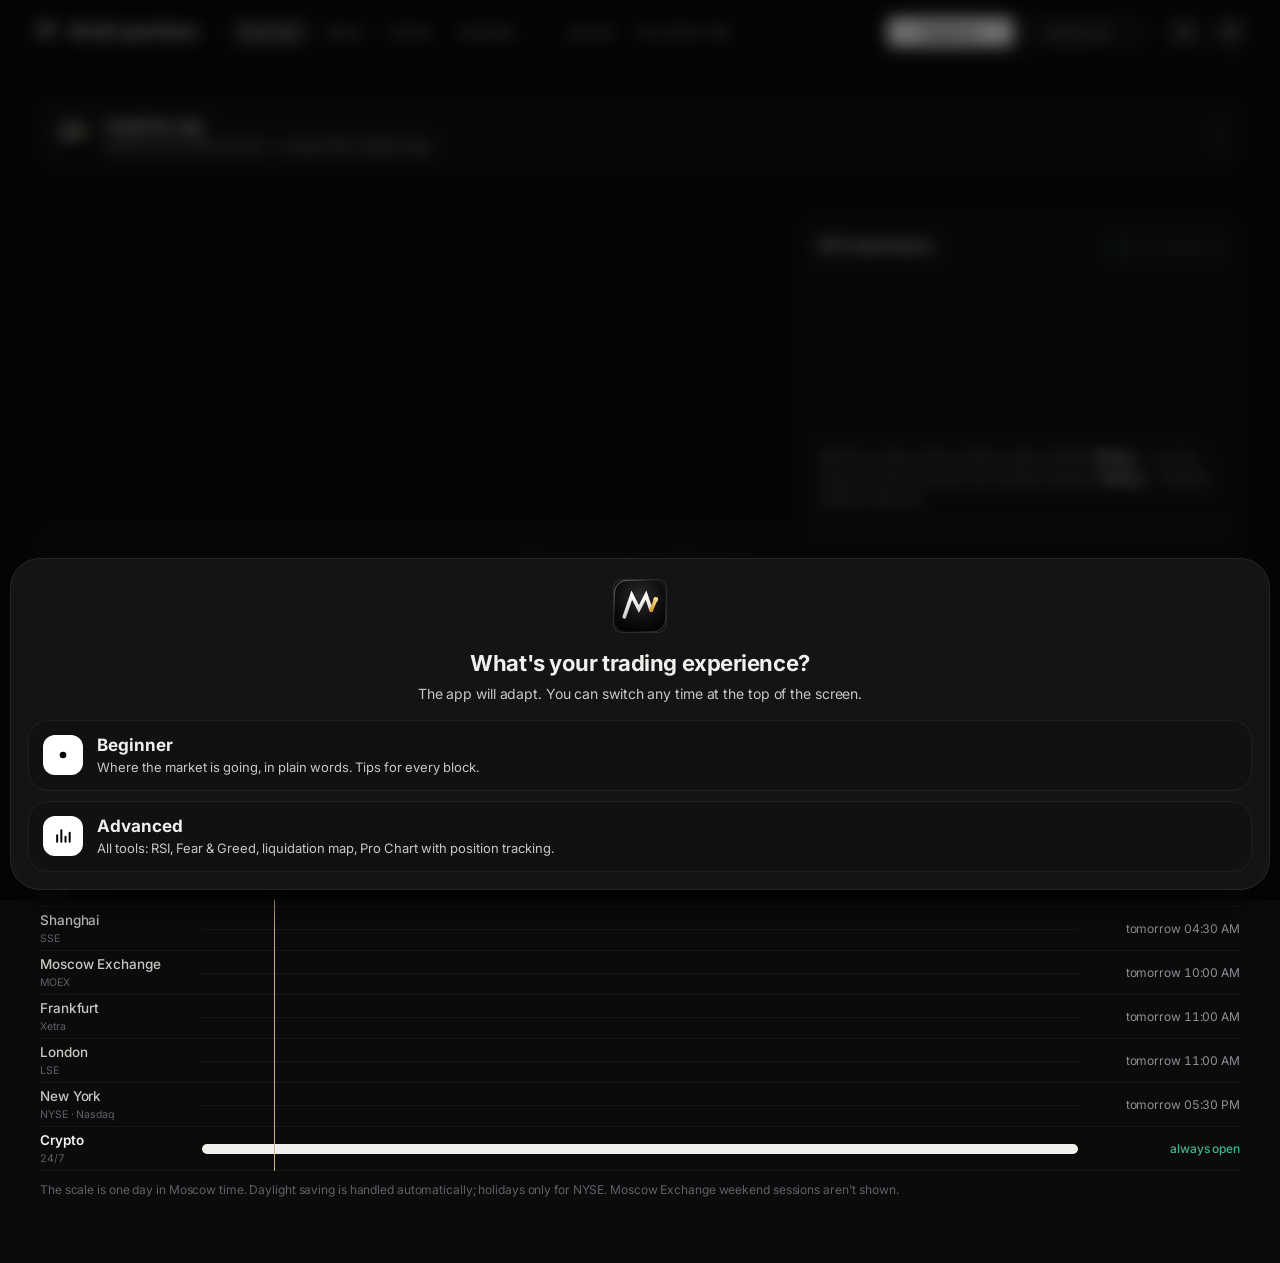
==== commit 5bc182ce: "Remove McQ signals; full-screen charts with drawing tools; position tracking in Pro Chart - Signals " ====
--- a/webapp/index.html
+++ b/webapp/index.html
@@ -5,14 +5,14 @@
   <meta name="viewport" content="width=device-width, initial-scale=1, viewport-fit=cover, user-scalable=no">
   <meta name="theme-color" content="#000000">
   <title>McQCryptoNews</title>
-  <meta name="description" content="McQCryptoNews — рынки, сигналы, настроения, новости и графики в Telegram">
+  <meta name="description" content="McQCryptoNews — рынки, настроения, новости, графики и торговый журнал в Telegram">
   <link rel="icon" href="favicon.ico" sizes="48x48">
   <link rel="icon" type="image/png" sizes="32x32" href="icons/favicon-32.png">
   <link rel="icon" type="image/png" sizes="16x16" href="icons/favicon-16.png">
   <link rel="icon" type="image/svg+xml" href="mark.svg">
   <meta property="og:type" content="website">
   <meta property="og:site_name" content="McQCryptoNews">
-  <meta property="og:title" content="McQCryptoNews — рынки, сигналы и торговый журнал">
+  <meta property="og:title" content="McQCryptoNews — рынки, новости и торговый журнал">
   <meta property="og:description" content="Котировки и настроения рынка, торговые сигналы, новости, Pro Chart с объёмами по 9 биржам и торговый журнал с ИИ-разбором.">
   <meta property="og:url" content="https://mcqcryptonews.pages.dev/">
   <meta property="og:image" content="https://mcqcryptonews.pages.dev/icons/og.jpg">
@@ -120,14 +120,6 @@
       </div>
       <div id="ov-main"></div>
     </section>
-    <section id="tab-signals" class="tab" aria-label="Сигналы">
-      <button class="pc-card jr-entry glass pressable" id="jr-open" type="button">
-        <span class="pc-card-ic" aria-hidden="true"><svg viewBox="0 0 24 24" width="22" height="22"><path d="M5 4h11l3 3v13H5z" fill="none" stroke="currentColor" stroke-width="1.8" stroke-linejoin="round"/><path d="M8 15l3-3 2 2 3-4" fill="none" stroke="#C8B08A" stroke-width="2" stroke-linecap="round" stroke-linejoin="round"/></svg></span>
-        <span class="pc-card-t"><b>Мой торговый журнал</b><small>Подключи биржу — статистика твоих сделок, ошибки и ИИ-разбор</small></span>
-        <span class="pc-card-go" aria-hidden="true">→</span>
-      </button>
-      <div id="signals-body"></div>
-    </section>
     <section id="tab-news" class="tab" aria-label="Новости"></section>
     <section id="tab-charts" class="tab" aria-label="Графики">
       <button class="pc-card glass pressable" id="pc-open" type="button">
@@ -144,7 +136,9 @@
           <span>RSI</span>
         </label>
       </div>
-      <div class="chart-box glass"><div id="tv-chart"></div></div>
+      <div class="chart-box glass" id="chart-box"><div id="tv-chart"></div>
+        <button class="chart-fs" id="chart-fs" type="button" aria-label="На весь экран" title="На весь экран"><svg viewBox="0 0 24 24" width="17" height="17" aria-hidden="true"><path d="M4 9V4h5M20 9V4h-5M4 15v5h5M20 15v5h-5" fill="none" stroke="currentColor" stroke-width="2" stroke-linecap="round" stroke-linejoin="round"/></svg></button>
+      </div>
       <p class="hint">Графики TradingView в реальном времени. S&amp;P 500 и Nasdaq — через CFD-котировки, они повторяют индекс.</p>
       <div id="liq-box" class="pro-only"></div>
     </section>
@@ -156,9 +150,9 @@
     <button class="nav-btn active" data-tab="overview" role="tab" aria-selected="true">
       <svg viewBox="0 0 24 24" aria-hidden="true"><path d="M4 13h6v7H4zM14 4h6v16h-6zM4 4h6v5H4z" fill="none" stroke="currentColor" stroke-width="2" stroke-linejoin="round"/></svg>
       <span>Обзор</span></button>
-    <button class="nav-btn" data-tab="signals" role="tab" aria-selected="false">
-      <svg viewBox="0 0 24 24" aria-hidden="true"><path d="M3 12h3l3-7 4 14 3-7h5" fill="none" stroke="currentColor" stroke-width="2" stroke-linecap="round" stroke-linejoin="round"/></svg>
-      <span>Сигналы</span></button>
+    <button class="nav-btn nav-jr" data-open="journal" type="button">
+      <svg viewBox="0 0 24 24" aria-hidden="true"><path d="M5 4h11l3 3v13H5z" fill="none" stroke="currentColor" stroke-width="2" stroke-linejoin="round"/><path d="M8 15l3-3 2 2 3-4" fill="none" stroke="currentColor" stroke-width="2" stroke-linecap="round" stroke-linejoin="round"/></svg>
+      <span>Журнал</span></button>
     <button class="nav-btn" data-tab="news" role="tab" aria-selected="false">
       <svg viewBox="0 0 24 24" aria-hidden="true"><path d="M5 4h11v16H6a1 1 0 0 1-1-1zM16 8h3v10a2 2 0 0 1-2 2M8 8h5M8 12h5M8 16h3" fill="none" stroke="currentColor" stroke-width="2" stroke-linecap="round" stroke-linejoin="round"/></svg>
       <span>Новости</span></button>
@@ -183,7 +177,7 @@
       <button class="login-btn tg" data-login="telegram"><svg viewBox="0 0 24 24" aria-hidden="true"><path d="M21.5 4.3 2.9 11.5c-1.3.5-1.3 1.2-.2 1.6l4.8 1.5 1.8 5.6c.2.6.4.8.9.8.4 0 .6-.2.9-.5l2.3-2.2 4.7 3.5c.9.5 1.5.2 1.7-.8l3.1-14.6c.3-1.3-.5-1.9-1.4-1.5zM9.4 14.1l8.6-5.4c.4-.3.8-.1.5.2l-7 6.4-.3 3.1z" fill="currentColor"/></svg><span>Войти через Telegram</span></button>
       <button class="login-btn" data-login="google"><svg viewBox="0 0 24 24" aria-hidden="true"><path d="M21.6 12.2c0-.7-.1-1.4-.2-2H12v3.8h5.4a4.6 4.6 0 0 1-2 3v2.5h3.2c1.9-1.7 3-4.3 3-7.3z" fill="#fff"/><path d="M12 22c2.7 0 5-.9 6.6-2.5l-3.2-2.5c-.9.6-2 1-3.4 1-2.6 0-4.8-1.8-5.6-4.1H3.1v2.6A10 10 0 0 0 12 22z" fill="#cfcfcf"/><path d="M6.4 13.9a6 6 0 0 1 0-3.8V7.5H3.1a10 10 0 0 0 0 9z" fill="#9a9a9a"/><path d="M12 6c1.5 0 2.8.5 3.8 1.5l2.9-2.9A10 10 0 0 0 3.1 7.5l3.3 2.6C7.2 7.8 9.4 6 12 6z" fill="#e6e6e6"/></svg><span>Войти через Google</span></button>
       <div class="login-err" role="alert"></div>
-      <small>Входя, ты соглашаешься, что сигналы — не финансовый совет.</small>
+      <small>Входя, ты соглашаешься, что материалы приложения — не финансовый совет.</small>
     </div>
   </div>
   <div class="toast glass" id="toast" role="status" aria-live="polite"></div>
@@ -196,11 +190,11 @@
       <p>Приложение подстроится. Сменить можно в любой момент вверху экрана.</p>
       <button class="onb-opt glass pressable" data-m="simple">
         <span class="onb-ic"><svg viewBox="0 0 24 24" aria-hidden="true"><circle cx="12" cy="12" r="4" fill="currentColor"/></svg></span>
-        <span><b>Новичок</b><small>Куда идёт рынок простыми словами. Готовые сделки по шагам: вход, стоп, цель. Подсказки к каждому блоку.</small></span>
+        <span><b>Новичок</b><small>Куда идёт рынок простыми словами. Подсказки к каждому блоку.</small></span>
       </button>
       <button class="onb-opt glass pressable" data-m="pro">
         <span class="onb-ic"><svg viewBox="0 0 24 24" aria-hidden="true"><path d="M5 19V11M10 19V5M15 19v-6M20 19V8" stroke="currentColor" stroke-width="2.4" stroke-linecap="round" fill="none"/></svg></span>
-        <span><b>Продвинутый</b><small>Все инструменты: R, позиция, сила сигнала, RSI, толпа на фьючерсах, карта ликвидаций, статистика и бэктест стратегии.</small></span>
+        <span><b>Продвинутый</b><small>Все инструменты: RSI, страх и жадность, карта ликвидаций, Pro Chart с отслеживанием позиции.</small></span>
       </button>
     </div>
   </div>
--- a/webapp/ui.css
+++ b/webapp/ui.css
@@ -425,3 +425,65 @@
 .pro-ic { background: var(--surface-2); border-color: rgba(200,176,138,.25); }
 html.is-pro .pro-status { background: rgba(200,176,138,.06); }
 .tour-card, .tour-card.glass { background: #141416; }
+
+/* ---------------------------------------------------------------- «Журнал» в нижней панели (на компьютере — в шапке) */
+@media (min-width: 1024px) { .nav-btn.nav-jr { display: none !important; } }
+
+/* ---------------------------------------------------------------- графики TradingView: свой фон, кнопка «на весь экран» */
+#tv-chart iframe { color-scheme: normal; background: #0E0E10; }
+.chart-box { position: relative; }
+.chart-fs { position: absolute; z-index: 5; right: 10px; bottom: 44px; width: 38px; height: 38px; display: grid; place-items: center; border: 0; border-radius: 10px;
+  background: rgba(20,20,22,.92); color: var(--text-2); box-shadow: inset 0 0 0 1px rgba(255,255,255,.1); cursor: pointer; }
+.chart-fs:hover { color: var(--text); }
+.chart-box.fs { position: fixed !important; inset: 0; z-index: 400; width: auto !important; height: auto !important; min-height: 0 !important; margin: 0 !important;
+  border-radius: 0 !important; padding: env(safe-area-inset-top, 0px) env(safe-area-inset-right, 0px) env(safe-area-inset-bottom, 0px) env(safe-area-inset-left, 0px); background: #0E0E10; }
+.chart-box.fs #tv-chart iframe { border-radius: 0; }
+.chart-box.fs .chart-fs { top: calc(env(safe-area-inset-top, 0px) + 10px); bottom: auto; right: 64px; }
+html.chart-fs body { overflow: hidden; }
+html.chart-fs .tabbar { display: none; }
+
+/* ---------------------------------------------------------------- Pro Chart: на весь экран */
+.pc-fs-btn { margin-left: 4px; }
+.pc.fs { top: 0 !important; z-index: 400; }
+.pc.fs .pc-stats, .pc.fs .pc-ex { display: none; }
+html.pc-fs .tabbar { display: none; }
+
+/* ---------------------------------------------------------------- Pro Chart: моя позиция */
+.pc-pos { display: flex; flex-direction: column; gap: 10px; margin: 2px 12px 8px; padding: 12px; border-radius: 14px; background: var(--surface); box-shadow: inset 0 0 0 1px var(--hair-2); }
+.pc-pos[hidden] { display: none; }
+.pp-row { display: flex; flex-wrap: wrap; align-items: flex-end; gap: 8px; }
+.pp-side { display: flex; padding: 3px; border-radius: 10px; background: var(--surface-3); box-shadow: inset 0 0 0 1px var(--hair-2); }
+.pp-side button { border: 0; background: transparent; color: var(--text-m); font: 600 12.5px var(--font); padding: 8px 12px; border-radius: 7px; cursor: pointer; min-height: 36px; }
+.pp-side button.on.long { background: rgba(63,182,139,.16); color: var(--up); }
+.pp-side button.on.short { background: rgba(224,100,90,.16); color: var(--down); }
+.pp-f { display: flex; flex-direction: column; gap: 4px; min-width: 0; flex: 1 1 110px; }
+.pp-f > span:first-child { font-size: 11px; color: var(--text-m); }
+.pp-in { display: flex; align-items: center; border-radius: 9px; background: var(--surface-3); box-shadow: inset 0 0 0 1px var(--hair-2); }
+.pp-in:focus-within { box-shadow: inset 0 0 0 1px rgba(255,255,255,.3); }
+.pp-in input { flex: 1; min-width: 0; width: 100%; border: 0; outline: 0; background: transparent; color: var(--text); font: 600 14px var(--font); padding: 9px 10px; font-variant-numeric: tabular-nums; }
+.pp-in button { flex: none; width: 34px; height: 34px; border: 0; background: transparent; color: var(--text-m); cursor: pointer; display: grid; place-items: center; border-radius: 8px; }
+.pp-in button.on { color: #0B0B0C; background: var(--gold); }
+.pp-act { align-items: center; }
+.pp-save { border: 0; border-radius: 10px; padding: 10px 16px; background: var(--text); color: #0B0B0C; font: 600 13.5px var(--font); cursor: pointer; }
+.pp-del { border: 0; border-radius: 10px; padding: 10px 14px; background: var(--surface-2); color: var(--down); font: 600 13px var(--font); cursor: pointer; box-shadow: inset 0 0 0 1px var(--hair-2); }
+.pp-act small { flex: 1 1 220px; font-size: 11.5px; color: var(--text-3); line-height: 1.45; }
+.pp-err { margin: 0; font-size: 12.5px; color: var(--down); }
+.pp-err:empty { display: none; }
+.pc-chart-wrap.picking { cursor: crosshair; }
+.pc-chart-wrap.picking .pc-chart { box-shadow: inset 0 0 0 1px rgba(200,176,138,.5); border-radius: 10px; }
+.pc-posbadge { position: absolute; z-index: 4; left: 8px; bottom: 34px; display: flex; flex-direction: column; gap: 4px; min-width: 200px; max-width: calc(100% - 90px);
+  padding: 10px 12px; border-radius: 12px; background: rgba(17,17,19,.94); box-shadow: inset 0 0 0 1px rgba(255,255,255,.09), 0 12px 28px -14px #000; pointer-events: none; font-variant-numeric: tabular-nums; }
+.pc-posbadge[hidden] { display: none; }
+.pb-top { display: flex; align-items: center; gap: 8px; font-size: 11.5px; color: var(--text-m); flex-wrap: wrap; }
+.pb-top b { color: var(--text); font-weight: 600; }
+.pb-side { font-size: 10.5px; font-weight: 700; letter-spacing: .05em; padding: 2px 7px; border-radius: 6px; }
+.pb-side.long { color: var(--up); background: rgba(63,182,139,.12); } .pb-side.short { color: var(--down); background: rgba(224,100,90,.12); }
+.pb-hit { font-size: 10.5px; font-weight: 700; padding: 2px 7px; border-radius: 6px; color: #0B0B0C; }
+.pb-hit.tp { background: var(--up); } .pb-hit.sl { background: var(--down); }
+.pb-pnl { display: flex; align-items: baseline; gap: 8px; }
+.pb-pnl b { font-size: 22px; font-weight: 600; letter-spacing: -0.02em; }
+.pb-pnl span { font-size: 12px; font-weight: 600; }
+.pb-pnl.up b, .pb-pnl.up span { color: var(--up); } .pb-pnl.down b, .pb-pnl.down span { color: var(--down); }
+.pb-row { display: flex; flex-wrap: wrap; gap: 4px 12px; font-size: 11.5px; color: var(--text-m); }
+.pb-row b { font-weight: 600; } .pb-row b.up { color: var(--up); } .pb-row b.down { color: var(--down); }
+.pb-src { font-size: 10.5px; color: var(--text-3); }
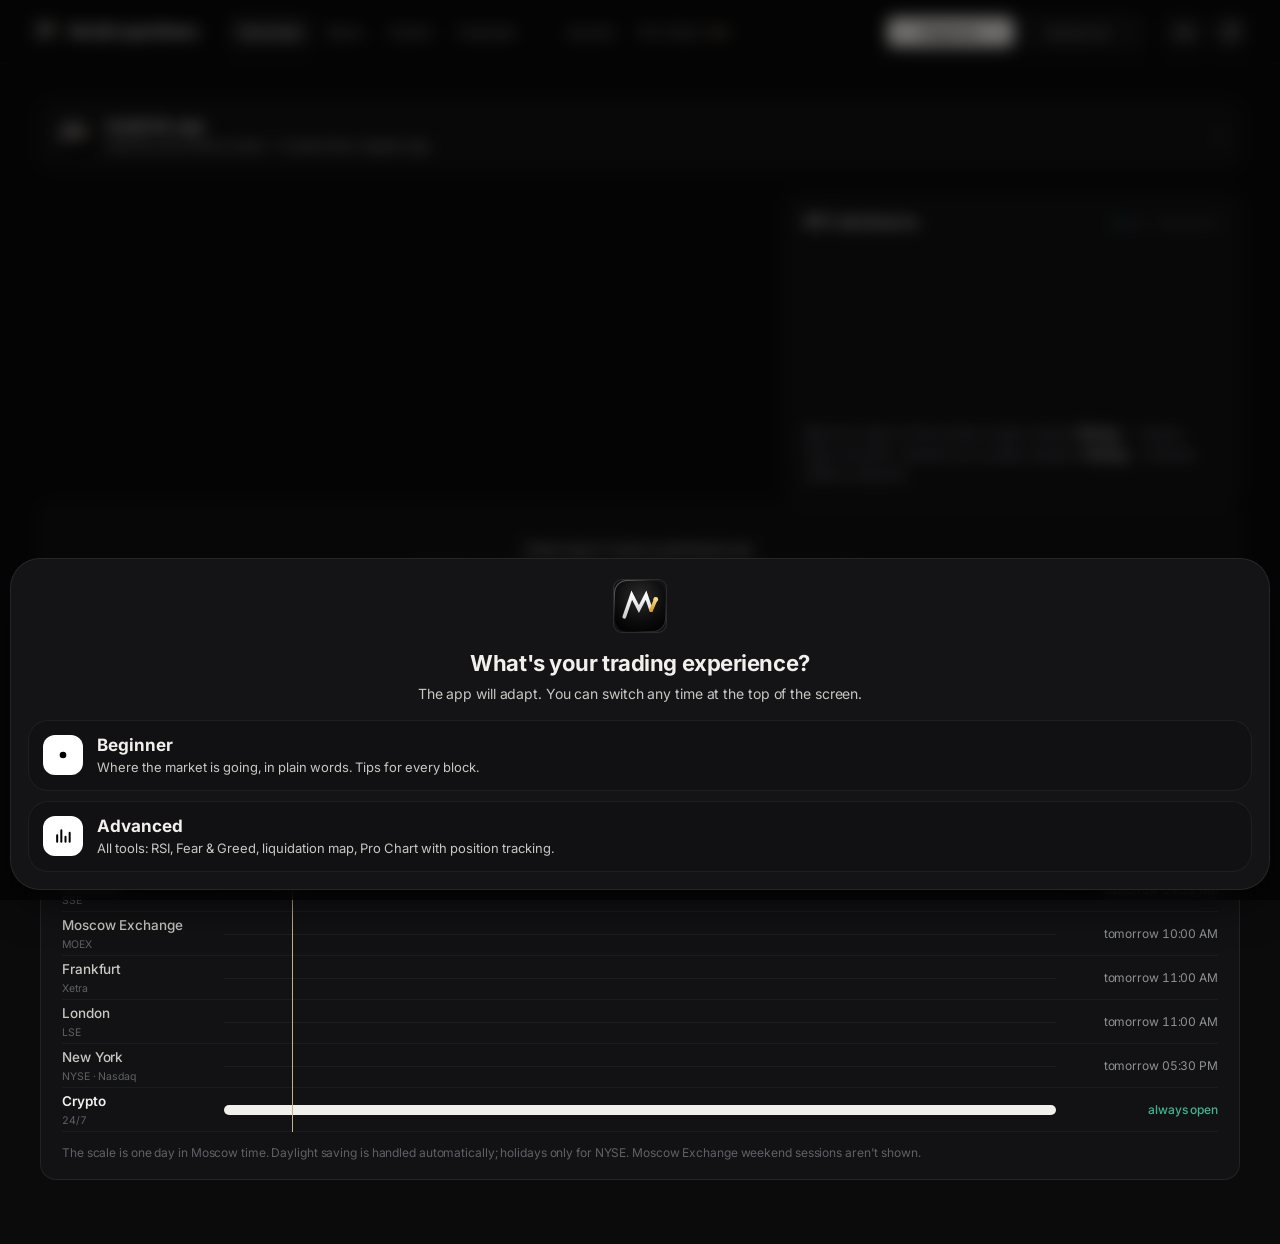
==== commit 6b7b8436: "Pro Chart position zone and movable card, compact calendar with real outcomes, journal connect scree" ====
--- a/webapp/index.html
+++ b/webapp/index.html
@@ -173,7 +173,7 @@
     <div class="login-card glass">
       <img class="login-logo" src="icons/icon-192.png" alt="">
       <h2>Вход в McQCryptoNews</h2>
-      <p>Сигналы, новости и уведомления — в твоём аккаунте.</p>
+      <p>Новости, графики и торговый журнал — в твоём аккаунте.</p>
       <button class="login-btn tg" data-login="telegram"><svg viewBox="0 0 24 24" aria-hidden="true"><path d="M21.5 4.3 2.9 11.5c-1.3.5-1.3 1.2-.2 1.6l4.8 1.5 1.8 5.6c.2.6.4.8.9.8.4 0 .6-.2.9-.5l2.3-2.2 4.7 3.5c.9.5 1.5.2 1.7-.8l3.1-14.6c.3-1.3-.5-1.9-1.4-1.5zM9.4 14.1l8.6-5.4c.4-.3.8-.1.5.2l-7 6.4-.3 3.1z" fill="currentColor"/></svg><span>Войти через Telegram</span></button>
       <button class="login-btn" data-login="google"><svg viewBox="0 0 24 24" aria-hidden="true"><path d="M21.6 12.2c0-.7-.1-1.4-.2-2H12v3.8h5.4a4.6 4.6 0 0 1-2 3v2.5h3.2c1.9-1.7 3-4.3 3-7.3z" fill="#fff"/><path d="M12 22c2.7 0 5-.9 6.6-2.5l-3.2-2.5c-.9.6-2 1-3.4 1-2.6 0-4.8-1.8-5.6-4.1H3.1v2.6A10 10 0 0 0 12 22z" fill="#cfcfcf"/><path d="M6.4 13.9a6 6 0 0 1 0-3.8V7.5H3.1a10 10 0 0 0 0 9z" fill="#9a9a9a"/><path d="M12 6c1.5 0 2.8.5 3.8 1.5l2.9-2.9A10 10 0 0 0 3.1 7.5l3.3 2.6C7.2 7.8 9.4 6 12 6z" fill="#e6e6e6"/></svg><span>Войти через Google</span></button>
       <div class="login-err" role="alert"></div>
--- a/webapp/ui.css
+++ b/webapp/ui.css
@@ -487,3 +487,209 @@
 .pb-row { display: flex; flex-wrap: wrap; gap: 4px 12px; font-size: 11.5px; color: var(--text-m); }
 .pb-row b { font-weight: 600; } .pb-row b.up { color: var(--up); } .pb-row b.down { color: var(--down); }
 .pb-src { font-size: 10.5px; color: var(--text-3); }
+
+/* ---------------------------------------------------------------- журнал: окна (виджеты, подключения) — компактные */
+.jr-sheet { padding: 0; }
+.jr-sheet-in, .jr-sheet-in.glass { background: #141416 !important; box-shadow: inset 0 0 0 1px rgba(255,255,255,.08), 0 30px 60px -24px #000; max-height: 82%; }
+@media (min-width: 640px) {
+  .jr-sheet { align-items: center; justify-content: center; padding: 24px; }
+  .jr-sheet-in, .jr-sheet-in.glass { width: min(440px, 100%); max-height: min(78vh, 680px); border-radius: 18px; padding: 16px 18px 18px; transform: translateY(8px) scale(.98); transition: transform .2s var(--ease); }
+  .jr-sheet.show .jr-sheet-in { transform: none; }
+}
+.wg-cfg { max-height: none; flex: 1; min-height: 0; overflow-y: auto; margin: 0 -6px; padding: 0 6px; }
+.wg-cfg-r { padding: 6px 2px; font-size: 13.5px; }
+.wg-cfg-r button { width: 28px; height: 28px; }
+.wg-cfg-r button.tg { width: 40px; height: 24px; }
+.wg-cfg-r button.tg::after { top: 3px; left: 3px; width: 18px; height: 18px; }
+.wg-cfg-r button.tg.on::after { transform: translateX(16px); }
+.wg-cfg-g { padding: 12px 2px 4px; }
+
+/* ---------------------------------------------------------------- журнал: календарь под любой экран */
+.jr-cal-layout { display: grid; grid-template-columns: minmax(0, 1fr); gap: 14px; }
+.jr-cal { width: 100%; max-width: 620px; box-sizing: border-box; }
+.jr-cal-side { min-width: 0; display: flex; flex-direction: column; gap: 10px; }
+.jr-cal-side .section-title { margin: 6px 0 0 !important; font-size: 17px !important; }
+.jr-cal-side .hint { margin: 4px 0 0; }
+.jr-cal-c { aspect-ratio: auto; height: clamp(40px, 6.4vh, 60px); }
+.jr-cal-c.wk { height: clamp(40px, 6.4vh, 60px); }
+@media (min-width: 560px) { .jr-cal-c, .jr-cal-c.wk { height: clamp(46px, 7vh, 64px); aspect-ratio: auto; } }
+@media (min-width: 1024px) {
+  .jr-cal-layout { grid-template-columns: minmax(0, 620px) minmax(0, 1fr); gap: 24px; align-items: start; }
+  .jr-cal-side { padding-top: 2px; }
+}
+
+/* ---------------------------------------------------------------- календарь событий: итог — решение / факт */
+.ev.has-res .nums { display: none; }
+.res { display: flex; flex-direction: column; gap: 8px; margin-top: 10px; padding: 12px 14px; }
+.res-head { display: flex; flex-wrap: wrap; align-items: baseline; gap: 4px 12px; }
+.res-head span { font-size: 11px; font-weight: 600; letter-spacing: .08em; text-transform: uppercase; color: var(--text-3); }
+.res-head b { font-size: 17px; font-weight: 600; letter-spacing: -0.01em; color: var(--text); }
+.res-head b.up { color: var(--up); } .res-head b.down { color: var(--down); }
+.res-head em { font-style: normal; font-size: 12.5px; color: var(--text-m); }
+.res-sum { margin: 0; font-size: 13.5px; line-height: 1.5; color: var(--text-2); }
+.res-imp { margin: 0; font-size: 12.5px; line-height: 1.5; color: var(--text-m); }
+.res-chips { display: flex; flex-wrap: wrap; gap: 6px; }
+.res-chip { font-size: 11px; font-weight: 600; padding: 3px 8px; border-radius: 6px; background: var(--surface-2); color: var(--text-2); }
+
+/* ---------------------------------------------------------------- графики: свой актив */
+.chip-add { color: var(--gold) !important; }
+.chip-x { padding: 7px 10px !important; margin-left: -4px; color: var(--text-m) !important; }
+.chip-in { display: inline-flex; flex-direction: column; gap: 4px; flex: 1 1 220px; max-width: 360px; }
+.chip-in input { height: 34px; box-sizing: border-box; border: 0; outline: 0; border-radius: 9px; padding: 0 12px; background: var(--surface-2); color: var(--text);
+  font: 600 13px var(--font); box-shadow: inset 0 0 0 1px rgba(200,176,138,.45); text-transform: uppercase; }
+.chip-in small { font-size: 11px; line-height: 1.4; color: var(--text-3); }
+#chart-assets { flex-wrap: wrap; align-items: flex-start; }
+
+/* ================================================================ обзор: минималистичные блоки
+   Каждый смысловой модуль — своя спокойная карточка: графитовый фон, линия 1px, радиус 16.
+   Так данные не сливаются, но остаются лёгкими. */
+:root { --card: #121214; --card-line: rgba(255, 255, 255, .07); }
+.strip { gap: 12px; border: 0; margin-top: 12px; }
+.st, .st-btc, .st:nth-child(3), .st-mk {
+  padding: 18px 20px !important; border: 0 !important; border-radius: 16px;
+  background: var(--card); box-shadow: inset 0 0 0 1px var(--card-line);
+}
+button.st:hover, .mk:hover { background: #151517; }
+.st-mk { gap: 12px 16px; }
+#ov-mood { margin-top: 16px; }
+.brief { padding: 22px 22px 8px; border-radius: 16px; background: var(--card); box-shadow: inset 0 0 0 1px var(--card-line); }
+.br-title { font-size: 21px; line-height: 1.3; }
+.br-text { font-size: 14.5px; }
+.br-list { margin: 4px -22px 0; padding: 0 22px; }
+.br-row:last-child { border-bottom: 0; }
+.dom, .dom.glass { margin-top: 16px; background: var(--card); box-shadow: inset 0 0 0 1px var(--card-line); border-radius: 16px; }
+.sess-wrap { margin-top: 16px; padding: 22px 22px 18px; border-radius: 16px; background: var(--card); box-shadow: inset 0 0 0 1px var(--card-line); }
+.sess-h { font-size: 17px; }
+.s-grid { border-top: 0; }
+.sess-wrap .hint { margin-top: 12px; }
+/* «Для продвинутых» и события — тоже карточками */
+[data-mode] #ov-main .section-title { font-size: 17px !important; margin: 28px 0 10px !important; }
+.fng-grid { border: 0; border-radius: 16px; background: var(--card); box-shadow: inset 0 0 0 1px var(--card-line); overflow: hidden; }
+.rsi-list, .rsi-list.glass { background: var(--card); box-shadow: inset 0 0 0 1px var(--card-line); }
+.list, .list.glass { padding: 2px 18px; border: 0; border-radius: 16px; background: var(--card); box-shadow: inset 0 0 0 1px var(--card-line); }
+.promo, .promo.glass { background: var(--card); box-shadow: inset 0 0 0 1px var(--card-line); }
+#ov-pulse .explain { margin: 12px 4px 0; font-size: 13px; }
+@media (max-width: 1023px) {
+  .st, .st-btc, .st:nth-child(3), .st-mk { padding: 16px !important; }
+  .st-price b { font-size: 40px; }
+  .brief { padding: 18px 16px 6px; }
+  .br-list { margin: 4px -16px 0; padding: 0 16px; }
+  .br-title { font-size: 19px; }
+  .sess-wrap { padding: 18px 16px 14px; }
+}
+@media (min-width: 1024px) {
+  .strip { grid-template-columns: minmax(0, 1.45fr) minmax(0, 1fr) minmax(0, 1fr) minmax(0, 1.35fr); }
+  .st-price b { font-size: 46px; }
+  .st-v b { font-size: 34px; }
+  #ov-mood, #tab-overview > .dom { margin-top: 16px; }
+  #tab-overview.active { column-gap: 16px; }
+  .br-title { font-size: 25px; line-height: 1.25; max-width: none; }
+  .br-text { font-size: 15px; max-width: none; }
+  .sess-wrap { margin-top: 16px; }
+}
+@media (min-width: 1024px) {
+  #tab-overview.active { align-items: stretch; }
+  #ov-mood { display: flex; } #ov-mood > .brief { flex: 1; }
+  #app-promo, #ov-pulse, #ov-main { align-self: start; }
+}
+
+/* ---------- календарь событий: компактные строки ---------- */
+#tab-calendar { max-width: 1080px; }
+.ce-day { border-radius: 16px; background: var(--card); box-shadow: inset 0 0 0 1px var(--card-line); padding: 0 18px; }
+.ce { display: grid; grid-template-columns: 52px minmax(0, 1fr) auto; column-gap: 16px; align-items: start; padding: 13px 0; }
+.ce + .ce { box-shadow: inset 0 1px 0 var(--hair-2, rgba(255,255,255,.06)); }
+.ce-t { font-size: 13.5px; font-weight: 600; color: var(--text-m); padding-top: 1px; font-variant-numeric: tabular-nums; }
+.ce.next .ce-t { color: var(--text); }
+.ce-t { grid-column: 1; grid-row: 1 / span 2; }
+.ce-main { grid-column: 2; grid-row: 1; min-width: 0; }
+.ce-nums { grid-column: 3; grid-row: 1 / span 2; }
+.ce-body { grid-column: 2; grid-row: 2; min-width: 0; margin-top: 9px; }
+.ce-body:empty { display: none; }
+.ce-title { display: flex; align-items: center; gap: 9px; font-size: 14.5px; font-weight: 500; line-height: 1.35; color: var(--text); }
+.ce-imp { flex: none; width: 6px; height: 6px; border-radius: 50%; background: var(--text-3); }
+.ce-imp.high { background: var(--gold); }
+.ce-next { font-style: normal; font-size: 10.5px; font-weight: 700; letter-spacing: .04em; padding: 2px 7px; border-radius: 6px; background: var(--text); color: #0B0B0C; }
+.ce.past:not(.done) { opacity: .5; }
+.ce-nums { display: grid; grid-template-columns: repeat(3, 74px); gap: 6px; text-align: right; }
+.ce-n { display: flex; flex-direction: column; gap: 2px; }
+.ce-n small { font-size: 10.5px; color: var(--text-3); letter-spacing: .02em; }
+.ce-n b { font-size: 13.5px; font-weight: 600; color: var(--text-2); font-variant-numeric: tabular-nums; }
+.ce-n.act b { color: var(--text); font-size: 14.5px; }
+.ce-res { display: flex; flex-direction: column; gap: 7px; padding-left: 15px; border-left: 2px solid rgba(255,255,255,.08); }
+.ce-res .res-chips { gap: 5px; }
+.ce-res .res-chip { font-size: 10.5px; padding: 2px 7px; }
+.res-chip.dec { color: var(--text); background: rgba(200,176,138,.14); }
+.ce-sum { margin: 0; font-size: 13.5px; line-height: 1.5; color: var(--text-2); max-width: 760px; }
+.ce-heads { margin: 0; padding: 0; list-style: none; display: flex; flex-direction: column; gap: 4px; max-width: 760px; }
+.ce-heads li { font-size: 13px; line-height: 1.45; color: var(--text-2); padding-left: 12px; position: relative; }
+.ce-heads li::before { content: ""; position: absolute; left: 0; top: .62em; width: 4px; height: 4px; border-radius: 50%; background: var(--text-3); }
+.ce-heads em { font-style: normal; color: var(--text-3); font-size: 11.5px; }
+.ce-rx { display: flex; flex-wrap: wrap; align-items: center; gap: 5px; }
+.ce-rx > span:first-child { font-size: 10.5px; font-weight: 600; letter-spacing: .06em; text-transform: uppercase; color: var(--text-3); margin-right: 3px; }
+.ce-rx .rx { font-size: 11.5px; padding: 2px 7px; border-radius: 6px; }
+.ce-res .ce-imptxt { margin: 0; font-size: 12.5px; line-height: 1.45; color: var(--text-m); max-width: 760px; }
+.ce-src { display: flex; flex-wrap: wrap; align-items: center; gap: 4px 12px; }
+.ce-src .res-src { border: 0; background: none; padding: 0; font: 600 11.5px Inter, system-ui, sans-serif; color: var(--gold); cursor: pointer; }
+.ce-src span { font-size: 11px; color: var(--text-3); }
+@media (max-width: 720px) {
+  .ce-day { padding: 0 14px; }
+  .ce { grid-template-columns: 44px minmax(0, 1fr); column-gap: 10px; }
+  .ce-nums { grid-column: 2; grid-row: 2; grid-template-columns: repeat(3, minmax(0, auto)); justify-content: start; gap: 18px; text-align: left; margin-top: 8px; }
+  .ce-nums:empty { display: none; }
+  .ce-t { grid-column: 1; grid-row: 1; }
+  .ce-main { grid-column: 2; grid-row: 1; }
+  .ce-body { grid-column: 2; grid-row: 3; }
+  .ce-res { padding-left: 11px; }
+}
+
+/* ---------- Pro Chart: плашка позиции — перетаскивается и разворачивается ---------- */
+.pc-posbadge { pointer-events: auto; cursor: grab; user-select: none; -webkit-user-select: none; touch-action: none; min-width: 236px;
+  background: rgba(17,17,19,.82); -webkit-backdrop-filter: blur(14px) saturate(1.2); backdrop-filter: blur(14px) saturate(1.2); transition: box-shadow .15s ease; }
+.pc-posbadge.dragging { cursor: grabbing; box-shadow: inset 0 0 0 1px rgba(255,255,255,.16), 0 18px 40px -12px #000; }
+.pc-posbadge.big { min-width: 300px; }
+.pb-bar { display: flex; align-items: center; gap: 8px; font-size: 11.5px; color: var(--text-m); }
+.pb-bar b { color: var(--text); font-weight: 600; }
+.pb-grip { flex: none; width: 8px; height: 12px; opacity: .45;
+  background: radial-gradient(circle, #fff 1px, transparent 1.4px) 0 0 / 4px 4px; }
+.pb-btn { margin-left: auto; flex: none; width: 22px; height: 22px; display: grid; place-items: center; border: 0; border-radius: 6px; cursor: pointer;
+  background: rgba(255,255,255,.07); color: var(--text-2); font: 600 14px/1 Inter, system-ui, sans-serif; }
+.pb-btn:hover { background: rgba(255,255,255,.13); color: var(--text); }
+.pb-grid { display: grid; grid-template-columns: repeat(3, minmax(0, 1fr)); gap: 8px 12px; margin-top: 4px; padding-top: 9px; border-top: 1px solid rgba(255,255,255,.07); }
+.pb-grid span { display: flex; flex-direction: column; gap: 1px; min-width: 0; }
+.pb-grid small { font-size: 10.5px; color: var(--text-3); white-space: nowrap; }
+.pb-grid b { font-size: 12.5px; font-weight: 600; color: var(--text); white-space: nowrap; }
+.pb-grid b.up { color: var(--up); } .pb-grid b.down { color: var(--down); }
+@media (max-width: 600px) { .pc-posbadge.big { min-width: 0; width: calc(100% - 16px); } }
+
+/* меню профиля и языка — поверх журнала и Pro Chart */
+.lang-menu, .profile-sheet { z-index: 140 !important; }
+
+/* ---------- журнал: экран подключения биржи ---------- */
+.jr-onb { width: 100%; max-width: 640px; margin: 0 auto; padding: 28px 0 24px; gap: 14px; box-sizing: border-box; }
+.jr-onb-ic { width: 56px; height: 56px; border-radius: 16px; background: var(--card); box-shadow: inset 0 0 0 1px var(--card-line); }
+.jr-onb h2 { font-size: 24px; font-weight: 600; letter-spacing: -0.02em; margin-top: 6px; }
+.jr-onb p { max-width: 520px; font-size: 14px; color: var(--text-m); }
+.jr-exs { margin-top: 10px; grid-template-columns: repeat(3, minmax(0, 1fr)); gap: 10px; }
+.jr-exs button, .jr-exs button.glass { display: flex; flex-direction: row; align-items: center; gap: 11px; padding: 12px 12px; border-radius: 14px;
+  background: var(--card) !important; box-shadow: inset 0 0 0 1px var(--card-line) !important; transition: box-shadow .15s ease, background .15s ease; }
+.jr-exs button:hover { background: #17171A !important; box-shadow: inset 0 0 0 1px rgba(255,255,255,.14) !important; }
+.jr-exs button > span { display: flex; flex-direction: column; gap: 2px; min-width: 0; flex: 1; }
+.jr-exs button b { font-size: 14px; font-weight: 600; white-space: nowrap; overflow: hidden; text-overflow: ellipsis; }
+.jr-exs button small { font-size: 11.5px; color: var(--text-3); white-space: nowrap; }
+.jr-exs button em { font-style: normal; color: var(--text-3); font-size: 18px; line-height: 1; }
+.jr-ex-ic { flex: none; width: 34px; height: 34px; border-radius: 10px; display: grid; place-items: center; font: 700 11px Inter, system-ui, sans-serif; font-style: normal;
+  letter-spacing: .02em; color: var(--text); background: #1C1C1F; box-shadow: inset 0 0 0 1px rgba(255,255,255,.07); }
+.jr-exs.sm .jr-ex-ic, .jr-exs.sm button em { display: none; }
+.jr-safe { list-style: none; margin: 8px 0 0; padding: 14px 16px; border-radius: 14px; background: var(--card); box-shadow: inset 0 0 0 1px var(--card-line); gap: 8px; font-size: 12.5px; color: var(--text-m); }
+.jr-safe li { position: relative; padding-left: 22px; line-height: 1.45; }
+.jr-safe li::before { content: ""; position: absolute; left: 0; top: 2px; width: 14px; height: 14px; border-radius: 50%; background: rgba(63,182,139,.14);
+  -webkit-mask: none; box-shadow: inset 0 0 0 1px rgba(63,182,139,.35); }
+.jr-safe li::after { content: ""; position: absolute; left: 4.5px; top: 5px; width: 3px; height: 6px; border: solid var(--up); border-width: 0 1.5px 1.5px 0; transform: rotate(45deg); }
+.jr-demo-btn { margin-top: 2px; padding: 10px 18px; border-radius: 10px; color: var(--text); background: transparent; box-shadow: inset 0 0 0 1px rgba(255,255,255,.12); font-size: 13.5px; }
+.jr-demo-btn:hover { background: rgba(255,255,255,.05); }
+@media (max-width: 720px) { .jr-exs { grid-template-columns: repeat(2, minmax(0, 1fr)); } .jr-exs button em { display: none; } .jr-onb { padding-top: 16px; } }
+@media (max-width: 380px) { .jr-exs { grid-template-columns: 1fr; } }
+
+/* логотип — ссылка на главную */
+.brand-link { cursor: pointer; }
+.brand-link:focus-visible { outline: 2px solid rgba(255,255,255,.3); outline-offset: 4px; border-radius: 10px; }
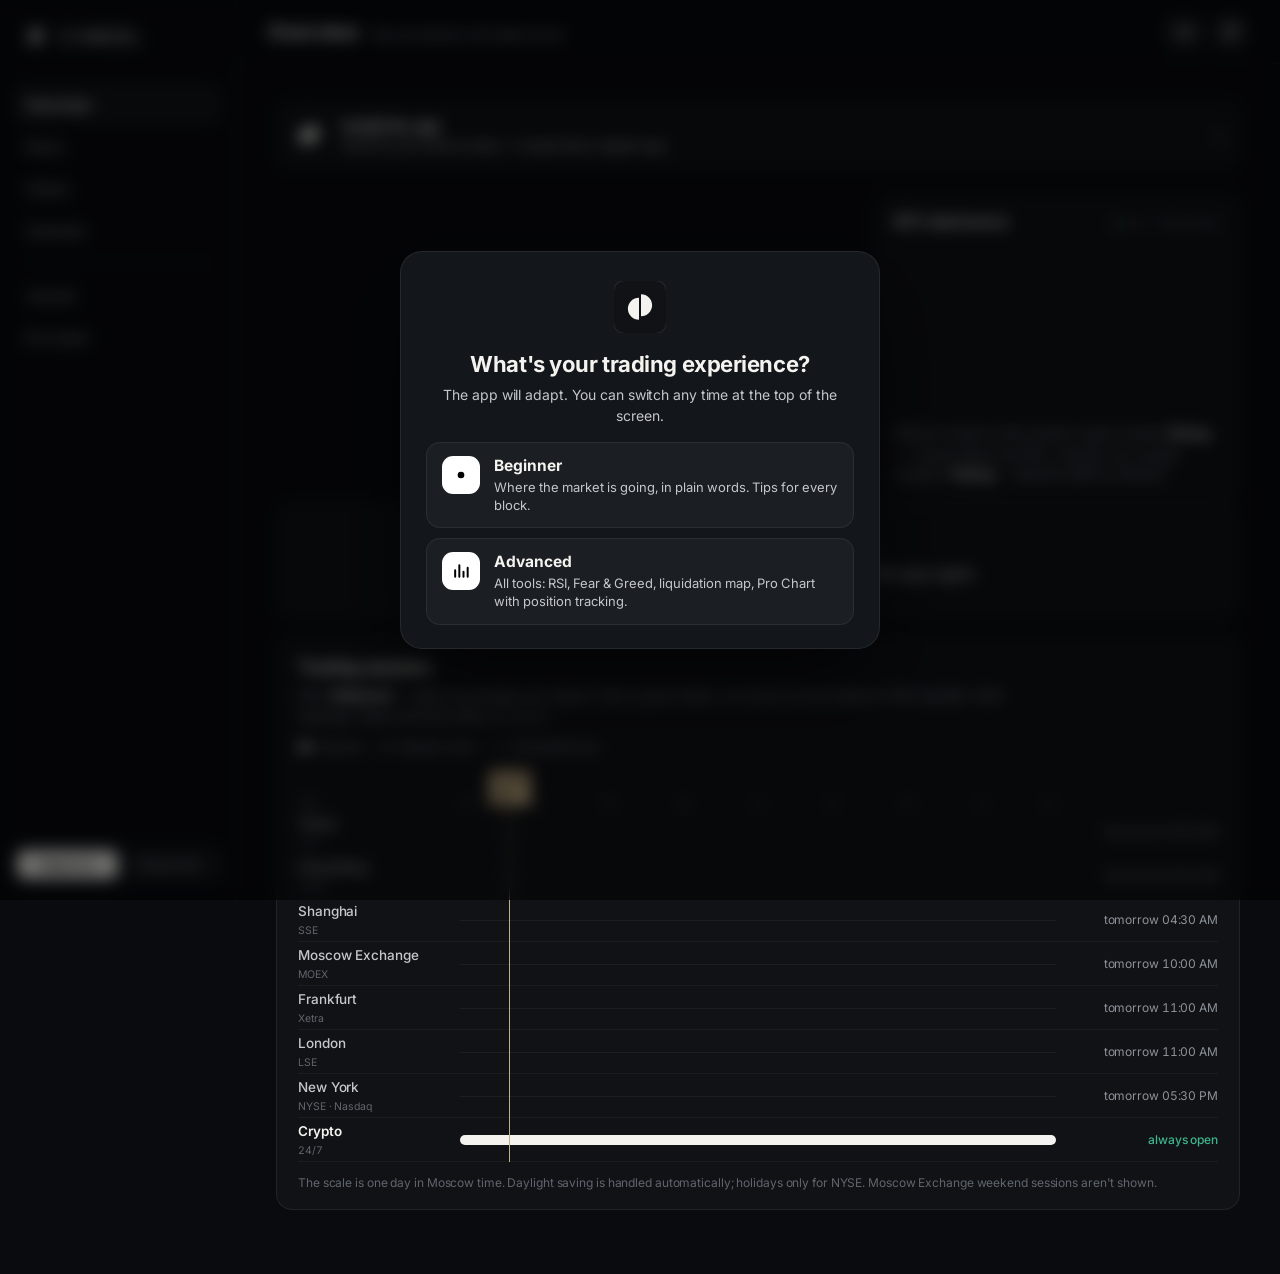
==== commit 073363d5: "Rebrand to CANDEL: Phase mark, custom wordmark, icons and the layout from the brand canvas - Name: C" ====
--- a/webapp/index.html
+++ b/webapp/index.html
@@ -3,17 +3,17 @@
 <head>
   <meta charset="utf-8">
   <meta name="viewport" content="width=device-width, initial-scale=1, viewport-fit=cover, user-scalable=no">
-  <meta name="theme-color" content="#000000">
-  <title>McQCryptoNews</title>
-  <meta name="description" content="McQCryptoNews — рынки, настроения, новости, графики и торговый журнал в Telegram">
+  <meta name="theme-color" content="#090B0F">
+  <title>CANDEL</title>
+  <meta name="description" content="CANDEL — рынки, настроения, новости, графики и торговый журнал в Telegram">
   <link rel="icon" href="favicon.ico" sizes="48x48">
   <link rel="icon" type="image/png" sizes="32x32" href="icons/favicon-32.png">
   <link rel="icon" type="image/png" sizes="16x16" href="icons/favicon-16.png">
   <link rel="icon" type="image/svg+xml" href="mark.svg">
   <meta property="og:type" content="website">
-  <meta property="og:site_name" content="McQCryptoNews">
-  <meta property="og:title" content="McQCryptoNews — рынки, новости и торговый журнал">
-  <meta property="og:description" content="Котировки и настроения рынка, торговые сигналы, новости, Pro Chart с объёмами по 9 биржам и торговый журнал с ИИ-разбором.">
+  <meta property="og:site_name" content="CANDEL">
+  <meta property="og:title" content="CANDEL — ясность в сложном рынке">
+  <meta property="og:description" content="Ясность в сложном рынке: новости с влиянием на цену, итоги экономических событий, Pro Chart с объёмами 9 бирж и торговый журнал.">
   <meta property="og:url" content="https://mcqcryptonews.pages.dev/">
   <meta property="og:image" content="https://mcqcryptonews.pages.dev/icons/og.jpg">
   <meta property="og:image:width" content="1200">
@@ -25,7 +25,7 @@
   <meta name="apple-mobile-web-app-capable" content="yes">
   <meta name="mobile-web-app-capable" content="yes">
   <meta name="apple-mobile-web-app-status-bar-style" content="black-translucent">
-  <meta name="apple-mobile-web-app-title" content="McQ">
+  <meta name="apple-mobile-web-app-title" content="CANDEL">
   <!--APP_CONFIG-->
   <script>
     /* диагностика запуска (ES5: должна работать даже на очень старых телефонах) */
@@ -53,27 +53,10 @@
 </head>
 <body>
   <!-- прелоадер: фон + пульсирующий логотип -->
-  <div class="pre" id="preloader" role="status" aria-label="Загрузка McQCryptoNews">
-    <div class="pre-bg" aria-hidden="true"></div>
+  <div class="pre" id="preloader" role="status" aria-label="Загрузка CANDEL">
     <div class="pre-center">
-      <div class="pre-a-wrap"><span class="pre-halo"></span><svg class="pre-a pre-mark" viewBox="60 100 400 320" aria-hidden="true" xmlns="http://www.w3.org/2000/svg">
-        <defs>
-<radialGradient id="bgP" cx="50%" cy="32%" r="78%"><stop offset="0" stop-color="#2b2b2b"/><stop offset=".62" stop-color="#0c0c0c"/><stop offset="1" stop-color="#000"/></radialGradient>
-<linearGradient id="wP" gradientUnits="userSpaceOnUse" x1="0" y1="130" x2="0" y2="395"><stop offset="0" stop-color="#ffffff"/><stop offset="1" stop-color="#c9c9c9"/></linearGradient>
-<linearGradient id="gP" gradientUnits="userSpaceOnUse" x1="378" y1="310" x2="440" y2="170"><stop offset="0" stop-color="#d99c22"/><stop offset="1" stop-color="#fbe08e"/></linearGradient>
-<linearGradient id="rimP" x1="0" y1="0" x2="1" y2="1"><stop offset="0" stop-color="#fff" stop-opacity=".55"/><stop offset=".35" stop-color="#fff" stop-opacity=".06"/><stop offset=".7" stop-color="#fff" stop-opacity=".04"/><stop offset="1" stop-color="#fff" stop-opacity=".3"/></linearGradient>
-</defs>
-        <path class="pm-line" pathLength="100" d="M84 374 L166 138 L244 290 L322 138 L378 302" fill="none" stroke="url(#wP)" stroke-width="30" stroke-linejoin="miter" stroke-miterlimit="10" stroke-linecap="round"/>
-        <path class="pm-up" pathLength="100" d="M378 302 L428 184" fill="none" stroke="url(#gP)" stroke-width="30" stroke-linecap="round"/>
-        <circle class="pm-dot" cx="428" cy="184" r="20" fill="url(#gP)"/>
-      </svg></div>
+      <svg class="cd-pre" viewBox="0 0 100 100" width="72" height="72" aria-hidden="true" fill="#F4F3EF"><path class="cd-l" d="M46.5 18A38 38 0 0 0 46.5 94Z"/><path class="cd-r" d="M53.5 6A38 38 0 0 1 53.5 82Z"/></svg>
     </div>
-  </div>
-  <!-- Живой фон: цветные пятна, которые «преломляет» стекло -->
-  <div class="ambient" aria-hidden="true">
-    <span class="bgimg"></span>
-    <span class="orb o1"></span><span class="orb o2"></span><span class="orb o3"></span><span class="orb o4"></span>
-    <svg class="wm" xmlns="http://www.w3.org/2000/svg" viewBox="60 100 400 320" aria-hidden="true" preserveAspectRatio="xMidYMid meet"><path d="M84 374 L166 138 L244 290 L322 138 L378 302 L428 184" fill="none" stroke="currentColor" stroke-width="30" stroke-linejoin="miter" stroke-linecap="round"/></svg>
   </div>
 
   <header class="top" id="top">
@@ -81,7 +64,7 @@
       <div class="brand">
         <img class="brand-mark" src="mark.svg" alt="">
         <div class="titles">
-          <h1 aria-label="McQCryptoNews"><span class="brand-text" aria-hidden="true">McQCryptoNews</span><span class="pro-badge" aria-hidden="true">PRO</span><svg class="brand-word" aria-hidden="true" xmlns="http://www.w3.org/2000/svg" viewBox="0.6 -78.0 790.9 106.2" fill="currentColor"><path d="M39.1 1 12.3 -72.2V-2H19.7V0H3.1V-2H10.2V-73H2.6V-75H24.5L45.8 -17.7L65.5 -75H87.2V-73H80.2V-2H87.2V0H59.1V-2H67.1V-73.4L41.5 1Z M116.9 1Q110.2 1 104.8 -1.7Q99.5 -4.5 96.3 -9.8Q93.2 -15.2 93.2 -23Q93.2 -29.9 96 -35.3Q98.8 -40.7 104.1 -43.9Q109.5 -47 117.2 -47Q122.7 -47 126.8 -45.2Q130.9 -43.4 133.2 -40.5Q135.5 -37.6 135.5 -34.2Q135.5 -31 133.5 -29.1Q131.4 -27.2 128.6 -27.2Q127 -27.2 125.3 -28Q123.7 -28.8 122.5 -30.2Q121.4 -31.8 121.4 -34.1Q121.4 -37.4 123.6 -39.1Q125.8 -40.8 128.6 -40.8Q129.7 -40.8 130.6 -40.6Q129.8 -41.3 128.8 -42Q126.8 -43.4 124.2 -44.1Q121.8 -44.9 119.4 -44.9Q115.5 -44.9 113.1 -42.8Q110.8 -40.8 109.5 -37.5Q108.2 -34.1 107.8 -30.4Q107.3 -26.6 107.3 -23Q107.3 -18.7 107.8 -14.8Q108.4 -11 109.7 -8.1Q111 -5.1 113.4 -3.4Q115.7 -1.7 119.2 -1.7Q123.2 -1.7 126.1 -3.2Q128.9 -4.7 130.8 -7.4Q132.8 -10.1 134 -13.5H136.1Q134.2 -7.1 129.6 -3Q125.1 1 116.9 1Z M196.8 25Q188 25 182.7 23.7Q177.4 22.4 174.8 19.4Q172.1 16.5 171.2 11.7Q170.3 7 170.2 0.2Q166.9 -0.6 164.1 -2Q157.9 -4.9 153.6 -10.2Q149.3 -15.4 147.1 -22.4Q144.8 -29.4 144.8 -37.5Q144.8 -45.6 147.2 -52.6Q149.6 -59.6 154 -64.9Q158.3 -70.2 164.4 -73.1Q170.6 -76 178.1 -76Q185.5 -76 191.6 -73.1Q197.7 -70.2 202.1 -64.9Q206.5 -59.6 208.8 -52.6Q211.2 -45.6 211.2 -37.5Q211.2 -29.4 209 -22.4Q206.8 -15.4 202.5 -10.2Q198.2 -4.9 192.1 -2Q188.8 -0.5 185.3 0.3Q185.3 6.8 185.7 11.1Q186.1 15.6 187.2 18.2Q188.3 20.9 190.6 22Q192.9 23.1 196.8 23.1ZM178.1 -0.8Q183.8 -0.8 187.4 -3.7Q190.9 -6.7 192.8 -11.8Q194.8 -16.9 195.4 -23.5Q196.2 -30.2 196.2 -37.5Q196.2 -44.9 195.3 -51.5Q194.4 -58.1 192.4 -63.2Q190.4 -68.4 186.9 -71.3Q183.4 -74.2 178.1 -74.2Q172.7 -74.2 169.1 -71.3Q165.6 -68.4 163.6 -63.2Q161.6 -58.1 160.8 -51.5Q159.9 -44.9 159.9 -37.5Q159.9 -30.2 160.6 -23.5Q161.3 -16.9 163.2 -11.8Q165.2 -6.7 168.7 -3.7Q172.3 -0.8 178.1 -0.8Z M255.4 1Q244.7 1 236.8 -4Q228.9 -9 224.6 -17.7Q220.3 -26.4 220.3 -37.5Q220.3 -48.7 224.6 -57.3Q228.9 -66 236.8 -71Q244.7 -76 255.4 -76Q260.2 -76 264.4 -74.4Q268.6 -72.8 271.9 -69.8L278.8 -75H280.5V-53.6H278.4Q277.2 -59.7 274 -64.2Q270.9 -68.7 266.4 -71.1Q261.9 -73.6 256.4 -73.6Q250.5 -73.6 246.4 -70.6Q242.3 -67.5 239.9 -62.4Q237.5 -57.2 236.4 -50.8Q235.3 -44.3 235.3 -37.5Q235.3 -30.7 236.4 -24.2Q237.5 -17.8 239.9 -12.7Q242.3 -7.5 246.4 -4.5Q250.5 -1.4 256.4 -1.4Q261.4 -1.4 265.3 -3Q269.1 -4.5 272 -7.2Q274.9 -10 276.8 -13.6Q278.6 -17.2 279.4 -21.4H281.5V0H279.8L273.4 -5.6Q270.1 -2.5 265.5 -0.8Q260.9 1 255.4 1Z M307.8 -46V-32Q308.6 -35.8 310.2 -39Q312.1 -42.6 314.9 -44.8Q317.8 -47 321.7 -47Q324.9 -47 327.1 -45.7Q329.3 -44.4 330.4 -42.2Q331.6 -40.2 331.6 -37.8Q331.6 -34.7 329.6 -32.5Q327.6 -30.2 324.4 -30.2Q321.1 -30.2 319 -32.2Q317 -34.1 317 -37Q317 -40.2 319.1 -42.2Q321.2 -44.1 324.3 -44.1Q325 -44.1 325.6 -44Q323.8 -45 321.5 -45Q318.4 -45 315.9 -43Q313.4 -41.1 311.6 -37.8Q309.8 -34.5 308.8 -30.2Q307.8 -26 307.8 -21.4V-2H315.2V0H289.2V-2H295.9V-44.1H289.2V-46Z M353.1 -44.1 368.1 -13.6 381.8 -44.1H373.1V-46H390.6V-44.1H384.1L355.8 18.9Q354.3 22.2 352.3 24.2Q350.4 26.2 347.1 26.2Q345.5 26.2 343.8 25.5Q342.2 24.8 341.1 23.3Q340 21.8 340 19.6Q340 17.5 341 15.9Q341.9 14.4 343.5 13.5Q345.1 12.6 347.1 12.6Q348.7 12.6 350.2 13.4Q351.6 14.2 352.6 15.5Q353.5 16.9 353.6 18.7L361.6 0.9L339 -44.1H333.4V-46H361.8V-44.1Z M392.5 25V23.1H399.2V-44.1H392.5V-46H411.2V-31.9Q412.8 -38.9 416.9 -42.9Q421 -46.9 427.1 -46.9Q432.4 -46.9 437.1 -44.1Q441.9 -41.2 444.8 -35.9Q447.8 -30.5 447.8 -23Q447.8 -15.5 444.8 -10.1Q441.9 -4.8 437.1 -1.9Q432.4 1 427.1 1Q421 1 416.9 -3.1Q412.8 -7.1 411.2 -14.1V23.1H417.8V25ZM424.3 -2Q427.5 -2 429.7 -4.3Q431.9 -6.7 433 -11.4Q434.2 -16.1 434.2 -23Q434.2 -30 433 -34.6Q431.9 -39.2 429.7 -41.6Q427.5 -43.9 424.3 -43.9Q421 -43.9 418 -41.5Q415 -39.1 413.1 -34.4Q411.2 -29.8 411.2 -23Q411.2 -16.2 413.1 -11.6Q415 -6.9 418 -4.4Q421 -2 424.3 -2Z M471 0.7Q466.5 0.7 464.1 -1Q461.7 -2.7 460.8 -5.5Q460 -8.2 460 -11.5V-44.1H453.1V-46H460V-56Q462.9 -56 466.3 -56.9Q469.8 -57.7 471.9 -59V-46H482.6V-44.1H471.9V-9.6Q471.9 -5.8 472.8 -4.4Q473.7 -3 475.9 -3Q478.1 -3 480.3 -4.9Q482.5 -6.9 483.9 -9.9L485.6 -8.9Q483.7 -4.7 480.1 -2Q476.6 0.7 471 0.7Z M514 1Q506.6 1 501.3 -2.3Q496 -5.6 493.1 -11.1Q490.2 -16.5 490.2 -23Q490.2 -29.5 493.1 -35Q496 -40.4 501.3 -43.7Q506.6 -47 514 -47Q521.3 -47 526.6 -43.7Q532 -40.4 534.9 -35Q537.8 -29.5 537.8 -23Q537.8 -16.5 534.9 -11.1Q532 -5.6 526.6 -2.3Q521.3 1 514 1ZM514 -1Q517.3 -1 519.4 -2.8Q521.5 -4.7 522.6 -7.9Q523.8 -11.1 524.3 -15Q524.8 -18.9 524.8 -23Q524.8 -27.1 524.3 -31Q523.8 -35 522.6 -38.1Q521.5 -41.3 519.4 -43.2Q517.3 -45.1 514 -45.1Q510.7 -45.1 508.6 -43.2Q506.5 -41.3 505.3 -38.1Q504.1 -35 503.7 -31Q503.2 -27.1 503.2 -23Q503.2 -18.9 503.7 -15Q504.1 -11.1 505.3 -7.9Q506.5 -4.7 508.6 -2.8Q510.7 -1 514 -1Z M616.5 -75V-73H606V1H603.2L556.1 -72.8V-2H567.7V0H543.8V-2H554V-73H543.8V-75H570.3L603.9 -21.5V-73H592.6V-75Z M646.1 1Q639.4 1 634.1 -1.8Q628.7 -4.7 625.6 -10Q622.5 -15.4 622.5 -23Q622.5 -30.7 625.5 -36Q628.4 -41.4 633.6 -44.2Q638.9 -47 645.6 -47Q652.9 -47 657.5 -44Q662.1 -41.1 664.2 -36.3Q666.4 -31.6 666.4 -26.1H635.9Q635.9 -24.9 635.9 -23.6Q635.9 -18.9 636.4 -14.9Q636.9 -10.9 638.2 -7.8Q639.5 -4.8 641.8 -3Q644.2 -1.3 647.8 -1.3Q654.3 -1.3 658.6 -4.7Q663 -8.2 664.8 -13.4H667Q665 -7.2 659.9 -3.1Q654.8 1 646.1 1ZM636 -28.1H653.3Q653.2 -30.9 653 -33.8Q652.8 -36.8 652.1 -39.4Q651.4 -41.9 649.8 -43.5Q648.3 -45.1 645.6 -45.1Q642.7 -45.1 640.8 -43.3Q638.9 -41.6 637.8 -38.6Q636.7 -35.6 636.3 -31.8Q636.1 -30 636 -28.1Z M748.7 -46V-44.1H741.1L726 1H721.9L709.8 -34L695.5 1H691.3L677.1 -44.1H671V-46H697V-44.1H689.2L698.6 -12.2L712.8 -47H718.6L728.8 -14L738.9 -44.1H729.6V-46Z M753.3 1V-14.3H755.3Q756.4 -10.4 758.8 -7.4Q761.1 -4.5 764.4 -2.8Q767.6 -1.1 771.5 -1.1Q774.4 -1.1 776.8 -1.9Q779.2 -2.8 780.7 -4.4Q782.1 -6.1 782.1 -8.6Q782.1 -11.4 780.1 -13.1Q778.1 -14.8 775 -15.9Q771.9 -17 768.3 -18.2Q764.8 -19.4 761.7 -21.1Q758.5 -22.9 756.5 -25.7Q754.5 -28.6 754.5 -33.2Q754.5 -36.9 756.2 -40Q758 -43.1 761.2 -45Q764.5 -46.9 769.2 -46.9Q772.6 -46.9 775.5 -45.8Q778.3 -44.7 780.5 -42.9L785 -47H786.7V-33H784.8Q783.9 -36.1 781.8 -38.7Q779.8 -41.4 776.6 -43.1Q773.5 -44.9 769.3 -44.9Q767 -44.9 765.1 -44Q763.2 -43.2 762.1 -41.9Q761 -40.5 761 -38.5Q761 -36 763 -34.4Q765 -32.8 768.3 -31.6Q771.5 -30.4 775.2 -29.1Q778.9 -27.9 782.1 -26.1Q785.4 -24.3 787.5 -21.5Q789.5 -18.7 789.5 -14.2Q789.5 -9.3 787.1 -6Q784.7 -2.6 780.8 -0.8Q776.9 1 772.2 1Q768.6 1 765.4 -0.2Q762.2 -1.5 759.8 -3.6L755 1Z"/></svg></h1>
+          <h1 aria-label="CANDEL"><span class="brand-text" aria-hidden="true">CANDEL</span><span class="pro-badge" aria-hidden="true">PRO</span><svg class="brand-word" aria-hidden="true" xmlns="http://www.w3.org/2000/svg" viewBox="0 -1 627 102" fill="currentColor"><path d="M90.07 17.22A51 51 0 1 0 90.07 82.78L70.22 82.78A38 38 0 1 1 70.22 17.22ZM116.07 100L158.72 0L165.42 0L208.07 100L194.48 100L162.07 24L129.66 100ZM232.07 0H244.57V100H232.07ZM299.57 0H312.07V100H299.57ZM232.07 0H248.94L312.07 100H295.19ZM342.07 0H380.07A50 50 0 0 1 380.07 100H342.07ZM354.57 11V89H380.07A37 39 0 0 0 380.07 11ZM460.07 0H472.57V100H460.07ZM460.07 0H530.07V11H460.07ZM460.07 44.5H522.07V55.5H460.07ZM460.07 89H530.07V100H460.07ZM560.07 0H572.57V100H560.07ZM560.07 89H626.07V100H560.07Z"/></svg></h1>
           <div class="updated" id="updated"><span class="live-dot"></span><span id="updated-text">Загрузка…</span></div>
         </div>
       </div>
@@ -104,7 +87,7 @@
       </div>
       <div class="mode-cap" id="mode-cap"></div>
     </div>
-    <div class="compact-title" aria-hidden="true"><svg class="brand-word sm" aria-hidden="true" xmlns="http://www.w3.org/2000/svg" viewBox="0.6 -78.0 790.9 106.2" fill="currentColor"><path d="M39.1 1 12.3 -72.2V-2H19.7V0H3.1V-2H10.2V-73H2.6V-75H24.5L45.8 -17.7L65.5 -75H87.2V-73H80.2V-2H87.2V0H59.1V-2H67.1V-73.4L41.5 1Z M116.9 1Q110.2 1 104.8 -1.7Q99.5 -4.5 96.3 -9.8Q93.2 -15.2 93.2 -23Q93.2 -29.9 96 -35.3Q98.8 -40.7 104.1 -43.9Q109.5 -47 117.2 -47Q122.7 -47 126.8 -45.2Q130.9 -43.4 133.2 -40.5Q135.5 -37.6 135.5 -34.2Q135.5 -31 133.5 -29.1Q131.4 -27.2 128.6 -27.2Q127 -27.2 125.3 -28Q123.7 -28.8 122.5 -30.2Q121.4 -31.8 121.4 -34.1Q121.4 -37.4 123.6 -39.1Q125.8 -40.8 128.6 -40.8Q129.7 -40.8 130.6 -40.6Q129.8 -41.3 128.8 -42Q126.8 -43.4 124.2 -44.1Q121.8 -44.9 119.4 -44.9Q115.5 -44.9 113.1 -42.8Q110.8 -40.8 109.5 -37.5Q108.2 -34.1 107.8 -30.4Q107.3 -26.6 107.3 -23Q107.3 -18.7 107.8 -14.8Q108.4 -11 109.7 -8.1Q111 -5.1 113.4 -3.4Q115.7 -1.7 119.2 -1.7Q123.2 -1.7 126.1 -3.2Q128.9 -4.7 130.8 -7.4Q132.8 -10.1 134 -13.5H136.1Q134.2 -7.1 129.6 -3Q125.1 1 116.9 1Z M196.8 25Q188 25 182.7 23.7Q177.4 22.4 174.8 19.4Q172.1 16.5 171.2 11.7Q170.3 7 170.2 0.2Q166.9 -0.6 164.1 -2Q157.9 -4.9 153.6 -10.2Q149.3 -15.4 147.1 -22.4Q144.8 -29.4 144.8 -37.5Q144.8 -45.6 147.2 -52.6Q149.6 -59.6 154 -64.9Q158.3 -70.2 164.4 -73.1Q170.6 -76 178.1 -76Q185.5 -76 191.6 -73.1Q197.7 -70.2 202.1 -64.9Q206.5 -59.6 208.8 -52.6Q211.2 -45.6 211.2 -37.5Q211.2 -29.4 209 -22.4Q206.8 -15.4 202.5 -10.2Q198.2 -4.9 192.1 -2Q188.8 -0.5 185.3 0.3Q185.3 6.8 185.7 11.1Q186.1 15.6 187.2 18.2Q188.3 20.9 190.6 22Q192.9 23.1 196.8 23.1ZM178.1 -0.8Q183.8 -0.8 187.4 -3.7Q190.9 -6.7 192.8 -11.8Q194.8 -16.9 195.4 -23.5Q196.2 -30.2 196.2 -37.5Q196.2 -44.9 195.3 -51.5Q194.4 -58.1 192.4 -63.2Q190.4 -68.4 186.9 -71.3Q183.4 -74.2 178.1 -74.2Q172.7 -74.2 169.1 -71.3Q165.6 -68.4 163.6 -63.2Q161.6 -58.1 160.8 -51.5Q159.9 -44.9 159.9 -37.5Q159.9 -30.2 160.6 -23.5Q161.3 -16.9 163.2 -11.8Q165.2 -6.7 168.7 -3.7Q172.3 -0.8 178.1 -0.8Z M255.4 1Q244.7 1 236.8 -4Q228.9 -9 224.6 -17.7Q220.3 -26.4 220.3 -37.5Q220.3 -48.7 224.6 -57.3Q228.9 -66 236.8 -71Q244.7 -76 255.4 -76Q260.2 -76 264.4 -74.4Q268.6 -72.8 271.9 -69.8L278.8 -75H280.5V-53.6H278.4Q277.2 -59.7 274 -64.2Q270.9 -68.7 266.4 -71.1Q261.9 -73.6 256.4 -73.6Q250.5 -73.6 246.4 -70.6Q242.3 -67.5 239.9 -62.4Q237.5 -57.2 236.4 -50.8Q235.3 -44.3 235.3 -37.5Q235.3 -30.7 236.4 -24.2Q237.5 -17.8 239.9 -12.7Q242.3 -7.5 246.4 -4.5Q250.5 -1.4 256.4 -1.4Q261.4 -1.4 265.3 -3Q269.1 -4.5 272 -7.2Q274.9 -10 276.8 -13.6Q278.6 -17.2 279.4 -21.4H281.5V0H279.8L273.4 -5.6Q270.1 -2.5 265.5 -0.8Q260.9 1 255.4 1Z M307.8 -46V-32Q308.6 -35.8 310.2 -39Q312.1 -42.6 314.9 -44.8Q317.8 -47 321.7 -47Q324.9 -47 327.1 -45.7Q329.3 -44.4 330.4 -42.2Q331.6 -40.2 331.6 -37.8Q331.6 -34.7 329.6 -32.5Q327.6 -30.2 324.4 -30.2Q321.1 -30.2 319 -32.2Q317 -34.1 317 -37Q317 -40.2 319.1 -42.2Q321.2 -44.1 324.3 -44.1Q325 -44.1 325.6 -44Q323.8 -45 321.5 -45Q318.4 -45 315.9 -43Q313.4 -41.1 311.6 -37.8Q309.8 -34.5 308.8 -30.2Q307.8 -26 307.8 -21.4V-2H315.2V0H289.2V-2H295.9V-44.1H289.2V-46Z M353.1 -44.1 368.1 -13.6 381.8 -44.1H373.1V-46H390.6V-44.1H384.1L355.8 18.9Q354.3 22.2 352.3 24.2Q350.4 26.2 347.1 26.2Q345.5 26.2 343.8 25.5Q342.2 24.8 341.1 23.3Q340 21.8 340 19.6Q340 17.5 341 15.9Q341.9 14.4 343.5 13.5Q345.1 12.6 347.1 12.6Q348.7 12.6 350.2 13.4Q351.6 14.2 352.6 15.5Q353.5 16.9 353.6 18.7L361.6 0.9L339 -44.1H333.4V-46H361.8V-44.1Z M392.5 25V23.1H399.2V-44.1H392.5V-46H411.2V-31.9Q412.8 -38.9 416.9 -42.9Q421 -46.9 427.1 -46.9Q432.4 -46.9 437.1 -44.1Q441.9 -41.2 444.8 -35.9Q447.8 -30.5 447.8 -23Q447.8 -15.5 444.8 -10.1Q441.9 -4.8 437.1 -1.9Q432.4 1 427.1 1Q421 1 416.9 -3.1Q412.8 -7.1 411.2 -14.1V23.1H417.8V25ZM424.3 -2Q427.5 -2 429.7 -4.3Q431.9 -6.7 433 -11.4Q434.2 -16.1 434.2 -23Q434.2 -30 433 -34.6Q431.9 -39.2 429.7 -41.6Q427.5 -43.9 424.3 -43.9Q421 -43.9 418 -41.5Q415 -39.1 413.1 -34.4Q411.2 -29.8 411.2 -23Q411.2 -16.2 413.1 -11.6Q415 -6.9 418 -4.4Q421 -2 424.3 -2Z M471 0.7Q466.5 0.7 464.1 -1Q461.7 -2.7 460.8 -5.5Q460 -8.2 460 -11.5V-44.1H453.1V-46H460V-56Q462.9 -56 466.3 -56.9Q469.8 -57.7 471.9 -59V-46H482.6V-44.1H471.9V-9.6Q471.9 -5.8 472.8 -4.4Q473.7 -3 475.9 -3Q478.1 -3 480.3 -4.9Q482.5 -6.9 483.9 -9.9L485.6 -8.9Q483.7 -4.7 480.1 -2Q476.6 0.7 471 0.7Z M514 1Q506.6 1 501.3 -2.3Q496 -5.6 493.1 -11.1Q490.2 -16.5 490.2 -23Q490.2 -29.5 493.1 -35Q496 -40.4 501.3 -43.7Q506.6 -47 514 -47Q521.3 -47 526.6 -43.7Q532 -40.4 534.9 -35Q537.8 -29.5 537.8 -23Q537.8 -16.5 534.9 -11.1Q532 -5.6 526.6 -2.3Q521.3 1 514 1ZM514 -1Q517.3 -1 519.4 -2.8Q521.5 -4.7 522.6 -7.9Q523.8 -11.1 524.3 -15Q524.8 -18.9 524.8 -23Q524.8 -27.1 524.3 -31Q523.8 -35 522.6 -38.1Q521.5 -41.3 519.4 -43.2Q517.3 -45.1 514 -45.1Q510.7 -45.1 508.6 -43.2Q506.5 -41.3 505.3 -38.1Q504.1 -35 503.7 -31Q503.2 -27.1 503.2 -23Q503.2 -18.9 503.7 -15Q504.1 -11.1 505.3 -7.9Q506.5 -4.7 508.6 -2.8Q510.7 -1 514 -1Z M616.5 -75V-73H606V1H603.2L556.1 -72.8V-2H567.7V0H543.8V-2H554V-73H543.8V-75H570.3L603.9 -21.5V-73H592.6V-75Z M646.1 1Q639.4 1 634.1 -1.8Q628.7 -4.7 625.6 -10Q622.5 -15.4 622.5 -23Q622.5 -30.7 625.5 -36Q628.4 -41.4 633.6 -44.2Q638.9 -47 645.6 -47Q652.9 -47 657.5 -44Q662.1 -41.1 664.2 -36.3Q666.4 -31.6 666.4 -26.1H635.9Q635.9 -24.9 635.9 -23.6Q635.9 -18.9 636.4 -14.9Q636.9 -10.9 638.2 -7.8Q639.5 -4.8 641.8 -3Q644.2 -1.3 647.8 -1.3Q654.3 -1.3 658.6 -4.7Q663 -8.2 664.8 -13.4H667Q665 -7.2 659.9 -3.1Q654.8 1 646.1 1ZM636 -28.1H653.3Q653.2 -30.9 653 -33.8Q652.8 -36.8 652.1 -39.4Q651.4 -41.9 649.8 -43.5Q648.3 -45.1 645.6 -45.1Q642.7 -45.1 640.8 -43.3Q638.9 -41.6 637.8 -38.6Q636.7 -35.6 636.3 -31.8Q636.1 -30 636 -28.1Z M748.7 -46V-44.1H741.1L726 1H721.9L709.8 -34L695.5 1H691.3L677.1 -44.1H671V-46H697V-44.1H689.2L698.6 -12.2L712.8 -47H718.6L728.8 -14L738.9 -44.1H729.6V-46Z M753.3 1V-14.3H755.3Q756.4 -10.4 758.8 -7.4Q761.1 -4.5 764.4 -2.8Q767.6 -1.1 771.5 -1.1Q774.4 -1.1 776.8 -1.9Q779.2 -2.8 780.7 -4.4Q782.1 -6.1 782.1 -8.6Q782.1 -11.4 780.1 -13.1Q778.1 -14.8 775 -15.9Q771.9 -17 768.3 -18.2Q764.8 -19.4 761.7 -21.1Q758.5 -22.9 756.5 -25.7Q754.5 -28.6 754.5 -33.2Q754.5 -36.9 756.2 -40Q758 -43.1 761.2 -45Q764.5 -46.9 769.2 -46.9Q772.6 -46.9 775.5 -45.8Q778.3 -44.7 780.5 -42.9L785 -47H786.7V-33H784.8Q783.9 -36.1 781.8 -38.7Q779.8 -41.4 776.6 -43.1Q773.5 -44.9 769.3 -44.9Q767 -44.9 765.1 -44Q763.2 -43.2 762.1 -41.9Q761 -40.5 761 -38.5Q761 -36 763 -34.4Q765 -32.8 768.3 -31.6Q771.5 -30.4 775.2 -29.1Q778.9 -27.9 782.1 -26.1Q785.4 -24.3 787.5 -21.5Q789.5 -18.7 789.5 -14.2Q789.5 -9.3 787.1 -6Q784.7 -2.6 780.8 -0.8Q776.9 1 772.2 1Q768.6 1 765.4 -0.2Q762.2 -1.5 759.8 -3.6L755 1Z"/></svg></div>
+    <div class="compact-title" aria-hidden="true"><svg class="brand-word sm" aria-hidden="true" xmlns="http://www.w3.org/2000/svg" viewBox="0 -1 627 102" fill="currentColor"><path d="M90.07 17.22A51 51 0 1 0 90.07 82.78L70.22 82.78A38 38 0 1 1 70.22 17.22ZM116.07 100L158.72 0L165.42 0L208.07 100L194.48 100L162.07 24L129.66 100ZM232.07 0H244.57V100H232.07ZM299.57 0H312.07V100H299.57ZM232.07 0H248.94L312.07 100H295.19ZM342.07 0H380.07A50 50 0 0 1 380.07 100H342.07ZM354.57 11V89H380.07A37 39 0 0 0 380.07 11ZM460.07 0H472.57V100H460.07ZM460.07 0H530.07V11H460.07ZM460.07 44.5H522.07V55.5H460.07ZM460.07 89H530.07V100H460.07ZM560.07 0H572.57V100H560.07ZM560.07 89H626.07V100H560.07Z"/></svg></div>
   </header>
 
   <main>
@@ -124,7 +107,7 @@
     <section id="tab-charts" class="tab" aria-label="Графики">
       <button class="pc-card glass pressable" id="pc-open" type="button">
         <span class="pc-card-ic" aria-hidden="true"><svg viewBox="0 0 24 24" width="22" height="22"><path d="M5 19V9M10 19V5M15 19v-7M20 19V8" stroke="currentColor" stroke-width="2.4" stroke-linecap="round"/><path d="M3 13.5c3-1 5-4.5 9-4.5s5.5 3 9 2" stroke="#C8B08A" stroke-width="1.8" fill="none" stroke-linecap="round"/></svg></span>
-        <span class="pc-card-t"><b>McQ Pro Chart <i class="pc-pro">PRO</i></b><small>9 бирж · VWAP в каждой свече · профиль объёма · CVD · OI · ИИ-ассистент</small></span>
+        <span class="pc-card-t"><b>Pro Chart <i class="pc-pro">PRO</i></b><small>9 бирж · VWAP в каждой свече · профиль объёма · CVD · OI · ИИ-ассистент</small></span>
         <span class="pc-card-go" aria-hidden="true">→</span>
       </button>
       <div class="chips" id="chart-assets" role="tablist" aria-label="Актив"></div>
@@ -172,7 +155,7 @@
     <div class="login-bg" aria-hidden="true"></div>
     <div class="login-card glass">
       <img class="login-logo" src="icons/icon-192.png" alt="">
-      <h2>Вход в McQCryptoNews</h2>
+      <h2>Вход в CANDEL</h2>
       <p>Новости, графики и торговый журнал — в твоём аккаунте.</p>
       <button class="login-btn tg" data-login="telegram"><svg viewBox="0 0 24 24" aria-hidden="true"><path d="M21.5 4.3 2.9 11.5c-1.3.5-1.3 1.2-.2 1.6l4.8 1.5 1.8 5.6c.2.6.4.8.9.8.4 0 .6-.2.9-.5l2.3-2.2 4.7 3.5c.9.5 1.5.2 1.7-.8l3.1-14.6c.3-1.3-.5-1.9-1.4-1.5zM9.4 14.1l8.6-5.4c.4-.3.8-.1.5.2l-7 6.4-.3 3.1z" fill="currentColor"/></svg><span>Войти через Telegram</span></button>
       <button class="login-btn" data-login="google"><svg viewBox="0 0 24 24" aria-hidden="true"><path d="M21.6 12.2c0-.7-.1-1.4-.2-2H12v3.8h5.4a4.6 4.6 0 0 1-2 3v2.5h3.2c1.9-1.7 3-4.3 3-7.3z" fill="#fff"/><path d="M12 22c2.7 0 5-.9 6.6-2.5l-3.2-2.5c-.9.6-2 1-3.4 1-2.6 0-4.8-1.8-5.6-4.1H3.1v2.6A10 10 0 0 0 12 22z" fill="#cfcfcf"/><path d="M6.4 13.9a6 6 0 0 1 0-3.8V7.5H3.1a10 10 0 0 0 0 9z" fill="#9a9a9a"/><path d="M12 6c1.5 0 2.8.5 3.8 1.5l2.9-2.9A10 10 0 0 0 3.1 7.5l3.3 2.6C7.2 7.8 9.4 6 12 6z" fill="#e6e6e6"/></svg><span>Войти через Google</span></button>
@@ -202,6 +185,7 @@
   <script src="i18n.js"></script>
   <script src="sessions.js"></script>
   <script src="prochart.js"></script>
+  <script src="jr-info.js"></script>
   <script src="journal.js"></script>
   <script src="pro.js"></script>
   <script src="tour.js"></script>
--- a/webapp/style.css
+++ b/webapp/style.css
@@ -1,4 +1,4 @@
-/* AlexMcQ · Market Pulse — монохромный Liquid Glass
+/* CANDEL — монохромный Liquid Glass
    Всегда тёмная тема: чёрный фон, белое стекло. Цвет — только у направления цены (рост/падение). */
 
 :root {
@@ -866,7 +866,7 @@
 .login-err { min-height: 18px; margin-top: 12px; font-size: 13px; color: var(--down); }
 .login-card small { display: block; margin-top: 6px; font-size: 11.5px; color: var(--text-3); }
 
-/* ---------------------------------------------------------------- McQ Pro Chart */
+/* ---------------------------------------------------------------- Pro Chart */
 .pc-card { width: 100%; display: flex; align-items: center; gap: 12px; padding: 14px 14px; margin: 0 0 14px; border: 0; border-radius: 20px; text-align: left; color: var(--text); cursor: pointer;
   background: linear-gradient(135deg, rgba(200,176,138,.10), rgba(255,255,255,.04) 45%, rgba(255,255,255,.06)); }
 .pc-card-ic { flex: none; width: 44px; height: 44px; border-radius: 14px; display: grid; place-items: center; background: rgba(255,255,255,.08); box-shadow: inset 0 0 0 1px rgba(200,176,138,.25); }
@@ -1008,7 +1008,7 @@
 .ambient .wm { color: rgba(255, 255, 255, .06); fill: none; stroke: none; filter: none; }
 @media (prefers-reduced-motion: reduce) { .pre-mark .pm-line, .pre-mark .pm-up { stroke-dashoffset: 0; } .pre-mark .pm-dot { transform: none; } }
 
-/* ================================================================ McQ Journal — торговый журнал */
+/* ================================================================ CANDEL Journal — торговый журнал */
 .jr-entry { margin-bottom: 14px; }
 .jr { position: fixed; inset: 0; z-index: 90; display: flex; flex-direction: column; background: #050505; color: var(--text);
   padding-top: calc(var(--tg-content-safe-area-inset-top, 0px) + var(--tg-safe-area-inset-top, 0px)); opacity: 0; transform: translateY(14px); transition: opacity .25s ease, transform .3s var(--spring); }
@@ -1277,7 +1277,7 @@
 .inst-btn.alt { margin-top: 8px; background: rgba(255,255,255,.08); color: var(--text); }
 .inst-dbg { display: block; margin-top: 10px; font-size: 10.5px; color: var(--text-3); text-align: center; }
 @media (min-width: 640px) { .inst { align-items: center; } .inst-card { border-radius: 26px; border-bottom: 1px solid rgba(255,255,255,.1); } }
-/* ---------------------------------------------------------------- McQ Pro: подписка */
+/* ---------------------------------------------------------------- CANDEL Pro: подписка */
 .pro { position: fixed; inset: 0; z-index: 95; display: flex; align-items: flex-end; justify-content: center; }
 .pro[hidden], .pro [hidden] { display: none !important; }
 .pro-bg { position: absolute; inset: 0; background: rgba(0,0,0,.66); opacity: 0; transition: opacity .25s ease; }
@@ -1327,7 +1327,7 @@
 .pro-status.trial { background: rgba(200,176,138,.08); border-color: rgba(200,176,138,.32); }
 .pro-status.trial b { color: #C8B08A; }
 
-/* ---------------------------------------------------------------- золотой статус McQ PRO (оплаченная подписка) */
+/* ---------------------------------------------------------------- золотой статус CANDEL PRO (оплаченная подписка) */
 html.is-pro .pro-badge {
   display: inline-block; order: 2; font: 800 10px/1 var(--font); letter-spacing: .12em; padding: 4px 6px; border-radius: 6px; color: #1a1205;
   background: linear-gradient(110deg, #e0a92e 0%, #fbe08e 38%, #fff4c9 50%, #fbe08e 62%, #d99c22 100%); background-size: 220% 100%;
--- a/webapp/ui.css
+++ b/webapp/ui.css
@@ -1,6 +1,6 @@
-/* McQCryptoNews · UI 2026 — дизайн из макета Claude Design.
+/* CANDEL · UI 2026 — дизайн из макета Claude Design.
    Тёмный графит вместо чистого чёрного, тёплый белый текст, Inter с табличными цифрами.
-   Зелёный и красный — только движение рынка и результат. Шампань — McQ Pro, «сейчас» и высокая важность.
+   Зелёный и красный — только движение рынка и результат. Шампань — CANDEL Pro, «сейчас» и высокая важность.
    Подключается после style.css и переопределяет его. */
 
 @font-face { font-family: "Inter"; font-style: normal; font-display: swap; font-weight: 100 900;
@@ -13,22 +13,22 @@
 :root {
   --font: "Inter", -apple-system, BlinkMacSystemFont, "Segoe UI", Roboto, "Apple SD Gothic Neo", "PingFang SC", "Noto Sans", Arial, sans-serif;
   --font-display: var(--font);
-  --base: #0B0B0C;          /* фон */
-  --surface: #111113;       /* модули */
-  --surface-2: #17171A;     /* кнопки, меню, нажатие */
-  --surface-3: #141416;     /* подсказки, переключатели */
-  --text: #F2F0EC;
-  --text-2: #C9C7C2;
-  --text-m: #8E9196;        /* метки */
-  --text-3: #5E6167;        /* служебное */
+  --base: #090B0F;          /* фон */
+  --surface: #101216;       /* модули */
+  --surface-2: #16191E;     /* кнопки, меню, нажатие */
+  --surface-3: #13161A;     /* подсказки, переключатели */
+  --text: #F4F3EF;
+  --text-2: #C4C7CC;
+  --text-m: #8D9299;        /* метки */
+  --text-3: #60656D;        /* служебное */
   --hair: rgba(255, 255, 255, .08);
   --hair-2: rgba(255, 255, 255, .06);
   --up: #3FB68B;
   --down: #E0645A;
-  --gold: #C8B08A;
+  --gold: #C6AE83;
   --neutral: #4A4C52;
-  --accent: #F2F0EC;
-  --orange: #C8B08A;
+  --accent: #F4F3EF;
+  --orange: #C6AE83;
   --glass-strong: var(--surface-3);
   --glass-press: var(--surface-2);
   --r-xl: 16px; --r-lg: 14px; --r-md: 10px;
@@ -36,7 +36,7 @@
 html, body { background: var(--base); }
 body { color: var(--text); font: 15px/1.5 var(--font); letter-spacing: -0.006em; font-feature-settings: "tnum" 1, "cv11" 1; }
 .ambient { display: none; }
-::selection { background: rgba(200, 176, 138, .3); }
+::selection { background: rgba(198, 174, 131, .3); }
 
 /* ---------------------------------------------------------------- поверхности */
 .glass, main .glass, .pc .glass {
@@ -60,11 +60,11 @@
 .segmented, .segmented.glass { padding: 3px; border-radius: 11px; background: var(--surface-3); box-shadow: inset 0 0 0 1px var(--hair-2); }
 .segmented .thumb-glass { background: var(--text); border-radius: 8px; box-shadow: none; }
 .segmented button { font: 500 13px var(--font); color: var(--text-m); padding: 7px 0; }
-.segmented button.active { color: #0B0B0C; font-weight: 600; }
+.segmented button.active { color: #090B0F; font-weight: 600; }
 .segmented button svg { display: none; }
 .chips { gap: 6px; }
 .chip, .chip.glass { border-radius: 9px; padding: 7px 12px; font: 500 13px var(--font); color: var(--text-2); background: var(--surface-3); box-shadow: inset 0 0 0 1px var(--hair-2); }
-.chip.active, main .chip.glass.active { background: var(--text); color: #0B0B0C; font-weight: 600; box-shadow: none; }
+.chip.active, main .chip.glass.active { background: var(--text); color: #090B0F; font-weight: 600; box-shadow: none; }
 
 /* ---------------------------------------------------------------- шапка */
 .top { padding: calc(var(--tg-content-safe-area-inset-top, 0px) + 16px) 20px 10px; background: var(--base); }
@@ -83,7 +83,7 @@
 .mode-seg { max-width: none; }
 .mode-seg .thumb-glass { background: var(--text); }
 .mode-cap { font-size: 12px; color: var(--text-3); margin: 8px 2px 0; }
-.compact-title { background: rgba(11, 11, 12, .92); box-shadow: inset 0 -1px 0 var(--hair); }
+.compact-title { background: rgba(9, 11, 15, .92); box-shadow: inset 0 -1px 0 var(--hair); }
 .compact-title .brand-word { color: var(--text); }
 main { padding: 4px 20px 0; }
 
@@ -187,7 +187,7 @@
 .seg.ext.live { background: var(--text-2); }
 .s-nowline { top: 22px; bottom: 0; width: 1px; border-radius: 0; background: var(--gold); box-shadow: none;
   left: calc(var(--label) + var(--gap) + (100% - var(--label) - var(--stat) - var(--gap) * 2) * var(--nowf)); }
-.s-nowline span { top: -22px; padding: 2px 6px; border-radius: 5px; background: var(--gold); color: #0B0B0C; font-size: 10.5px; }
+.s-nowline span { top: -22px; padding: 2px 6px; border-radius: 5px; background: var(--gold); color: #090B0F; font-size: 10.5px; }
 .s-st { font-size: 12px; color: var(--text-m); text-align: right; white-space: nowrap; overflow: hidden; text-overflow: ellipsis; }
 .s-st.open { color: var(--up); font-weight: 500; }
 .s-st.ext, .s-st.break { color: var(--gold); font-weight: 500; }
@@ -230,7 +230,7 @@
 .ev .nums { color: var(--text-m); font-size: 12.5px; }
 .ev.past { opacity: .5; }
 .ev.next .time { color: var(--text); }
-.ev.next .title::after { background: var(--text); color: #0B0B0C; border-radius: 6px; }
+.ev.next .title::after { background: var(--text); color: #090B0F; border-radius: 6px; }
 .imp { font-size: 11.5px; color: var(--text-m); }
 .imp.high { color: var(--gold); font-weight: 600; }
 .imp::before { background: currentColor !important; box-shadow: none !important; }
@@ -278,10 +278,10 @@
 .lv { background: var(--surface-3); border-radius: 10px; }
 .lv .l { color: var(--text-m); }
 .closed-row .r { font-weight: 600; }
-.test-banner { border-radius: 12px; background: var(--surface-3); box-shadow: inset 0 0 0 1px rgba(200,176,138,.25); color: var(--text-2); }
+.test-banner { border-radius: 12px; background: var(--surface-3); box-shadow: inset 0 0 0 1px rgba(198,174,131,.25); color: var(--text-2); }
 .pc-card, .pc-card.glass { border-radius: 14px; padding: 14px 16px; }
 .pc-card-ic { width: 40px; height: 40px; border-radius: 11px; background: var(--surface-2); box-shadow: none; }
-.pc-card-ic svg path[stroke="#C8B08A"], .pc-card-ic svg [stroke="#C8B08A"] { stroke: var(--gold); }
+.pc-card-ic svg path[stroke="#C6AE83"], .pc-card-ic svg [stroke="#C6AE83"] { stroke: var(--gold); }
 .pc-card-go { color: var(--text-3); }
 .pc-pro, i.pc-pro { background: none !important; color: var(--gold) !important; font-style: normal; font-size: 10px; font-weight: 700; letter-spacing: .08em; padding: 0; }
 
@@ -291,13 +291,13 @@
 
 /* ---------------------------------------------------------------- меню, профиль, всплывашки, вход */
 .lang-menu.glass, .profile-sheet.glass, .toast.glass, .onb-sheet.glass, .login-card.glass {
-  background: #141416; -webkit-backdrop-filter: none; backdrop-filter: none;
+  background: #13161A; -webkit-backdrop-filter: none; backdrop-filter: none;
   box-shadow: inset 0 0 0 1px rgba(255,255,255,.08), 0 24px 48px -20px #000;
 }
 .promo, .promo.glass { border-radius: 14px; }
-.promo-btn { background: var(--text); color: #0B0B0C; border-radius: 10px; }
-
-/* McQ Pro: сдержанная шампань вместо золота */
+.promo-btn { background: var(--text); color: #090B0F; border-radius: 10px; }
+
+/* CANDEL Pro: сдержанная шампань вместо золота */
 
 
 /* ---------------------------------------------------------------- нижняя панель (телефон, PWA, Telegram) */
@@ -306,7 +306,7 @@
   .tabbar, .tabbar.glass {
     left: 0; right: 0; bottom: 0; transform: none; width: 100%; border-radius: 0;
     height: calc(58px + var(--safe-b)); padding: 4px 6px var(--safe-b);
-    background: rgba(11, 11, 12, .97); -webkit-backdrop-filter: blur(18px); backdrop-filter: blur(18px);
+    background: rgba(9, 11, 15, .97); -webkit-backdrop-filter: blur(18px); backdrop-filter: blur(18px);
     box-shadow: inset 0 1px 0 var(--hair);
   }
   .tabbar .lens { display: none; }
@@ -326,7 +326,7 @@
   .top {
     position: sticky; top: 0; z-index: 30; max-width: none; height: var(--hdr); box-sizing: border-box;
     display: flex; align-items: center; gap: 20px; padding: 0 32px !important;
-    background: rgba(11, 11, 12, .94); -webkit-backdrop-filter: blur(14px); backdrop-filter: blur(14px); box-shadow: inset 0 -1px 0 rgba(255,255,255,.07);
+    background: rgba(9, 11, 15, .94); -webkit-backdrop-filter: blur(14px); backdrop-filter: blur(14px); box-shadow: inset 0 -1px 0 rgba(255,255,255,.07);
   }
   .top-inner { display: contents; }
   .brand { order: 1; flex: none; }
@@ -353,7 +353,7 @@
   .nav-btn svg { display: none; }
   .nav-btn span { font-size: 13.5px; font-weight: 500; }
   .nav-btn:hover, .nav-tool:hover { color: var(--text); background: rgba(255,255,255,.035); }
-  .nav-btn.active, .nav-tool.active { color: var(--text); background: #18181B; }
+  .nav-btn.active, .nav-tool.active { color: var(--text); background: #16191E; }
   .nav-btn.active span { font-weight: 600; }
   html.overlay-open .nav-btn.active { color: var(--text-m); background: transparent; }
   .nav-btn:active { transform: none; }
@@ -414,17 +414,17 @@
 /* значок PRO у логотипа — только у оформленной подписки, сдержанно */
 html:not(.is-pro) .pro-badge { display: none !important; }
 html.is-pro .pro-badge { position: static; display: inline-block; order: 2; animation: none; background: none; color: var(--gold);
-  box-shadow: inset 0 0 0 1px rgba(200,176,138,.45); font: 700 9.5px/1 var(--font); letter-spacing: .1em; padding: 3px 6px; border-radius: 5px; }
+  box-shadow: inset 0 0 0 1px rgba(198,174,131,.45); font: 700 9.5px/1 var(--font); letter-spacing: .1em; padding: 3px 6px; border-radius: 5px; }
 html.is-pro .profile-btn { box-shadow: 0 0 0 1.5px var(--gold) !important; }
 html.is-pro .profile-btn::after { display: none; }
-.pf-plan.gold { background: none; color: var(--gold); box-shadow: inset 0 0 0 1px rgba(200,176,138,.45); }
-.pro-tag, .pay-badge { background: none !important; color: var(--gold) !important; box-shadow: inset 0 0 0 1px rgba(200,176,138,.45); animation: none; }
-.pro-cta, .pay-cta, .tour-pro { background: var(--text) !important; color: #0B0B0C !important; box-shadow: none !important; }
-.pro-sheet { background: #111113; }
+.pf-plan.gold { background: none; color: var(--gold); box-shadow: inset 0 0 0 1px rgba(198,174,131,.45); }
+.pro-tag, .pay-badge { background: none !important; color: var(--gold) !important; box-shadow: inset 0 0 0 1px rgba(198,174,131,.45); animation: none; }
+.pro-cta, .pay-cta, .tour-pro { background: var(--text) !important; color: #090B0F !important; box-shadow: none !important; }
+.pro-sheet { background: #101216; }
 .pro-sheet::before { display: none; }
-.pro-ic { background: var(--surface-2); border-color: rgba(200,176,138,.25); }
-html.is-pro .pro-status { background: rgba(200,176,138,.06); }
-.tour-card, .tour-card.glass { background: #141416; }
+.pro-ic { background: var(--surface-2); border-color: rgba(198,174,131,.25); }
+html.is-pro .pro-status { background: rgba(198,174,131,.06); }
+.tour-card, .tour-card.glass { background: #13161A; }
 
 /* ---------------------------------------------------------------- «Журнал» в нижней панели (на компьютере — в шапке) */
 @media (min-width: 1024px) { .nav-btn.nav-jr { display: none !important; } }
@@ -462,15 +462,15 @@
 .pp-in:focus-within { box-shadow: inset 0 0 0 1px rgba(255,255,255,.3); }
 .pp-in input { flex: 1; min-width: 0; width: 100%; border: 0; outline: 0; background: transparent; color: var(--text); font: 600 14px var(--font); padding: 9px 10px; font-variant-numeric: tabular-nums; }
 .pp-in button { flex: none; width: 34px; height: 34px; border: 0; background: transparent; color: var(--text-m); cursor: pointer; display: grid; place-items: center; border-radius: 8px; }
-.pp-in button.on { color: #0B0B0C; background: var(--gold); }
+.pp-in button.on { color: #090B0F; background: var(--gold); }
 .pp-act { align-items: center; }
-.pp-save { border: 0; border-radius: 10px; padding: 10px 16px; background: var(--text); color: #0B0B0C; font: 600 13.5px var(--font); cursor: pointer; }
+.pp-save { border: 0; border-radius: 10px; padding: 10px 16px; background: var(--text); color: #090B0F; font: 600 13.5px var(--font); cursor: pointer; }
 .pp-del { border: 0; border-radius: 10px; padding: 10px 14px; background: var(--surface-2); color: var(--down); font: 600 13px var(--font); cursor: pointer; box-shadow: inset 0 0 0 1px var(--hair-2); }
 .pp-act small { flex: 1 1 220px; font-size: 11.5px; color: var(--text-3); line-height: 1.45; }
 .pp-err { margin: 0; font-size: 12.5px; color: var(--down); }
 .pp-err:empty { display: none; }
 .pc-chart-wrap.picking { cursor: crosshair; }
-.pc-chart-wrap.picking .pc-chart { box-shadow: inset 0 0 0 1px rgba(200,176,138,.5); border-radius: 10px; }
+.pc-chart-wrap.picking .pc-chart { box-shadow: inset 0 0 0 1px rgba(198,174,131,.5); border-radius: 10px; }
 .pc-posbadge { position: absolute; z-index: 4; left: 8px; bottom: 34px; display: flex; flex-direction: column; gap: 4px; min-width: 200px; max-width: calc(100% - 90px);
   padding: 10px 12px; border-radius: 12px; background: rgba(17,17,19,.94); box-shadow: inset 0 0 0 1px rgba(255,255,255,.09), 0 12px 28px -14px #000; pointer-events: none; font-variant-numeric: tabular-nums; }
 .pc-posbadge[hidden] { display: none; }
@@ -478,7 +478,7 @@
 .pb-top b { color: var(--text); font-weight: 600; }
 .pb-side { font-size: 10.5px; font-weight: 700; letter-spacing: .05em; padding: 2px 7px; border-radius: 6px; }
 .pb-side.long { color: var(--up); background: rgba(63,182,139,.12); } .pb-side.short { color: var(--down); background: rgba(224,100,90,.12); }
-.pb-hit { font-size: 10.5px; font-weight: 700; padding: 2px 7px; border-radius: 6px; color: #0B0B0C; }
+.pb-hit { font-size: 10.5px; font-weight: 700; padding: 2px 7px; border-radius: 6px; color: #090B0F; }
 .pb-hit.tp { background: var(--up); } .pb-hit.sl { background: var(--down); }
 .pb-pnl { display: flex; align-items: baseline; gap: 8px; }
 .pb-pnl b { font-size: 22px; font-weight: 600; letter-spacing: -0.02em; }
@@ -490,7 +490,7 @@
 
 /* ---------------------------------------------------------------- журнал: окна (виджеты, подключения) — компактные */
 .jr-sheet { padding: 0; }
-.jr-sheet-in, .jr-sheet-in.glass { background: #141416 !important; box-shadow: inset 0 0 0 1px rgba(255,255,255,.08), 0 30px 60px -24px #000; max-height: 82%; }
+.jr-sheet-in, .jr-sheet-in.glass { background: #13161A !important; box-shadow: inset 0 0 0 1px rgba(255,255,255,.08), 0 30px 60px -24px #000; max-height: 82%; }
 @media (min-width: 640px) {
   .jr-sheet { align-items: center; justify-content: center; padding: 24px; }
   .jr-sheet-in, .jr-sheet-in.glass { width: min(440px, 100%); max-height: min(78vh, 680px); border-radius: 18px; padding: 16px 18px 18px; transform: translateY(8px) scale(.98); transition: transform .2s var(--ease); }
@@ -536,14 +536,14 @@
 .chip-x { padding: 7px 10px !important; margin-left: -4px; color: var(--text-m) !important; }
 .chip-in { display: inline-flex; flex-direction: column; gap: 4px; flex: 1 1 220px; max-width: 360px; }
 .chip-in input { height: 34px; box-sizing: border-box; border: 0; outline: 0; border-radius: 9px; padding: 0 12px; background: var(--surface-2); color: var(--text);
-  font: 600 13px var(--font); box-shadow: inset 0 0 0 1px rgba(200,176,138,.45); text-transform: uppercase; }
+  font: 600 13px var(--font); box-shadow: inset 0 0 0 1px rgba(198,174,131,.45); text-transform: uppercase; }
 .chip-in small { font-size: 11px; line-height: 1.4; color: var(--text-3); }
 #chart-assets { flex-wrap: wrap; align-items: flex-start; }
 
 /* ================================================================ обзор: минималистичные блоки
    Каждый смысловой модуль — своя спокойная карточка: графитовый фон, линия 1px, радиус 16.
    Так данные не сливаются, но остаются лёгкими. */
-:root { --card: #121214; --card-line: rgba(255, 255, 255, .07); }
+:root { --card: #101216; --card-line: rgba(255, 255, 255, .07); }
 .strip { gap: 12px; border: 0; margin-top: 12px; }
 .st, .st-btc, .st:nth-child(3), .st-mk {
   padding: 18px 20px !important; border: 0 !important; border-radius: 16px;
@@ -608,7 +608,7 @@
 .ce-title { display: flex; align-items: center; gap: 9px; font-size: 14.5px; font-weight: 500; line-height: 1.35; color: var(--text); }
 .ce-imp { flex: none; width: 6px; height: 6px; border-radius: 50%; background: var(--text-3); }
 .ce-imp.high { background: var(--gold); }
-.ce-next { font-style: normal; font-size: 10.5px; font-weight: 700; letter-spacing: .04em; padding: 2px 7px; border-radius: 6px; background: var(--text); color: #0B0B0C; }
+.ce-next { font-style: normal; font-size: 10.5px; font-weight: 700; letter-spacing: .04em; padding: 2px 7px; border-radius: 6px; background: var(--text); color: #090B0F; }
 .ce.past:not(.done) { opacity: .5; }
 .ce-nums { display: grid; grid-template-columns: repeat(3, 74px); gap: 6px; text-align: right; }
 .ce-n { display: flex; flex-direction: column; gap: 2px; }
@@ -618,7 +618,7 @@
 .ce-res { display: flex; flex-direction: column; gap: 7px; padding-left: 15px; border-left: 2px solid rgba(255,255,255,.08); }
 .ce-res .res-chips { gap: 5px; }
 .ce-res .res-chip { font-size: 10.5px; padding: 2px 7px; }
-.res-chip.dec { color: var(--text); background: rgba(200,176,138,.14); }
+.res-chip.dec { color: var(--text); background: rgba(198,174,131,.14); }
 .ce-sum { margin: 0; font-size: 13.5px; line-height: 1.5; color: var(--text-2); max-width: 760px; }
 .ce-heads { margin: 0; padding: 0; list-style: none; display: flex; flex-direction: column; gap: 4px; max-width: 760px; }
 .ce-heads li { font-size: 13px; line-height: 1.45; color: var(--text-2); padding-left: 12px; position: relative; }
@@ -672,14 +672,14 @@
 .jr-exs { margin-top: 10px; grid-template-columns: repeat(3, minmax(0, 1fr)); gap: 10px; }
 .jr-exs button, .jr-exs button.glass { display: flex; flex-direction: row; align-items: center; gap: 11px; padding: 12px 12px; border-radius: 14px;
   background: var(--card) !important; box-shadow: inset 0 0 0 1px var(--card-line) !important; transition: box-shadow .15s ease, background .15s ease; }
-.jr-exs button:hover { background: #17171A !important; box-shadow: inset 0 0 0 1px rgba(255,255,255,.14) !important; }
+.jr-exs button:hover { background: #16191E !important; box-shadow: inset 0 0 0 1px rgba(255,255,255,.14) !important; }
 .jr-exs button > span { display: flex; flex-direction: column; gap: 2px; min-width: 0; flex: 1; }
 .jr-exs button b { font-size: 14px; font-weight: 600; white-space: nowrap; overflow: hidden; text-overflow: ellipsis; }
 .jr-exs button small { font-size: 11.5px; color: var(--text-3); white-space: nowrap; }
 .jr-exs button em { font-style: normal; color: var(--text-3); font-size: 18px; line-height: 1; }
 .jr-ex-ic { flex: none; width: 34px; height: 34px; border-radius: 10px; display: grid; place-items: center; font: 700 11px Inter, system-ui, sans-serif; font-style: normal;
   letter-spacing: .02em; color: var(--text); background: #1C1C1F; box-shadow: inset 0 0 0 1px rgba(255,255,255,.07); }
-.jr-exs.sm .jr-ex-ic, .jr-exs.sm button em { display: none; }
+.jr-exs.sm button em { display: none; }
 .jr-safe { list-style: none; margin: 8px 0 0; padding: 14px 16px; border-radius: 14px; background: var(--card); box-shadow: inset 0 0 0 1px var(--card-line); gap: 8px; font-size: 12.5px; color: var(--text-m); }
 .jr-safe li { position: relative; padding-left: 22px; line-height: 1.45; }
 .jr-safe li::before { content: ""; position: absolute; left: 0; top: 2px; width: 14px; height: 14px; border-radius: 50%; background: rgba(63,182,139,.14);
@@ -693,3 +693,182 @@
 /* логотип — ссылка на главную */
 .brand-link { cursor: pointer; }
 .brand-link:focus-visible { outline: 2px solid rgba(255,255,255,.3); outline-offset: 4px; border-radius: 10px; }
+
+/* ---------- журнал: размер, период и описание каждой плашки ---------- */
+.wg-grid { grid-auto-flow: row dense; }
+.wg.sz-1, .wg.sz-2, .wg.sz-3, .wg.sz-4 { grid-column: auto; }
+@media (min-width: 680px) {
+  .wg-grid { grid-template-columns: repeat(2, minmax(0, 1fr)) !important; }
+  .wg.sz-1, .wg.sz-2 { grid-column: span 1; }
+  .wg.sz-3, .wg.sz-4 { grid-column: span 2; }
+}
+@media (min-width: 1080px) {
+  .wg-grid { grid-template-columns: repeat(4, minmax(0, 1fr)) !important; }
+  .wg.sz-1 { grid-column: span 1; } .wg.sz-2 { grid-column: span 2; } .wg.sz-3 { grid-column: span 3; } .wg.sz-4 { grid-column: span 4; }
+}
+.wg-h { gap: 6px; min-height: 30px; }
+.wg-h b { white-space: nowrap; overflow: hidden; text-overflow: ellipsis; min-width: 0; }
+.wg-grow { flex: 1; }
+.wg-h .wg-link { margin-left: 4px; }
+.wg-i { flex: none; width: 24px; height: 24px; display: grid; place-items: center; border: 0; border-radius: 7px; background: transparent; color: var(--text-3); cursor: pointer; }
+.wg-i:hover, .wg-i:focus-visible { color: var(--text); background: rgba(255,255,255,.06); }
+.wg-sz { display: none; gap: 2px; padding: 2px; border-radius: 8px; background: rgba(255,255,255,.04); }
+.wg-sz button { border: 0; background: transparent; color: var(--text-3); font: 600 11px Inter, system-ui, sans-serif; min-width: 26px; height: 22px; padding: 0 6px; border-radius: 6px; cursor: pointer; }
+.wg-sz button:hover { color: var(--text); }
+.wg-sz button.on { background: rgba(255,255,255,.1); color: var(--text); }
+@media (min-width: 1080px) and (hover: hover) {
+  .wg:hover .wg-sz, .wg:focus-within .wg-sz { display: flex; }
+}
+.wg-perb { flex: none; display: inline-flex; align-items: center; gap: 6px; height: 26px; padding: 0 9px; border: 0; border-radius: 8px; cursor: pointer;
+  background: transparent; color: var(--text-m); font: 600 11.5px Inter, system-ui, sans-serif; box-shadow: inset 0 0 0 1px rgba(255,255,255,.08); white-space: nowrap; }
+.wg-perb:hover { color: var(--text); box-shadow: inset 0 0 0 1px rgba(255,255,255,.16); }
+.wg-perb i { font-style: normal; font-size: 9px; opacity: .7; }
+.wg-perb.own { color: var(--text); background: rgba(198,174,131,.1); box-shadow: inset 0 0 0 1px rgba(198,174,131,.35); }
+.wg.sz-1 .wg-perb span { max-width: 64px; overflow: hidden; text-overflow: ellipsis; }
+
+.jr-pop { position: fixed; z-index: 150; width: 330px; max-width: calc(100vw - 16px); padding: 14px; border-radius: 16px; box-sizing: border-box;
+  background: #161618; color: var(--text); box-shadow: inset 0 0 0 1px rgba(255,255,255,.09), 0 24px 60px -16px rgba(0,0,0,.9); font-family: Inter, system-ui, sans-serif; }
+.jr-pop[hidden] { display: none; }
+.jr-pop.info { width: 380px; padding: 0; overflow: hidden; }
+.jp-h { display: flex; align-items: baseline; gap: 8px; margin-bottom: 12px; }
+.jp-h b { font-size: 15px; font-weight: 600; }
+.jp-h span { font-size: 12px; color: var(--text-3); white-space: nowrap; overflow: hidden; text-overflow: ellipsis; flex: 1; }
+.jp-x { border: 0; background: rgba(255,255,255,.06); color: var(--text-2); width: 26px; height: 26px; border-radius: 8px; font-size: 16px; line-height: 1; cursor: pointer; }
+.jp-pre { display: grid; grid-template-columns: repeat(4, minmax(0, 1fr)); gap: 6px; }
+.jp-pre button { height: 32px; border: 0; border-radius: 9px; background: rgba(255,255,255,.05); color: var(--text-2); font: 500 12px Inter, system-ui, sans-serif; cursor: pointer; white-space: nowrap; padding: 0 4px; }
+.jp-pre button:hover { background: rgba(255,255,255,.09); color: var(--text); }
+.jp-pre button.on { background: var(--text); color: #090B0F; font-weight: 600; }
+.jp-rng { display: grid; grid-template-columns: 1fr auto 1fr; align-items: center; gap: 8px; margin: 12px 0 10px; }
+.jp-rng span { display: flex; flex-direction: column; gap: 2px; padding: 8px 10px; border-radius: 10px; box-shadow: inset 0 0 0 1px rgba(255,255,255,.08); }
+.jp-rng small { font-size: 10px; font-weight: 600; letter-spacing: .06em; text-transform: uppercase; color: var(--text-3); }
+.jp-rng b { font-size: 13px; font-weight: 600; }
+.jp-rng i { font-style: normal; color: var(--text-3); }
+.jp-m { display: flex; align-items: center; justify-content: space-between; margin-bottom: 6px; }
+.jp-m b { font-size: 13px; font-weight: 600; }
+.jp-m button { border: 0; background: transparent; color: var(--text-2); width: 28px; height: 28px; border-radius: 8px; font-size: 18px; cursor: pointer; }
+.jp-m button:hover { background: rgba(255,255,255,.06); } .jp-m button:disabled { opacity: .25; cursor: default; background: none; }
+.jp-g { display: grid; grid-template-columns: repeat(7, minmax(0, 1fr)); gap: 3px; }
+.jp-wd { font-size: 10px; font-weight: 600; color: var(--text-3); text-align: center; padding: 3px 0; }
+.jp-d { height: 32px; border: 0; border-radius: 8px; background: rgba(255,255,255,.035); color: var(--text-2); font: 500 12.5px Inter, system-ui, sans-serif; cursor: pointer; font-variant-numeric: tabular-nums; }
+.jp-d:hover:not(:disabled) { background: rgba(255,255,255,.1); color: var(--text); }
+.jp-d:disabled { opacity: .3; cursor: default; background: transparent; }
+.jp-d.today { box-shadow: inset 0 0 0 1px rgba(255,255,255,.3); }
+.jp-d.in { background: rgba(255,255,255,.12); color: var(--text); }
+.jp-d.edge { background: var(--text); color: #090B0F; font-weight: 700; }
+.jp-hint { margin: 8px 0 0; font-size: 11.5px; color: var(--text-3); text-align: center; }
+.jp-reset { width: 100%; margin-top: 10px; height: 34px; border: 0; border-radius: 10px; background: transparent; color: var(--text-m); font: 500 12.5px Inter, system-ui, sans-serif; cursor: pointer; box-shadow: inset 0 0 0 1px rgba(255,255,255,.08); }
+.jp-reset:hover { color: var(--text); }
+.jp-reset.on { color: var(--gold); box-shadow: inset 0 0 0 1px rgba(198,174,131,.3); }
+.ji-s { padding: 13px 16px; }
+.ji-s + .ji-s { border-top: 1px solid rgba(255,255,255,.06); }
+.ji-k { display: flex; align-items: center; gap: 7px; font-size: 10.5px; font-weight: 700; letter-spacing: .08em; text-transform: uppercase; color: var(--text-3); margin-bottom: 6px; }
+.ji-s p { margin: 0; font-size: 13px; line-height: 1.55; color: var(--text-2); }
+.ji-s.ex { background: rgba(198,174,131,.07); }
+.ji-s.ex .ji-k { color: var(--gold); }
+.ji-s.ex p { color: var(--text); }
+@media (max-width: 600px) { .jr-pop.info { width: calc(100vw - 16px); max-height: 70vh; overflow-y: auto; } .jp-pre { grid-template-columns: repeat(2, minmax(0, 1fr)); } }
+.wg-h .wg-link { white-space: nowrap; flex: none; }
+.ji-k i { font-style: normal; width: 14px; text-align: center; font-size: 12px; }
+
+/* выбор опыта при первом входе: на компьютере — аккуратное окно по центру */
+@media (min-width: 720px) {
+  .onb { align-items: center; justify-items: center; padding: 24px; }
+  .onb-sheet { width: 100%; max-width: 480px; margin: 0; padding: 30px 26px 24px; border-radius: 22px; box-sizing: border-box;
+    background: #13161A !important; box-shadow: inset 0 0 0 1px rgba(255,255,255,.08), 0 30px 80px -20px rgba(0,0,0,.8) !important; }
+  .onb-sheet h2 { font-size: 22px; }
+  .onb-opt { padding: 14px 16px; border-radius: 14px; background: rgba(255,255,255,.035) !important; box-shadow: inset 0 0 0 1px rgba(255,255,255,.07) !important; transition: background .15s ease, box-shadow .15s ease; }
+  .onb-opt:hover { background: rgba(255,255,255,.07) !important; box-shadow: inset 0 0 0 1px rgba(255,255,255,.16) !important; }
+  .onb-opt b { font-size: 15.5px; }
+  .onb-ic { width: 38px; height: 38px; border-radius: 11px; }
+}
+
+/* логотипы бирж */
+.jr-ex-ic { position: relative; overflow: hidden; }
+.jr-ex-ic img { position: absolute; inset: 0; width: 100%; height: 100%; object-fit: cover; border-radius: inherit; background: #1C1C1F; }
+.jr-ex-ic > span { position: relative; }
+.jr-ex-ic:not(.mono) > span { visibility: hidden; }
+.jr-ex-ic.sm { width: 24px; height: 24px; border-radius: 7px; font-size: 9px; }
+.jr-sh-h .jr-ex-ic { margin-right: 10px; }
+.jr-sh-h { align-items: center; }
+.jr-sh-h b { flex: 1; }
+
+/* подписка выключена: никаких значков PRO и предложений оплатить */
+html.free-all .pc-pro, html.free-all .nav-tool i, html.free-all .wg-pro, html.free-all .jr-ai .pc-pro, html.free-all .pro-badge, html.free-all .pf-pro { display: none !important; }
+html.free-all .profile-btn { box-shadow: none; }
+
+/* своё фото профиля */
+.pf-ava-btn { border: 0; padding: 0; cursor: pointer; color: var(--text); overflow: visible !important; }
+.pf-ava-btn img { border-radius: 50%; }
+.pf-ava-btn em { position: absolute; z-index: 4; right: -3px; bottom: -3px; width: 18px; height: 18px; border-radius: 50%; display: grid; place-items: center;
+  background: #F4F3EF; color: #090B0F; box-shadow: 0 0 0 2px #13161A; font-style: normal; }
+.pf-ava-btn.busy::after { content: ""; position: absolute; inset: 0; z-index: 5; border-radius: 50%; background: rgba(0,0,0,.55) center / 18px no-repeat;
+  animation: pfspin .8s linear infinite; border: 2px solid rgba(255,255,255,.25); border-top-color: #fff; box-sizing: border-box; }
+@keyframes pfspin { to { transform: rotate(360deg); } }
+.pf-photo { display: flex; gap: 6px; padding: 0 0 8px; margin-bottom: 6px; box-shadow: inset 0 -1px 0 var(--hair, rgba(255,255,255,.08)); }
+#profile .pf-photo button { flex: 1; text-align: center; font-size: 13px; font-weight: 600; padding: 9px 10px; border-radius: 10px; background: rgba(255,255,255,.06); }
+#profile .pf-photo button.muted { flex: none; color: var(--text-m); background: transparent; box-shadow: inset 0 0 0 1px rgba(255,255,255,.08); }
+#profile .pf-ava-btn { width: 40px; height: 40px; padding: 0; border-radius: 50%; display: grid; place-items: center; flex: none; background: var(--glass-strong, #1C1C1F); text-align: center; }
+#profile .pf-photo button { width: auto; }
+#profile .pf-who { min-width: 0; flex: 1; }
+
+/* ================================================================ CANDEL: фирменный стиль по макетам
+   Компьютер: левое меню с логотипом и переключателем режима внизу, сверху — заголовок раздела и действия.
+   Телефон: шапка со знаком и словесным знаком CANDEL, нижняя панель как прежде. */
+.titles h1 .brand-word { display: block; height: 14px; width: auto; color: var(--text); }
+.titles h1 .brand-text { position: absolute; width: 1px; height: 1px; overflow: hidden; clip: rect(0 0 0 0); }
+.brand-mark { box-shadow: inset 0 0 0 1px rgba(255,255,255,.08); }
+.top-title { display: none; }
+@media (max-width: 1023px) {
+  .titles h1 .brand-word { height: 15px; }
+}
+@media (min-width: 1024px) {
+  :root { --side: 236px; --hdr: 64px; }
+  body { padding-left: var(--side); }
+  .top { -webkit-backdrop-filter: none !important; backdrop-filter: none !important; background: rgba(9, 11, 15, .97) !important; padding: 0 32px !important; }
+  /* логотип — в левом меню */
+  .brand { position: fixed; z-index: 34; top: 0; left: 0; width: var(--side); height: 72px; box-sizing: border-box; padding: 0 22px; display: flex; align-items: center; gap: 11px; }
+  .brand-mark { width: 28px; height: 28px; border-radius: 8px; }
+  .titles h1 .brand-word { height: 13px; }
+  .brand-link:focus-visible { outline-offset: -4px; }
+  /* заголовок раздела в верхней строке */
+  .top-title { order: 1; display: flex; align-items: baseline; gap: 14px; min-width: 0; }
+  .top-title b { font: 600 20px/1.2 var(--font); letter-spacing: -0.015em; color: var(--text); white-space: nowrap; }
+  .top-title small { font: 500 12.5px var(--font); color: var(--text-m); white-space: nowrap; overflow: hidden; text-overflow: ellipsis; }
+  .top-actions { order: 4; margin-left: auto; }
+  /* левое меню */
+  .tabbar, .tabbar.glass {
+    position: fixed !important; z-index: 33; top: 0 !important; left: 0 !important; bottom: 0 !important; right: auto !important; width: var(--side) !important; height: auto !important;
+    flex-direction: column; align-items: stretch; gap: 2px; padding: 84px 14px 120px !important; box-sizing: border-box;
+    background: var(--base) !important; box-shadow: inset -1px 0 0 rgba(255,255,255,.07) !important; border-radius: 0 !important; overflow-y: auto;
+  }
+  .nav-btn, .nav-tool { width: 100%; height: 40px; padding: 0 12px; justify-content: flex-start; border-radius: 10px; font-size: 14px; }
+  .nav-btn span { font-size: 14px; }
+  .nav-btn.active, .nav-tool.active { background: #13161A; }
+  .nav-tools { flex-direction: column; align-items: stretch; gap: 2px; }
+  .nav-sep { width: auto; height: 1px; margin: 10px 12px; }
+  .nav-tool i { margin-left: auto; }
+  /* переключатель режима — внизу меню, как карточка профиля в макете */
+  .mode-row { position: fixed; z-index: 34; left: 14px; bottom: 18px; width: calc(var(--side) - 28px); margin: 0 !important; }
+  .mode-seg { width: 100% !important; }
+  .mode-seg button { font-size: 12.5px; }
+  /* журнал, Pro Chart и меню — правее левого меню */
+  .pc, .jr { left: var(--side) !important; }
+  .pc.fs { left: 0 !important; }
+  html.pc-fs .tabbar, html.chart-fs .tabbar { display: none; }
+}
+
+/* загрузка: половины знака сходятся и расходятся на один шаг; фон — чистый */
+.pre { background: var(--base) !important; }
+.pre-bg, .ambient, .login-bg { display: none !important; }
+.cd-pre .cd-l { animation: cd-l 1.4s cubic-bezier(.6, 0, .2, 1) infinite alternate; }
+.cd-pre .cd-r { animation: cd-r 1.4s cubic-bezier(.6, 0, .2, 1) infinite alternate; }
+@keyframes cd-l { from { transform: translateY(-6px); } to { transform: none; } }
+@keyframes cd-r { from { transform: translateY(6px); } to { transform: none; } }
+@media (prefers-reduced-motion: reduce) { .cd-pre path { animation: none; } }
+.login { background: var(--base); }
+.login-logo { border-radius: 14px; }
+/* боковое меню ниже шапки по слоям, чтобы логотип и режим из шапки были поверх */
+@media (min-width: 1024px) {
+  .top { z-index: 35 !important; }
+  .tabbar, .tabbar.glass { z-index: 30 !important; }
+}
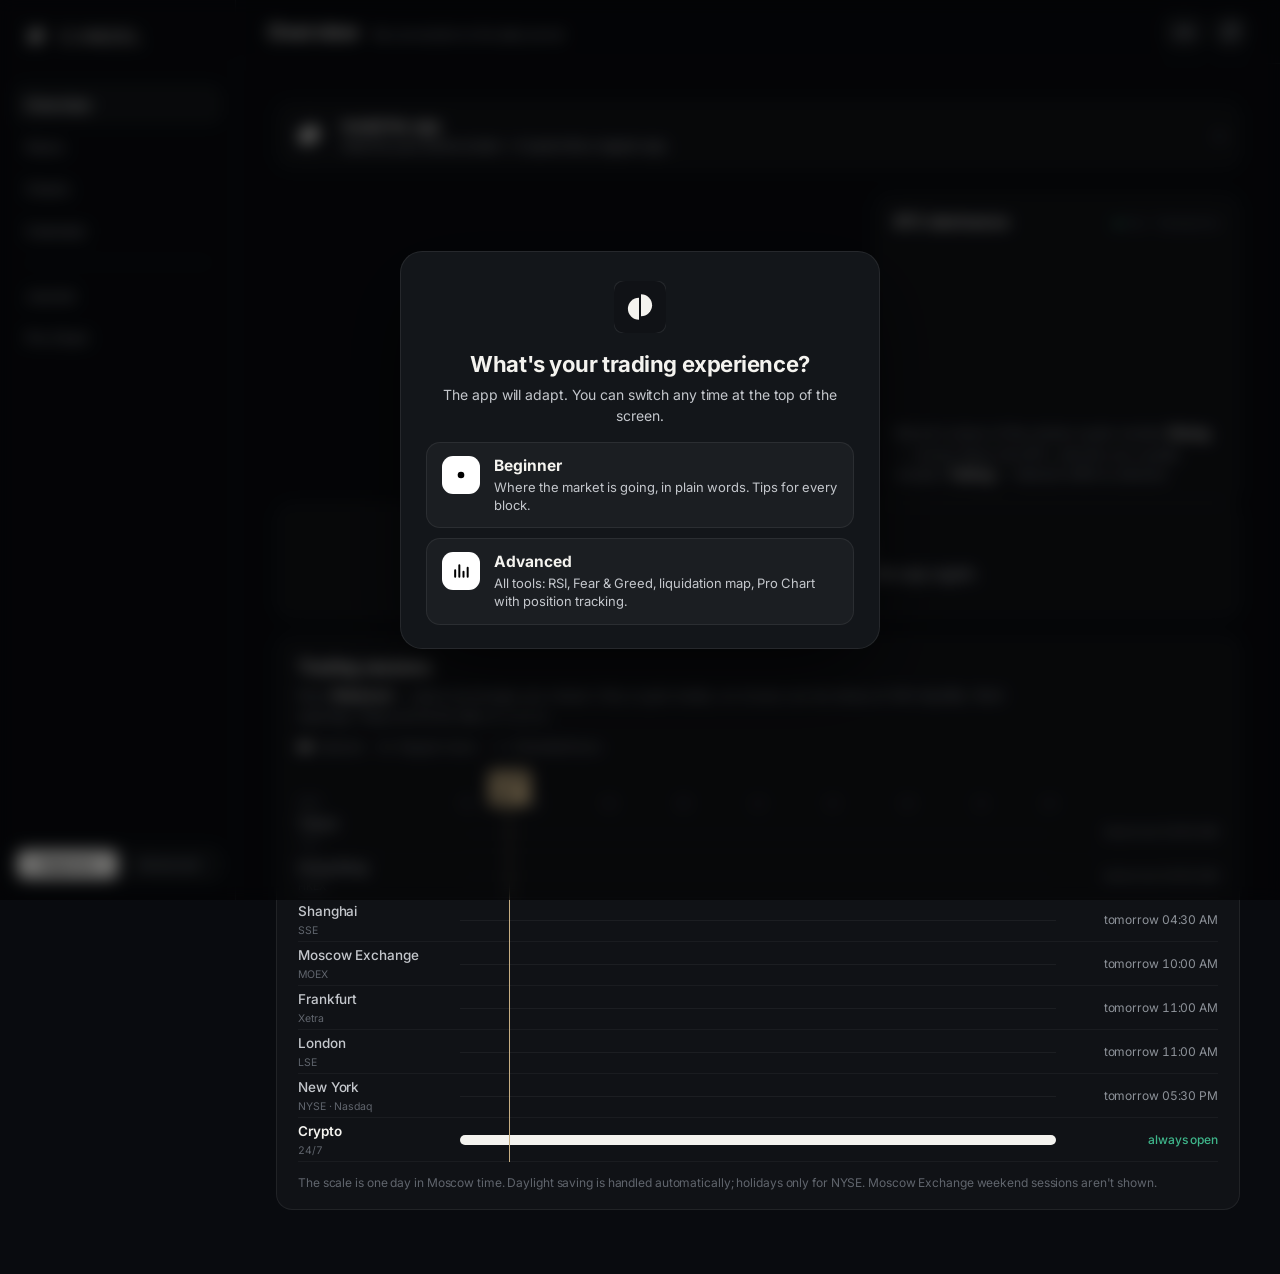
==== commit ab6d5316: "Analytics (Yandex Metrica + UTM attribution), launch announcement and What's new Co-Authored-By: Cla" ====
--- a/webapp/index.html
+++ b/webapp/index.html
@@ -14,12 +14,12 @@
   <meta property="og:site_name" content="CANDEL">
   <meta property="og:title" content="CANDEL — ясность в сложном рынке">
   <meta property="og:description" content="Ясность в сложном рынке: новости с влиянием на цену, итоги экономических событий, Pro Chart с объёмами 9 бирж и торговый журнал.">
-  <meta property="og:url" content="https://mcqcryptonews.pages.dev/">
-  <meta property="og:image" content="https://mcqcryptonews.pages.dev/icons/og.jpg">
+  <meta property="og:url" content="https://candel.pages.dev/">
+  <meta property="og:image" content="https://candel.pages.dev/icons/og.jpg">
   <meta property="og:image:width" content="1200">
   <meta property="og:image:height" content="630">
   <meta name="twitter:card" content="summary_large_image">
-  <meta name="twitter:image" content="https://mcqcryptonews.pages.dev/icons/og.jpg">
+  <meta name="twitter:image" content="https://candel.pages.dev/icons/og.jpg">
   <link rel="manifest" href="manifest.webmanifest">
   <link rel="apple-touch-icon" href="icons/apple-touch-icon.png">
   <meta name="apple-mobile-web-app-capable" content="yes">
@@ -151,16 +151,58 @@
   <div class="profile-sheet glass" id="profile" hidden></div>
 
   <!-- вход: Telegram или Google (только если настроен Supabase) -->
+  <!-- приветственный экран (до входа): как макет «Шапка сайта»; вход — в окне поверх -->
   <div class="login" id="login" hidden>
-    <div class="login-bg" aria-hidden="true"></div>
-    <div class="login-card glass">
+    <div class="wl">
+      <header class="wl-top">
+        <a class="wl-brand" href="#" data-wl="top" aria-label="CANDEL">
+          <svg viewBox="0 0 100 100" width="28" height="28" aria-hidden="true" fill="currentColor"><path d="M46.5 18A38 38 0 0 0 46.5 94Z"/><path d="M53.5 6A38 38 0 0 1 53.5 82Z"/></svg>
+          <svg viewBox="0 -1 627 102" width="99" height="16" aria-hidden="true" fill="currentColor"><path d="M90.07 17.22A51 51 0 1 0 90.07 82.78L70.22 82.78A38 38 0 1 1 70.22 17.22ZM116.07 100L158.72 0L165.42 0L208.07 100L194.48 100L162.07 24L129.66 100ZM232.07 0H244.57V100H232.07ZM299.57 0H312.07V100H299.57ZM232.07 0H248.94L312.07 100H295.19ZM342.07 0H380.07A50 50 0 0 1 380.07 100H342.07ZM354.57 11V89H380.07A37 39 0 0 0 380.07 11ZM460.07 0H472.57V100H460.07ZM460.07 0H530.07V11H460.07ZM460.07 44.5H522.07V55.5H460.07ZM460.07 89H530.07V100H460.07ZM560.07 0H572.57V100H560.07ZM560.07 89H626.07V100H560.07Z"/></svg>
+        </a>
+        <nav class="wl-nav" aria-label="Разделы">
+          <a href="#wl-f-news" data-wl="go">Обзор</a><a href="#wl-f-news" data-wl="go">Новости</a><a href="#wl-f-chart" data-wl="go">Графики</a><a href="#wl-f-cal" data-wl="go">Календарь</a><a href="#wl-f-jr" data-wl="go">Журнал</a><a href="#wl-f-chart" data-wl="go">Pro Chart</a>
+        </nav>
+        <div class="wl-act">
+          <button type="button" class="wl-link" data-wl="auth">Войти</button>
+          <button type="button" class="wl-cta" data-wl="auth">Открыть приложение</button>
+        </div>
+      </header>
+      <section class="wl-hero">
+        <div class="wl-copy">
+          <span class="wl-kicker">MARKET INTELLIGENCE</span>
+          <h1>Ясность<br>в сложном рынке</h1>
+          <p>Новости с влиянием на цену, итоги экономических событий, объём девяти бирж в одном графике и журнал, который показывает, где вы зарабатываете и где теряете.</p>
+          <div class="wl-btns">
+            <button type="button" class="wl-cta wl-big" data-wl="auth">Начать бесплатно</button>
+            <a class="wl-ghost" href="#wl-features" data-wl="go">Как это работает</a>
+          </div>
+        </div>
+        <div class="wl-brief" id="wl-brief" aria-live="polite">
+          <div class="wl-b-head"><b>Брифинг · сегодня</b><small id="wl-b-upd"></small></div>
+          <p class="wl-b-title" id="wl-b-title">Загружаем данные рынка…</p>
+          <div class="wl-b-stats" id="wl-b-stats"></div>
+          <div class="wl-b-ev" id="wl-b-ev"></div>
+        </div>
+      </section>
+      <section class="wl-features" id="wl-features" aria-label="Что внутри">
+        <article id="wl-f-news"><b>Брифинг и новости</b><p>Главное за день простыми словами: что произошло и как это влияет на цену.</p></article>
+        <article id="wl-f-cal"><b>Календарь с итогами</b><p>Факт против прогноза, решение по ставке и реакция рынка за час после события.</p></article>
+        <article id="wl-f-chart"><b>Pro Chart</b><p>Объём девяти бирж в одном графике, VWAP, профиль объёма, CVD и отслеживание позиции.</p></article>
+        <article id="wl-f-jr"><b>Торговый журнал</b><p>Подключи биржу ключом только для чтения — и увидишь, где зарабатываешь, а где теряешь.</p></article>
+      </section>
+      <footer class="wl-foot"><span>CANDEL</span><span>Материалы приложения — не финансовый совет.</span><a href="privacy.html">Политика конфиденциальности</a></footer>
+    </div>
+    <div class="wl-auth" id="wl-auth" hidden role="dialog" aria-modal="true" aria-labelledby="wl-auth-t">
+      <div class="wl-auth-bg" data-wl="close"></div>
+    <div class="login-card glass"><button class="wl-x" type="button" data-wl="close" aria-label="Закрыть">×</button>
       <img class="login-logo" src="icons/icon-192.png" alt="">
-      <h2>Вход в CANDEL</h2>
+      <h2 id="wl-auth-t">Вход в CANDEL</h2>
       <p>Новости, графики и торговый журнал — в твоём аккаунте.</p>
       <button class="login-btn tg" data-login="telegram"><svg viewBox="0 0 24 24" aria-hidden="true"><path d="M21.5 4.3 2.9 11.5c-1.3.5-1.3 1.2-.2 1.6l4.8 1.5 1.8 5.6c.2.6.4.8.9.8.4 0 .6-.2.9-.5l2.3-2.2 4.7 3.5c.9.5 1.5.2 1.7-.8l3.1-14.6c.3-1.3-.5-1.9-1.4-1.5zM9.4 14.1l8.6-5.4c.4-.3.8-.1.5.2l-7 6.4-.3 3.1z" fill="currentColor"/></svg><span>Войти через Telegram</span></button>
       <button class="login-btn" data-login="google"><svg viewBox="0 0 24 24" aria-hidden="true"><path d="M21.6 12.2c0-.7-.1-1.4-.2-2H12v3.8h5.4a4.6 4.6 0 0 1-2 3v2.5h3.2c1.9-1.7 3-4.3 3-7.3z" fill="#fff"/><path d="M12 22c2.7 0 5-.9 6.6-2.5l-3.2-2.5c-.9.6-2 1-3.4 1-2.6 0-4.8-1.8-5.6-4.1H3.1v2.6A10 10 0 0 0 12 22z" fill="#cfcfcf"/><path d="M6.4 13.9a6 6 0 0 1 0-3.8V7.5H3.1a10 10 0 0 0 0 9z" fill="#9a9a9a"/><path d="M12 6c1.5 0 2.8.5 3.8 1.5l2.9-2.9A10 10 0 0 0 3.1 7.5l3.3 2.6C7.2 7.8 9.4 6 12 6z" fill="#e6e6e6"/></svg><span>Войти через Google</span></button>
       <div class="login-err" role="alert"></div>
       <small>Входя, ты соглашаешься, что материалы приложения — не финансовый совет.</small>
+    </div>
     </div>
   </div>
   <div class="toast glass" id="toast" role="status" aria-live="polite"></div>
@@ -182,6 +224,7 @@
     </div>
   </div>
 
+  <script src="analytics.js"></script>
   <script src="i18n.js"></script>
   <script src="sessions.js"></script>
   <script src="prochart.js"></script>
--- a/webapp/ui.css
+++ b/webapp/ui.css
@@ -872,3 +872,86 @@
   .top { z-index: 35 !important; }
   .tabbar, .tabbar.glass { z-index: 30 !important; }
 }
+
+/* ================================================================ приветственный экран (до входа) — макет «Шапка сайта» */
+.login { display: block !important; place-items: initial; padding: 0 !important; background: var(--base) !important; overflow-y: auto; -webkit-overflow-scrolling: touch; z-index: 95; }
+.login[hidden] { display: none !important; }
+html.wl-on, html.wl-on body { overflow: hidden; }
+.wl { min-height: 100%; display: flex; flex-direction: column; color: var(--text); font-family: var(--font); }
+.wl-top { position: sticky; top: 0; z-index: 2; height: 72px; padding: 0 56px; display: flex; align-items: center; gap: 48px; background: rgba(9, 11, 15, .96); box-shadow: inset 0 -1px 0 rgba(255,255,255,.07); }
+.wl-brand { display: flex; align-items: center; gap: 12px; color: var(--text); text-decoration: none; flex: none; }
+.wl-nav { display: flex; gap: 30px; font-size: 14px; font-weight: 500; }
+.wl-nav a { color: #A8ADB5; text-decoration: none; }
+.wl-nav a:hover, .wl-nav a:first-child { color: var(--text); }
+.wl-act { margin-left: auto; display: flex; align-items: center; gap: 12px; }
+.wl-link { border: 0; background: none; color: #A8ADB5; font: 500 14px var(--font); padding: 10px 14px; cursor: pointer; }
+.wl-link:hover { color: var(--text); }
+.wl-cta { border: 0; cursor: pointer; font: 600 14px var(--font); padding: 10px 18px; border-radius: 10px; background: var(--text); color: #090B0F; }
+.wl-cta.wl-big { font-size: 15px; padding: 14px 22px; border-radius: 12px; }
+.wl-cta:hover { background: #fff; }
+.wl-ghost { font: 500 15px var(--font); padding: 14px 22px; border-radius: 12px; color: var(--text); text-decoration: none; box-shadow: inset 0 0 0 1px rgba(255,255,255,.16); }
+.wl-ghost:hover { box-shadow: inset 0 0 0 1px rgba(255,255,255,.3); }
+.wl-hero { flex: 1; display: grid; grid-template-columns: minmax(0, 1.05fr) minmax(0, 1fr); gap: 56px; align-items: center; padding: 96px 56px 72px; max-width: 1440px; width: 100%; box-sizing: border-box; margin: 0 auto; }
+.wl-copy { display: flex; flex-direction: column; gap: 28px; }
+.wl-kicker { font-size: 12px; font-weight: 600; letter-spacing: .18em; color: var(--gold); }
+.wl-copy h1 { margin: 0; font-size: clamp(42px, 5vw, 66px); line-height: 1.04; font-weight: 500; letter-spacing: -0.035em; }
+.wl-copy p { margin: 0; max-width: 520px; font-size: 18px; line-height: 1.6; color: #A8ADB5; }
+.wl-btns { display: flex; flex-wrap: wrap; gap: 12px; margin-top: 8px; }
+.wl-brief { border-radius: 20px; background: var(--surface); box-shadow: inset 0 0 0 1px rgba(255,255,255,.07); padding: 28px; display: flex; flex-direction: column; gap: 20px; font-variant-numeric: tabular-nums; }
+.wl-b-head { display: flex; justify-content: space-between; align-items: baseline; gap: 12px; }
+.wl-b-head b { font-size: 15px; font-weight: 600; }
+.wl-b-head small { font-size: 12px; color: var(--text-m); }
+.wl-b-title { margin: 0; font-size: 22px; line-height: 1.35; font-weight: 500; letter-spacing: -0.01em; }
+.wl-b-stats { display: grid; grid-template-columns: repeat(3, minmax(0, 1fr)); gap: 10px; }
+.wl-b-stats:empty { display: none; }
+.wl-b-stats > div { border-radius: 12px; background: #14171C; padding: 14px; display: flex; flex-direction: column; gap: 4px; min-width: 0; }
+.wl-b-stats small { font-size: 11.5px; color: var(--text-m); white-space: nowrap; overflow: hidden; text-overflow: ellipsis; }
+.wl-b-stats b { font-size: 20px; font-weight: 600; }
+.wl-b-stats em { font-style: normal; font-size: 12px; font-weight: 600; }
+.wl-b-stats em.up { color: var(--up); } .wl-b-stats em.down { color: var(--down); }
+.wl-b-ev:empty { display: none; }
+.wl-b-row { display: flex; justify-content: space-between; gap: 16px; padding: 12px 0; font-size: 14px; }
+.wl-b-row + .wl-b-row { box-shadow: inset 0 1px 0 rgba(255,255,255,.06); }
+.wl-b-row span:last-child { color: #A8ADB5; white-space: nowrap; }
+.wl-features { display: grid; grid-template-columns: repeat(4, minmax(0, 1fr)); gap: 16px; padding: 0 56px 72px; max-width: 1440px; width: 100%; box-sizing: border-box; margin: 0 auto; }
+.wl-features article { border-radius: 16px; background: var(--surface); box-shadow: inset 0 0 0 1px rgba(255,255,255,.06); padding: 22px; display: flex; flex-direction: column; gap: 8px; }
+.wl-features b { font-size: 16px; font-weight: 600; }
+.wl-features p { margin: 0; font-size: 14px; line-height: 1.55; color: #A8ADB5; }
+.wl-foot { display: flex; flex-wrap: wrap; gap: 8px 24px; padding: 24px 56px 32px; font-size: 12.5px; color: var(--text-m); box-shadow: inset 0 1px 0 rgba(255,255,255,.06); }
+.wl-foot span:first-child { color: var(--text); font-weight: 600; letter-spacing: .08em; }
+.wl-foot a { color: var(--text-m); margin-left: auto; }
+/* окно входа */
+.wl-auth { position: fixed; inset: 0; z-index: 3; display: grid; place-items: center; padding: 20px; opacity: 0; transition: opacity .2s ease; }
+.wl-auth.show { opacity: 1; }
+.wl-auth[hidden] { display: none; }
+.wl-auth-bg { position: absolute; inset: 0; background: rgba(5, 6, 8, .72); }
+.wl-auth .login-card { position: relative; width: min(400px, 100%); box-sizing: border-box; padding: 30px 24px 22px; border-radius: 20px; background: #13161A !important; box-shadow: inset 0 0 0 1px rgba(255,255,255,.08), 0 30px 80px -20px rgba(0,0,0,.8) !important; }
+.wl-x { position: absolute; top: 12px; right: 12px; width: 32px; height: 32px; border: 0; border-radius: 9px; background: rgba(255,255,255,.06); color: var(--text-2); font-size: 18px; line-height: 1; cursor: pointer; }
+.wl-auth .login-logo { width: 56px; height: 56px; border-radius: 14px; }
+.wl-auth .login-btn { border-radius: 12px; height: 50px; }
+@media (max-width: 1100px) { .wl-nav { display: none; } .wl-features { grid-template-columns: repeat(2, minmax(0, 1fr)); } }
+@media (max-width: 860px) {
+  .wl-top { padding: 0 16px; height: 60px; gap: 12px; padding-top: env(safe-area-inset-top, 0px); }
+  .wl-act { gap: 4px; } .wl-link { padding: 8px 10px; } .wl-top .wl-cta { padding: 9px 12px; font-size: 13px; }
+  .wl-hero { grid-template-columns: minmax(0, 1fr); gap: 32px; padding: 40px 16px 40px; }
+  .wl-copy { gap: 20px; } .wl-copy p { font-size: 16px; }
+  .wl-brief { padding: 20px; } .wl-b-title { font-size: 19px; }
+  .wl-features { grid-template-columns: minmax(0, 1fr); padding: 0 16px 40px; gap: 12px; }
+  .wl-foot { padding: 20px 16px calc(24px + env(safe-area-inset-bottom, 0px)); }
+  .wl-foot a { margin-left: 0; }
+}
+@media (max-width: 420px) { .wl-top .wl-cta { display: none; } .wl-b-stats { grid-template-columns: repeat(2, minmax(0, 1fr)); } }
+
+/* «Что нового» */
+.wn { position: fixed; inset: 0; z-index: 160; display: grid; place-items: center; padding: 20px; opacity: 0; transition: opacity .2s ease; }
+.wn.show { opacity: 1; }
+.wn-bg { position: absolute; inset: 0; background: rgba(5, 6, 8, .72); }
+.wn-card { position: relative; width: min(460px, 100%); box-sizing: border-box; padding: 28px 26px 22px; border-radius: 20px; background: #13161A; color: var(--text);
+  box-shadow: inset 0 0 0 1px rgba(255,255,255,.08), 0 30px 80px -20px rgba(0,0,0,.8); font-family: var(--font); max-height: calc(100vh - 40px); overflow-y: auto; }
+.wn-card h2 { margin: 14px 0 6px; font-size: 22px; font-weight: 600; letter-spacing: -0.02em; }
+.wn-card p { margin: 0 0 10px; font-size: 14px; line-height: 1.55; color: var(--text-2); }
+.wn-card ul { margin: 4px 0 14px; padding: 0; list-style: none; display: flex; flex-direction: column; gap: 9px; }
+.wn-card li { position: relative; padding-left: 18px; font-size: 14px; line-height: 1.5; }
+.wn-card li::before { content: ""; position: absolute; left: 2px; top: .62em; width: 6px; height: 6px; border-radius: 50%; background: var(--gold); }
+.wn-card .wn-note { font-size: 12.5px; color: var(--text-m); }
+.wn-ok { width: 100%; height: 46px; margin-top: 6px; border: 0; border-radius: 12px; background: var(--text); color: #090B0F; font: 600 15px var(--font); cursor: pointer; }
